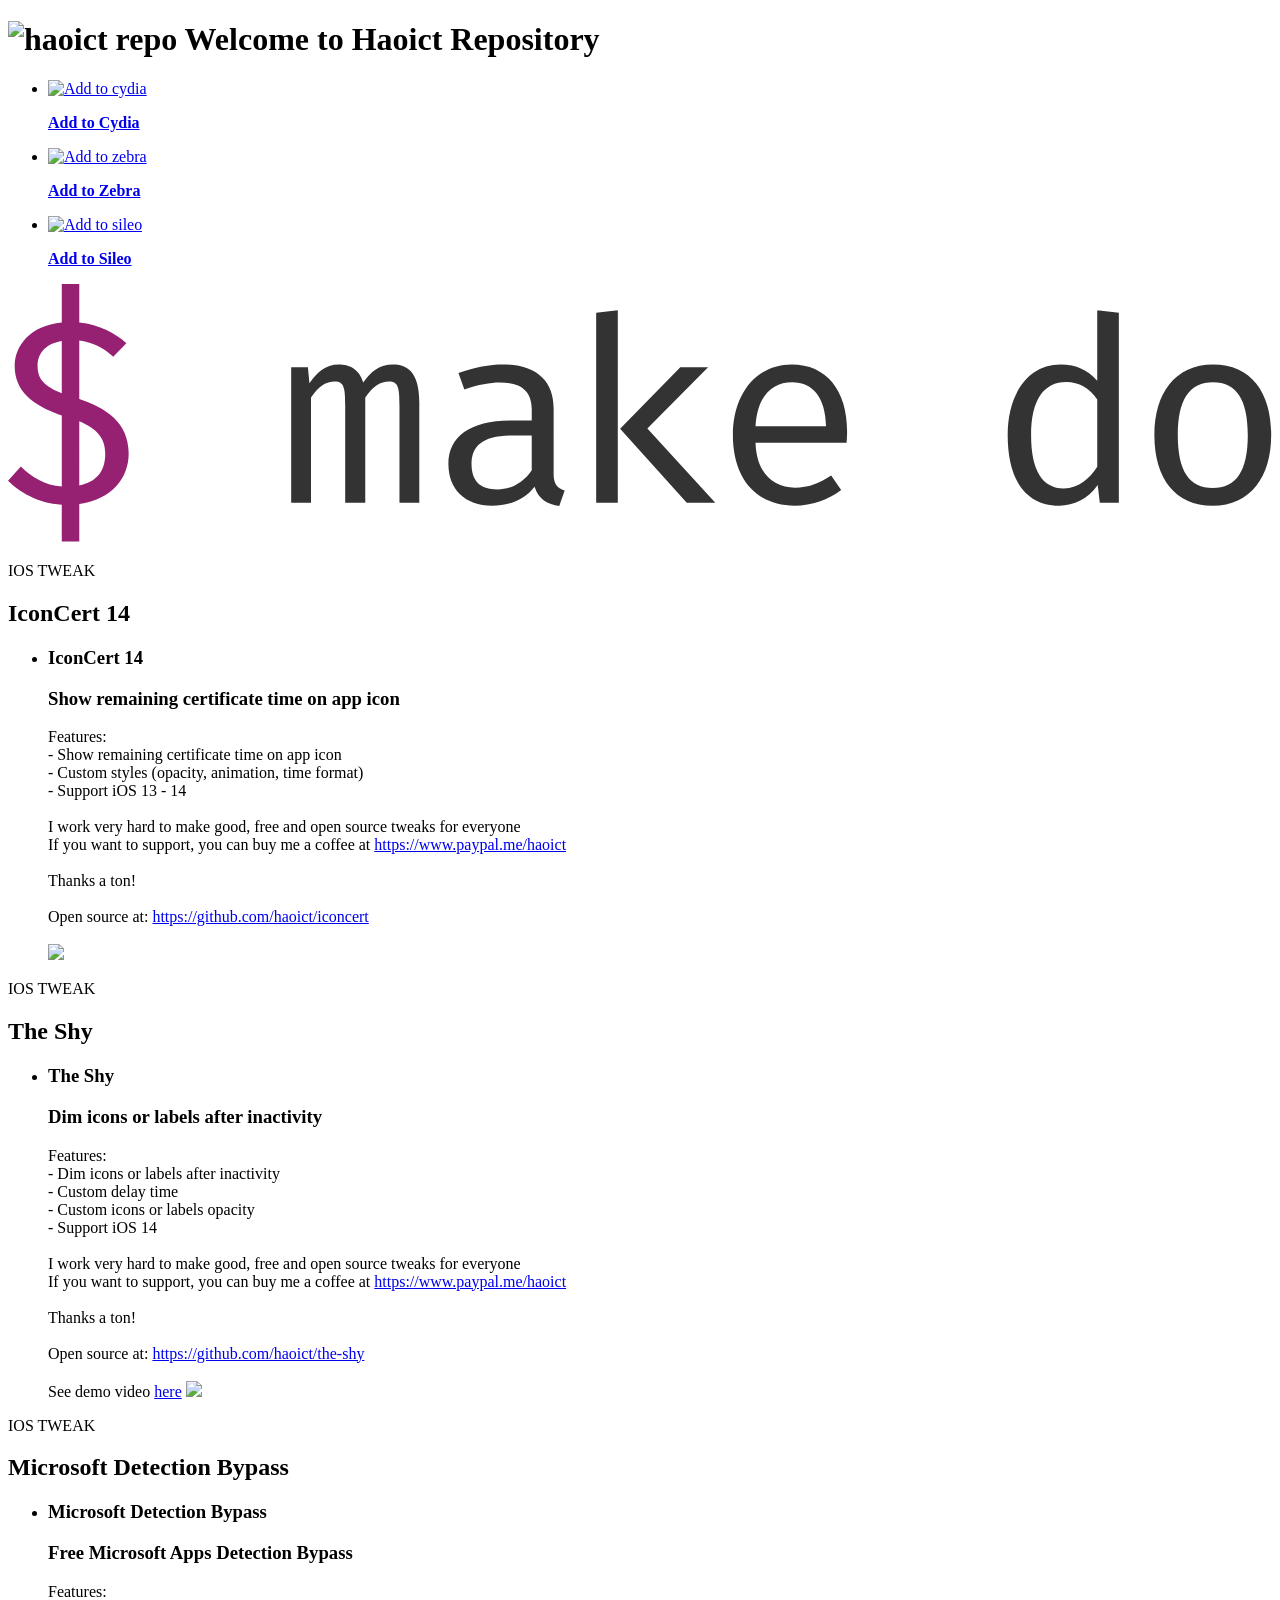
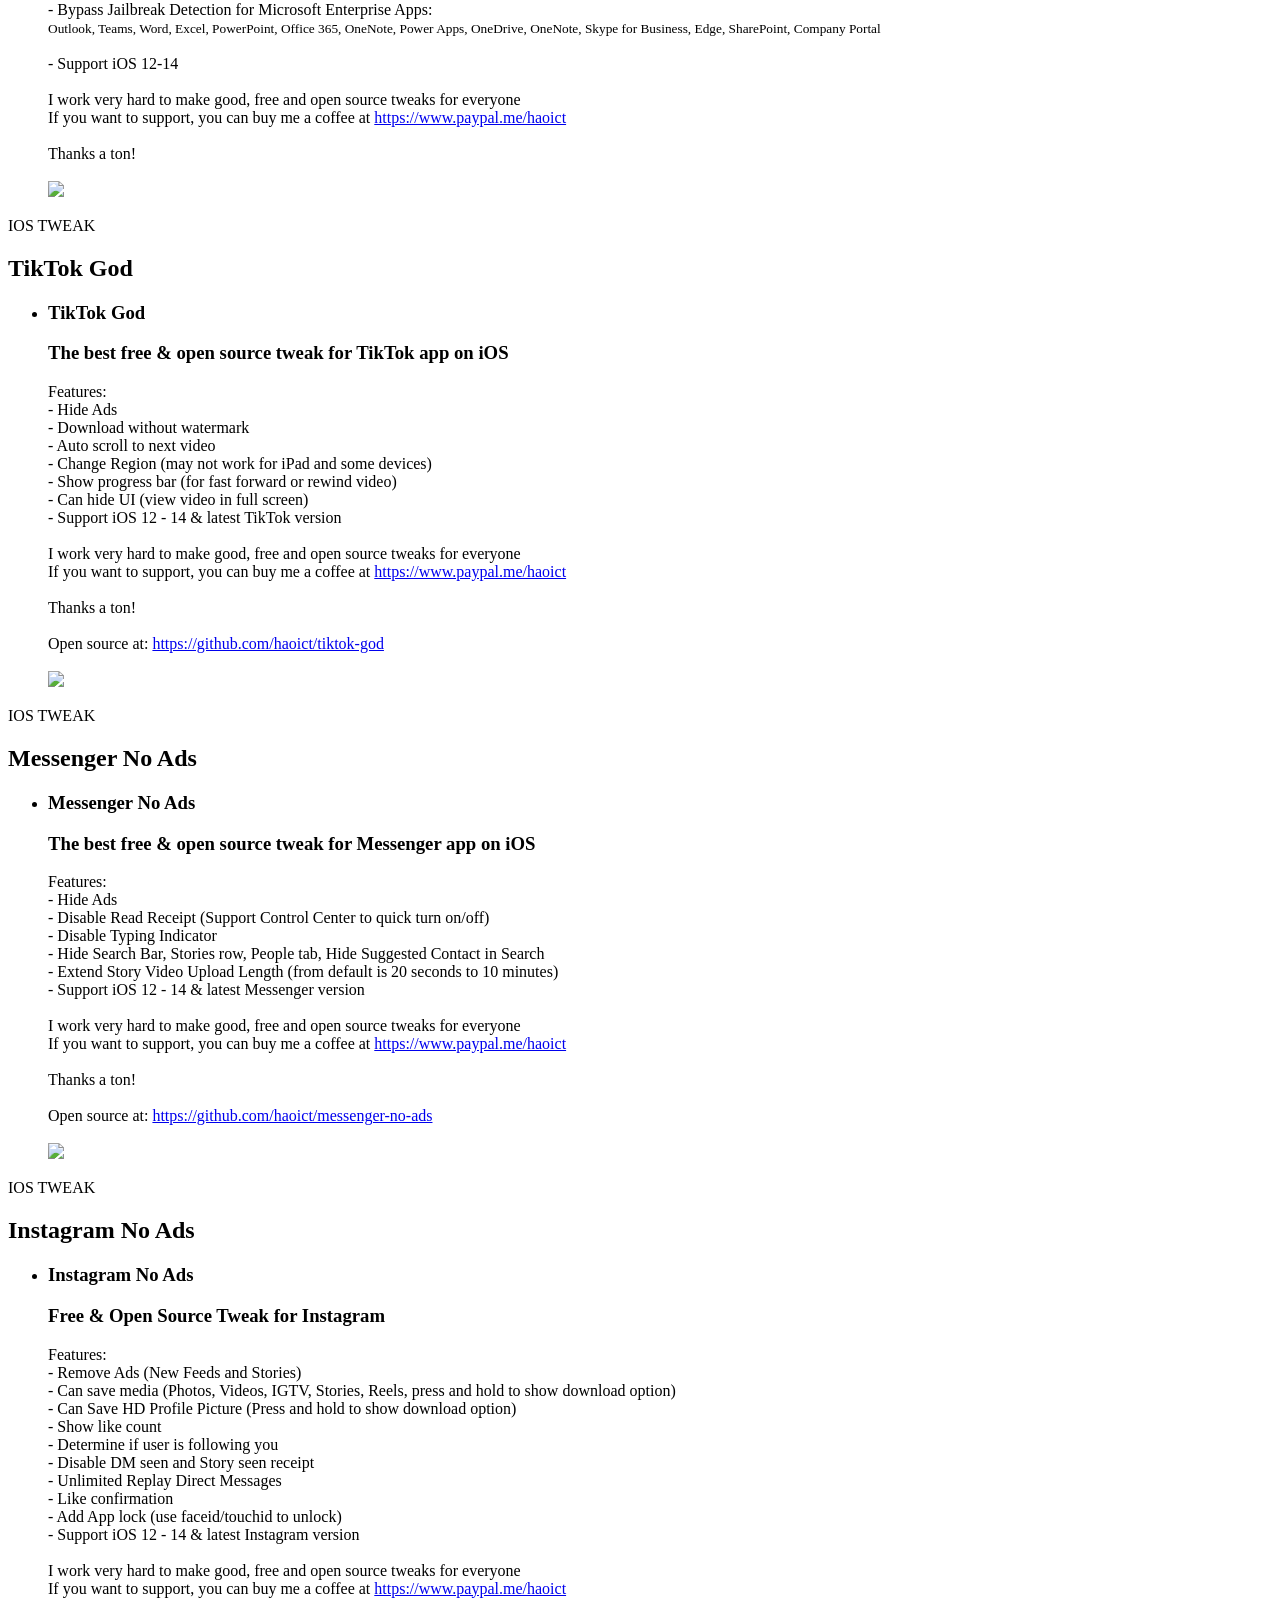
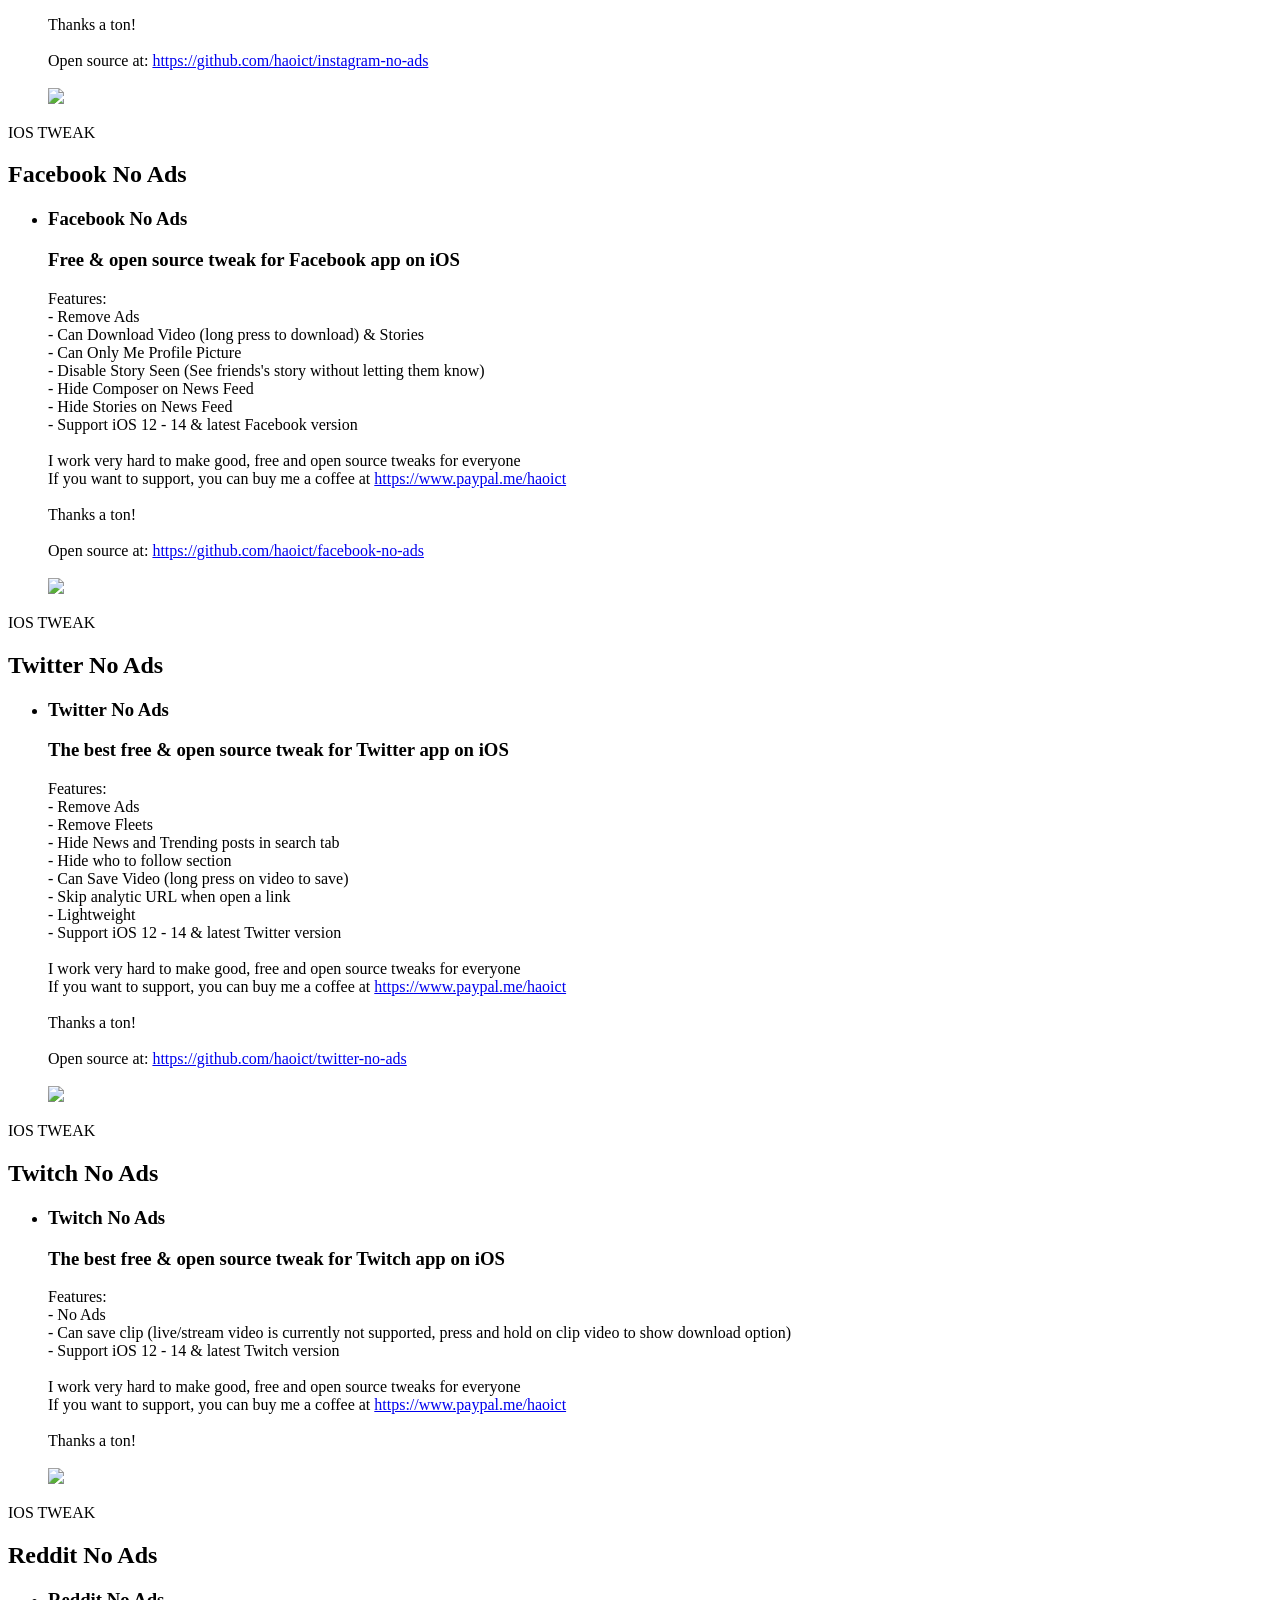
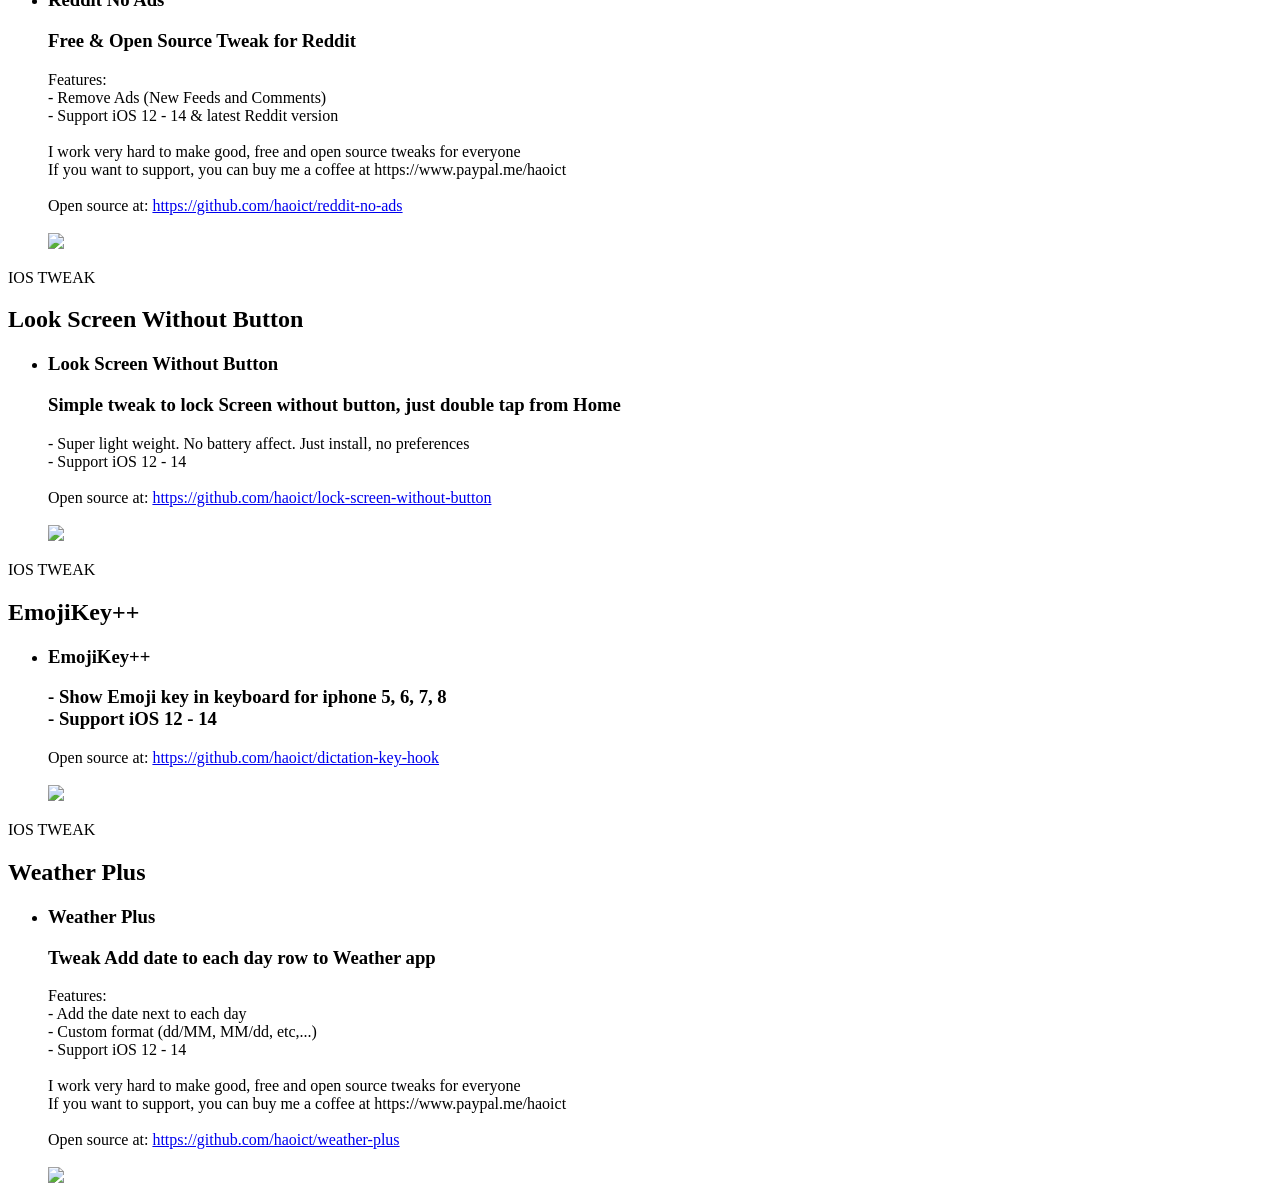
==== cydia/index.html @ 71e9bb4a "Update index.html" ====
<!DOCTYPE html>
<html>
  <head>
    <link rel="stylesheet" href="./main.css" />
  </head>
  <head>
    <meta charset="utf-8" />
    <meta property="og:title" content="Haoict Repo" />
    <meta property="og:image" content="https://banaisakula.github.io/cydia/CydiaIcon.png" />
    <title>Haoict Repository</title>
    <meta name="viewport" content="width=device-width, initial-scale=1" />
    <link rel="shortcut icon" href="./CydiaIcon.png" />
    <link rel="apple-touch-icon" href="./CydiaIcon.png" />

    <link rel="stylesheet" href="./main.css" />
    <noscript>
      <style>
        html {
          background: transparent;
        }
        body {
          margin-top: 0;
          margin-bottom: 0;
        }
        body > header {
          display: none;
        }
        body > header + p {
          margin-top: -20px;
        }
        #about #add-to-cydia {
          display: none;
        }
      </style>
    </noscript>
  </head>
  <body>
    <header role="banner">
      <h1>
        <div class="header-banner">
          <img src="CydiaIcon.png" width="32" height="32" alt="haoict repo" />  
          <span>Welcome to Haoict Repository</span>
        </div>
      </h1>
    </header>

    <main id="content" role="main">
      <div class="head-section">
        <ul id="about">
          <li>
            <a
              class="add-to"
              id="add-to-cydia"
              href="cydia://url/https://cydia.saurik.com/api/share#?source=https://banaisakula.github.io/cydia/"
              role="button"
            >
              <div>
                <img src="images/cydia7.png" alt="Add to cydia" />
                <p><strong>Add to Cydia</strong></p>
                <div class="clear"></div></div
            ></a>
          </li>
          <li>
            <a
              class="add-to"
              id="add-to-zebra"
              href="zbra://sources/add/https://banaisakula.github.io/cydia/"
              role="button"
            >
              <div>
                <img src="images/Zebra.png" alt="Add to zebra" />
                <p><strong>Add to Zebra</strong></p>
                <div class="clear"></div></div
            ></a>
          </li>
          <li>
            <a
              class="add-to"
              id="add-to-sileo"
              href="sileo://source/https://banaisakula.github.io/cydia/"
              role="button"
            >
              <div>
                <img src="images/sileo.png" alt="Add to sileo" />
                <p><strong>Add to Sileo</strong></p>
                <div class="clear"></div></div
            ></a>
          </li>
        </ul>

        <div class="prompt" role="presentation">
          <svg xmlns="http://www.w3.org/2000/svg" viewBox="0 0 1415 289">
            <title>$ make do</title>
            <path
              d="M79.78 0v43.2c22.75 2.3 40.9 12.38 52.7 23.04l-14.7 15.26c-10.93-10.08-23.6-16.4-38-18.14v65.38c28.8 9.5 55.3 25.63 55.3 61.05 0 27.33-18.73 51.52-55.3 56.42v42.05h-19.6v-41.2C33.13 245.67 12.7 232.7 0 220.32l14.4-16.13c12.1 12.1 26.78 21 45.8 22.44v-79.5c-33.7-11.22-52.7-28.22-52.7-55 0-23.04 17.27-45.5 52.7-48.96V0h19.58zm-19.6 63.94c-15.54 2.6-27.06 11.52-27.06 27.93 0 13.54 6.05 22.18 27.07 30.53V63.94zm19.6 89.85v71.7c19-3.76 29.08-15.57 29.08-35.44 0-16.13-7.48-27.07-29.08-36.3z"
              fill="#962071"
              fill-rule="evenodd"
            />
            <path
              d="M431.05 90.06c-15.27 0-25.06 8.06-33.4 20.16-4.62-15.56-15.85-20.16-27.37-20.16-15.26 0-24.77 9.2-32.83 21.02l-1.73-17.86H317V245h22.18V127.2c8.35-12.95 17-18.14 26.5-18.14 10.94 0 11.8 7.78 11.8 27.08V245h22.46V127.2c8.36-12.95 17.28-18.14 26.5-18.14 10.94 0 11.8 7.78 11.8 27.08V245h22.18V132.1c0-34.84-14.68-42.04-29.37-42.04zm179.73 121.82c0 12.1 3.74 16.7 12.38 19.3l-6.05 17.28c-12.93-1.73-23.6-7.78-27.62-21.6-10.94 14.1-27.93 21.3-47.52 21.3-30.52 0-48.96-18.42-48.96-46.65 0-31.1 25.05-48.64 70.84-48.64h22.47v-12.38c0-22.18-13.52-30.24-36-30.24-10.06 0-23.9 2.3-39.44 7.77l-6.62-18.43c18.72-6.62 34.84-9.5 49.82-9.5 37.73 0 56.74 19 56.74 48.96v72.86zm-62.8 18.14c15 0 29.4-8.06 38.32-21.6v-38.88h-21.9c-33.4 0-45.5 12.1-45.5 31.68 0 19 9.22 28.8 29.1 28.8zM682.64 29.3l-24.2 2.87V245h24.2V29.3zm101.1 63.92h-31.1l-67.4 68.84 74.6 82.94h31.95l-76.05-83.23 67.97-68.55zm53.08 84.4c1.16 35.12 20.74 50.4 44.07 50.4 15.54 0 27.06-4.62 40.6-13.55l11.22 16.13c-14.1 10.94-33.1 17.57-51.83 17.57-44.36 0-69.4-31.68-69.4-78.9 0-45.8 25.62-79.2 65.94-79.2 38.3 0 61.92 28.5 61.92 74.58 0 5.18-.3 9.8-.58 12.96h-102zm40.9-67.7c-22.46 0-38.88 15.85-40.9 49.26h78.92c-.57-32.55-14.97-49.25-38-49.25zm341.62-80.63l24.2 2.85V245h-21.32l-2.3-19.87c-11.23 15.84-26.5 23.04-42.9 23.04-39.76 0-57.9-31.68-57.9-78.9 0-45.52 22.17-79.2 59.33-79.2 17.56 0 30.52 6.32 40.9 18.13V29.3zm-34.56 80.32c-25.05 0-39.45 19.58-39.45 59.62 0 39.45 12.68 59.6 36.58 59.6 17.3 0 29.1-11.5 37.46-24.18V129.2c-8.35-12.37-20.45-19.57-34.56-19.57zM1349 90.06c42.63 0 65.1 31.1 65.1 78.9 0 46.66-23.05 79.2-65.4 79.2-42.6 0-65.36-31.1-65.36-78.9 0-46.66 23.04-79.2 65.66-79.2zm0 19.87c-26.2 0-39.45 19-39.45 59.33 0 40.32 12.96 59.04 39.16 59.04 26.24 0 39.2-18.72 39.2-59.33 0-40.03-12.96-59.04-38.9-59.04z"
              fill="#333"
              fill-rule="evenodd"
            />
          </svg>
        </div>
      </div>

      <article class="article intro">
        <header>
          <p class="date">
            IOS TWEAK
          </p>
          <h2>
            IconCert 14
          </h2>
        </header>
        <section class="content">
          <ul>
            <li>
              <h1>IconCert 14</h1>
              <h3>
                Show remaining certificate time on app icon
              </h3>
              <p>
                Features:<br />
                - Show remaining certificate time on app icon<br />
                - Custom styles (opacity, animation, time format)<br />
                - Support iOS 13 - 14<br />
                <br />
                I work very hard to make good, free and open source tweaks for everyone
                <br />
                If you want to support, you can buy me a coffee at
                <a href="https://www.paypal.me/haoict">https://www.paypal.me/haoict</a>
                <br />
                <br />
                Thanks a ton!
                <br />
                <br />
                Open source at:
                <a href="https://github.com/haoict/iconcert">https://github.com/haoict/iconcert</a>
                <br /><br />
                <img src="images/iconcert14.jpg" />
              </p>
            </li>
          </ul>
        </section>
      </article>

      <article class="article intro">
        <header>
          <p class="date">
            IOS TWEAK
          </p>
          <h2>
            The Shy
          </h2>
        </header>
        <section class="content">
          <ul>
            <li>
              <h1>The Shy</h1>
              <h3>
                Dim icons or labels after inactivity
              </h3>
              <p>
                Features:<br />
                - Dim icons or labels after inactivity<br />
                - Custom delay time<br />
                - Custom icons or labels opacity<br />
                - Support iOS 14<br />
                <br />
                I work very hard to make good, free and open source tweaks for everyone
                <br />
                If you want to support, you can buy me a coffee at
                <a href="https://www.paypal.me/haoict">https://www.paypal.me/haoict</a>
                <br />
                <br />
                Thanks a ton!
                <br />
                <br />
                Open source at:
                <a href="https://github.com/haoict/the-shy">https://github.com/haoict/the-shy</a>
                <br /><br />See demo video <a href="https://www.reddit.com/r/jailbreak/comments/m2tpom/free_release_thy_shy_dim_home_screen_icons_or/">here</a>
                <img src="images/the-shy-banner.jpg" />
              </p>
            </li>
          </ul>
        </section>
      </article>

      <article class="article intro">
        <header>
          <p class="date">
            IOS TWEAK
          </p>
          <h2>
            Microsoft Detection Bypass
          </h2>
        </header>
        <section class="content">
          <ul>
            <li>
              <h1>Microsoft Detection Bypass</h1>
              <h3>
                Free Microsoft Apps Detection Bypass
              </h3>
              <p>
                Features:<br />
                - Bypass Jailbreak Detection for Microsoft Enterprise Apps:<br />

                <small>Outlook, Teams, Word, Excel, PowerPoint, Office 365, OneNote, Power Apps, OneDrive, OneNote, Skype for Business, Edge, SharePoint, Company Portal</small><br /><br />
                - Support iOS 12-14<br />
                <br />
                I work very hard to make good, free and open source tweaks for everyone
                <br />
                If you want to support, you can buy me a coffee at
                <a href="https://www.paypal.me/haoict">https://www.paypal.me/haoict</a>
                <br />
                <br />
                Thanks a ton!
                <br />
                <br />
                <img src="images/microsoft-detection-bypass.jpg" />
              </p>
            </li>
          </ul>
        </section>
      </article>

      <article class="article intro">
        <header>
          <p class="date">
            IOS TWEAK
          </p>
          <h2>
            TikTok God
          </h2>
        </header>
        <section class="content">
          <ul>
            <li>
              <h1>TikTok God</h1>
              <h3>
                The best free & open source tweak for TikTok app on iOS
              </h3>
              <p>
                Features:<br />
                - Hide Ads<br />
                - Download without watermark<br />
                - Auto scroll to next video<br />
                - Change Region (may not work for iPad and some devices)<br />
                - Show progress bar (for fast forward or rewind video)<br />
                - Can hide UI (view video in full screen)<br />
                - Support iOS 12 - 14 & latest TikTok version<br />
                <br />
                I work very hard to make good, free and open source tweaks for everyone
                <br />
                If you want to support, you can buy me a coffee at
                <a href="https://www.paypal.me/haoict">https://www.paypal.me/haoict</a>
                <br />
                <br />
                Thanks a ton!
                <br />
                <br />
                Open source at:
                <a href="https://github.com/haoict/tiktok-god">https://github.com/haoict/tiktok-god</a>
                <br /><br />
                <img src="images/tiktokgodbanner.jpg" />
              </p>
            </li>
          </ul>
        </section>
      </article>

      <article class="article intro">
        <header>
          <p class="date">
            IOS TWEAK
          </p>
          <h2>
            Messenger No Ads
          </h2>
        </header>
        <section class="content">
          <ul>
            <li>
              <h1>Messenger No Ads</h1>
              <h3>
                The best free & open source tweak for Messenger app on iOS
              </h3>
              <p>
                Features:<br />
                - Hide Ads<br />
                - Disable Read Receipt (Support Control Center to quick turn on/off)<br />
                - Disable Typing Indicator<br />
                - Hide Search Bar, Stories row, People tab, Hide Suggested Contact in Search<br />
                - Extend Story Video Upload Length (from default is 20 seconds to 10 minutes)<br />
                - Support iOS 12 - 14 & latest Messenger version<br />
                <br />
                I work very hard to make good, free and open source tweaks for everyone
                <br />
                If you want to support, you can buy me a coffee at
                <a href="https://www.paypal.me/haoict">https://www.paypal.me/haoict</a>
                <br />
                <br />
                Thanks a ton!
                <br />
                <br />
                Open source at:
                <a href="https://github.com/haoict/messenger-no-ads">https://github.com/haoict/messenger-no-ads</a>
                <br /><br />
                <img src="images/mnabanner.jpg" />
              </p>
            </li>
          </ul>
        </section>
      </article>

      <article class="article intro">
        <header>
          <p class="date">
            IOS TWEAK
          </p>
          <h2>
            Instagram No Ads
          </h2>
        </header>
        <section class="content">
          <ul>
            <li>
              <h1>Instagram No Ads</h1>
              <h3>
                Free & Open Source Tweak for Instagram
              </h3>
              <p>
                Features:<br />
                - Remove Ads (New Feeds and Stories)<br />
                - Can save media (Photos, Videos, IGTV, Stories, Reels, press and hold to show download option)<br />
                - Can Save HD Profile Picture (Press and hold to show download option)<br />
                - Show like count<br />
                - Determine if user is following you<br />
                - Disable DM seen and Story seen receipt<br />
                - Unlimited Replay Direct Messages<br />
                - Like confirmation<br />
                - Add App lock (use faceid/touchid to unlock)<br />
                - Support iOS 12 - 14 & latest Instagram version<br />
                <br />
                I work very hard to make good, free and open source tweaks for everyone
                <br />
                If you want to support, you can buy me a coffee at
                <a href="https://www.paypal.me/haoict">https://www.paypal.me/haoict</a>
                <br />
                <br />
                Thanks a ton!
                <br />
                <br />
                Open source at:
                <a href="https://github.com/haoict/instagram-no-ads">https://github.com/haoict/instagram-no-ads</a>
                <br /><br />
                <img src="images/instanoads.jpg" />
              </p>
            </li>
          </ul>
        </section>
      </article>

      <article class="article intro">
        <header>
          <p class="date">
            IOS TWEAK
          </p>
          <h2>
            Facebook No Ads
          </h2>
        </header>
        <section class="content">
          <ul>
            <li>
              <h1>Facebook No Ads</h1>
              <h3>
                Free & open source tweak for Facebook app on iOS
              </h3>
              <p>
                Features:<br />
                - Remove Ads<br />
                - Can Download Video (long press to download) & Stories<br />
                - Can Only Me Profile Picture<br />
                - Disable Story Seen (See friends's story without letting them know)<br />
                - Hide Composer on News Feed<br />
                - Hide Stories on News Feed<br />
                - Support iOS 12 - 14 & latest Facebook version<br />
                <br />
                I work very hard to make good, free and open source tweaks for everyone
                <br />
                If you want to support, you can buy me a coffee at
                <a href="https://www.paypal.me/haoict">https://www.paypal.me/haoict</a>
                <br />
                <br />
                Thanks a ton!
                <br />
                <br />
                Open source at:
                <a href="https://github.com/haoict/facebook-no-ads">https://github.com/haoict/facebook-no-ads</a>
                <br /><br />
                <img src="images/fnabanner.jpg" />
              </p>
            </li>
          </ul>
        </section>
      </article>

      <article class="article intro">
        <header>
          <p class="date">
            IOS TWEAK
          </p>
          <h2>
            Twitter No Ads
          </h2>
        </header>
        <section class="content">
          <ul>
            <li>
              <h1>Twitter No Ads</h1>
              <h3>
                The best free & open source tweak for Twitter app on iOS
              </h3>
              <p>
                Features:<br />
                - Remove Ads<br />
                - Remove Fleets<br />
                - Hide News and Trending posts in search tab<br />
                - Hide who to follow section<br />
                - Can Save Video (long press on video to save)<br />
                - Skip analytic URL when open a link<br />
                - Lightweight<br />
                - Support iOS 12 - 14 & latest Twitter version<br />
                <br />
                I work very hard to make good, free and open source tweaks for everyone
                <br />
                If you want to support, you can buy me a coffee at
                <a href="https://www.paypal.me/haoict">https://www.paypal.me/haoict</a>
                <br />
                <br />
                Thanks a ton!
                <br />
                <br />
                Open source at:
                <a href="https://github.com/haoict/twitter-no-ads">https://github.com/haoict/twitter-no-ads</a>
                <br /><br />
                <img src="images/tnabanner.jpg" />
              </p>
            </li>
          </ul>
        </section>
      </article>

      <article class="article intro">
        <header>
          <p class="date">
            IOS TWEAK
          </p>
          <h2>
            Twitch No Ads
          </h2>
        </header>
        <section class="content">
          <ul>
            <li>
              <h1>Twitch No Ads</h1>
              <h3>
                The best free & open source tweak for Twitch app on iOS
              </h3>
              <p>
                Features:<br />
                - No Ads<br />
                - Can save clip (live/stream video is currently not supported, press and hold on clip video to show
                download option)<br />
                - Support iOS 12 - 14 & latest Twitch version<br />
                <br />
                I work very hard to make good, free and open source tweaks for everyone
                <br />
                If you want to support, you can buy me a coffee at
                <a href="https://www.paypal.me/haoict">https://www.paypal.me/haoict</a>
                <br />
                <br />
                Thanks a ton!
                <br /><br />
                <img src="images/twitchnoads.jpg" />
              </p>
            </li>
          </ul>
        </section>
      </article>

      <article class="article intro">
        <header>
          <p class="date">
            IOS TWEAK
          </p>
          <h2>
            Reddit No Ads
          </h2>
        </header>
        <section class="content">
          <ul>
            <li>
              <h1>Reddit No Ads</h1>
              <h3>
                Free & Open Source Tweak for Reddit
              </h3>
              <p>
                Features:<br />
                - Remove Ads (New Feeds and Comments)<br />
                - Support iOS 12 - 14 & latest Reddit version<br />
                <br />
                I work very hard to make good, free and open source tweaks for everyone<br />
                If you want to support, you can buy me a coffee at https://www.paypal.me/haoict<br />
                <br />
                Open source at:
                <a href="https://github.com/haoict/reddit-no-ads">https://github.com/haoict/reddit-no-ads</a>
                <br /><br />
                <img src="images/rnabanner.jpg" />
              </p>
            </li>
          </ul>
        </section>
      </article>

      <article class="article intro">
        <header>
          <p class="date">
            IOS TWEAK
          </p>
          <h2>
            Look Screen Without Button
          </h2>
        </header>
        <section class="content">
          <ul>
            <li>
              <h1>Look Screen Without Button</h1>
              <h3>
                Simple tweak to lock Screen without button, just double tap from Home
              </h3>
              <p>
                - Super light weight. No battery affect. Just install, no preferences<br />
                - Support iOS 12 - 14<br />
                <br />
                Open source at:
                <a href="https://github.com/haoict/lock-screen-without-button"
                  >https://github.com/haoict/lock-screen-without-button</a
                >
                <br /><br />
                <img src="images/lockscreenwithoutbutton.jpg" />
              </p>
            </li>
          </ul>
        </section>
      </article>

      <article class="article intro">
        <header>
          <p class="date">
            IOS TWEAK
          </p>
          <h2>
            EmojiKey++
          </h2>
        </header>
        <section class="content">
          <ul>
            <li>
              <h1>EmojiKey++</h1>
              <h3>
                - Show Emoji key in keyboard for iphone 5, 6, 7, 8<br />
                - Support iOS 12 - 14<br />
              </h3>
              <p>
                Open source at:
                <a href="https://github.com/haoict/dictation-key-hook">https://github.com/haoict/dictation-key-hook</a>
                <br /><br />
                <img src="images/emojikeyppbanner.jpg" />
              </p>
            </li>
          </ul>
        </section>
      </article>

      <article class="article intro">
        <header>
          <p class="date">
            IOS TWEAK
          </p>
          <h2>
            Weather Plus
          </h2>
        </header>
        <section class="content">
          <ul>
            <li>
              <h1>Weather Plus</h1>
              <h3>
                Tweak Add date to each day row to Weather app
              </h3>
              <p>
                Features:<br />
                - Add the date next to each day<br />
                - Custom format (dd/MM, MM/dd, etc,...)<br />
                - Support iOS 12 - 14<br />
                <br />
                I work very hard to make good, free and open source tweaks for everyone<br />
                If you want to support, you can buy me a coffee at https://www.paypal.me/haoict<br />
                <br />
                Open source at:
                <a href="https://github.com/haoict/weather-plus">https://github.com/haoict/weather-plus</a>
                <br /><br />
                <img src="images/wpppref.jpg" />
              </p>
            </li>
          </ul>
        </section>
      </article>
    </main>
  </body>
</html>
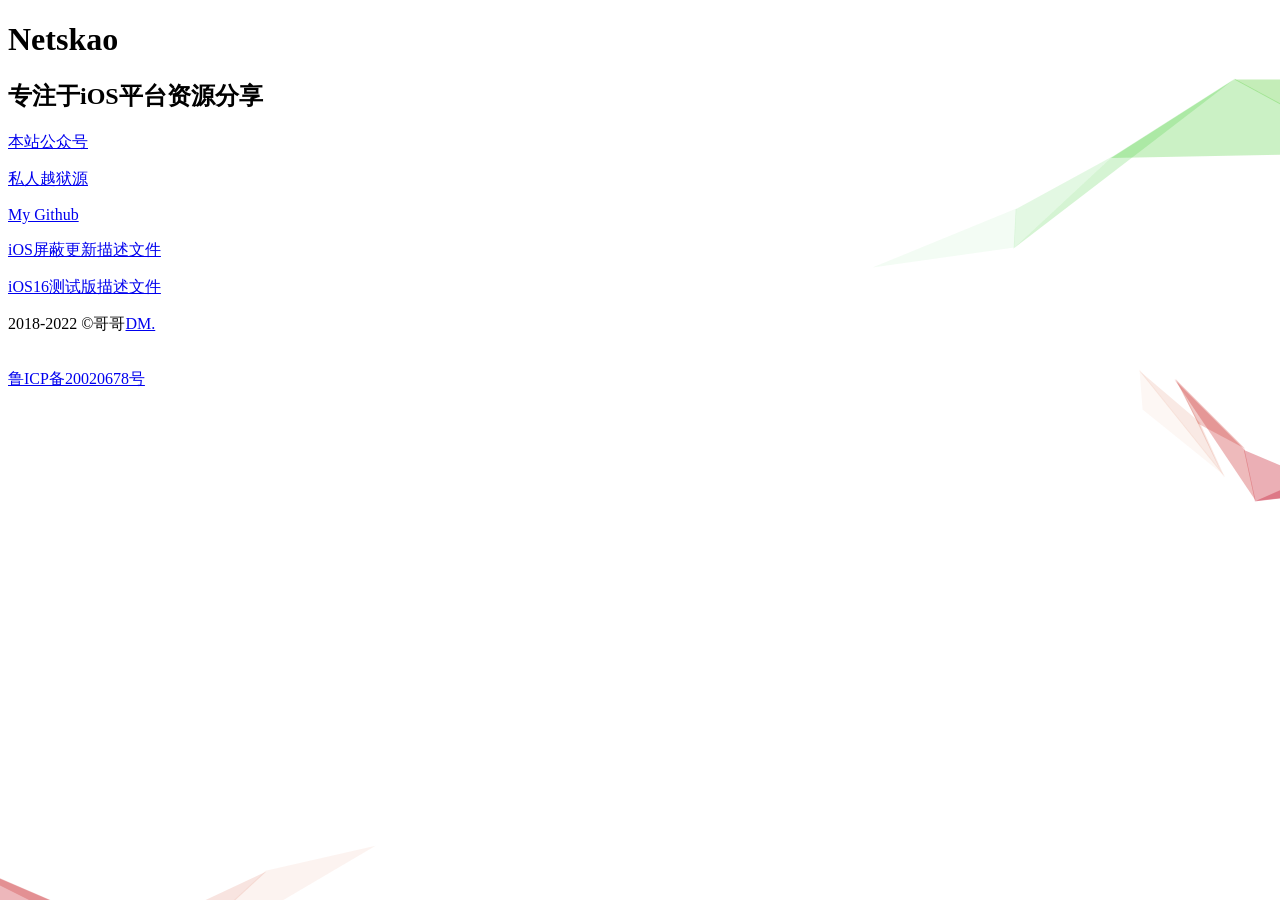
==== commit 822aea64: "update index.html" ====
--- a/cydia/index.html
+++ b/cydia/index.html
@@ -1,626 +1,87 @@
-<!DOCTYPE html>
-<html>
-  <head>
-    <link rel="stylesheet" href="./main.css" />
-  </head>
-  <head>
-    <meta charset="utf-8" />
-    <meta property="og:title" content="Haoict Repo" />
-    <meta property="og:image" content="https://banaisakula.github.io/cydia/CydiaIcon.png" />
-    <title>Haoict Repository</title>
-    <meta name="viewport" content="width=device-width, initial-scale=1" />
-    <link rel="shortcut icon" href="./CydiaIcon.png" />
-    <link rel="apple-touch-icon" href="./CydiaIcon.png" />
+<!DOCTYPE html><!--
+                              _.._        ,------------.
+                           ,'      `.    ( Fuck You )
+                          /  __) __` \    `-,----------'
+                         (  (`-`(-')  ) _.-'
+                         /)  \  = /  (
+                        /'    |--' .  \
+                       (  ,---|  `-.)__`
+                        )(  `-.,--'   _`-.
+                       '/,'          (  草",
+                        (_       ,    `/,-' )
+                        `.__,  : `-'/  /`--'
+                          |     `--'  |
+                          `   `-._   /
+                           \        (
+                           /\ .      \.  又偷代码？
+                          / |` \     ,-\
+                         /  \| .)   /   \
+                        ( ,'|\    ,'     :
+                        | \,`.`--"/       }  fuck your mother
+                        `,'    \  |,'     /
+                       / "-._   `-/       |
+                       "-.  "-.,' |       ;
+                      /      _/   ["---'"]
+                     :       /    |"-    '
+                     '            |     /
+                                  `     |
+///////////////////////////////////////////
+//         代码你也看了不赞助点好意思吗       //
+//            赶紧去本网站捐赠榜捐          //
+///////////////////////////////////////////
+--><html lang="zh"><!-- This web page is copied by the "https://bazhan.wang" --><head><meta charset="utf-8">
 
-    <link rel="stylesheet" href="./main.css" />
-    <noscript>
-      <style>
-        html {
-          background: transparent;
-        }
-        body {
-          margin-top: 0;
-          margin-bottom: 0;
-        }
-        body > header {
-          display: none;
-        }
-        body > header + p {
-          margin-top: -20px;
-        }
-        #about #add-to-cydia {
-          display: none;
-        }
-      </style>
-    </noscript>
-  </head>
-  <body>
-    <header role="banner">
-      <h1>
-        <div class="header-banner">
-          <img src="CydiaIcon.png" width="32" height="32" alt="haoict repo" />  
-          <span>Welcome to Haoict Repository</span>
-        </div>
-      </h1>
-    </header>
+<title>Netskao-iOS分享</title>
+<meta name="keywords" content="Netskao-iOS分享,iOS资源,iOS福利,iOS破解,iOS越狱">
+<meta name="description" content="Netskao-iOS分享,iOS资源,iOS福利,iOS破解,iOS越狱">
+<meta http-equiv="X-UA-Compatible" content="IE=edge, chrome=1">
+<meta name="renderer" content="webkit">
+<meta name="viewport" content="width=device-width, initial-scale=1, maximum-scale=1, user-scalable=no">
+<meta name="format-detection" content="telephone=no">
+<link rel="shortcut icon" href="img/icon.png">
+<link rel="apple-touch-icon-precomposed" href="img/icon.png">
+<meta name="renderer" content="webkit">
+<meta name="apple-touch-fullscreen" content="yes">
+<meta name="apple-mobile-web-app-capable" content="yes">
+<meta name="apple-mobile-web-app-status-bar-style" content="default">
+<meta name="baidu-site-verification" content="UWTh2QCVkq">
+<link href="css/main.css" rel="stylesheet">
+<link href="css/fonts.css" rel="stylesheet">
+</head>
 
-    <main id="content" role="main">
-      <div class="head-section">
-        <ul id="about">
-          <li>
-            <a
-              class="add-to"
-              id="add-to-cydia"
-              href="cydia://url/https://cydia.saurik.com/api/share#?source=https://banaisakula.github.io/cydia/"
-              role="button"
-            >
-              <div>
-                <img src="images/cydia7.png" alt="Add to cydia" />
-                <p><strong>Add to Cydia</strong></p>
-                <div class="clear"></div></div
-            ></a>
-          </li>
-          <li>
-            <a
-              class="add-to"
-              id="add-to-zebra"
-              href="zbra://sources/add/https://banaisakula.github.io/cydia/"
-              role="button"
-            >
-              <div>
-                <img src="images/Zebra.png" alt="Add to zebra" />
-                <p><strong>Add to Zebra</strong></p>
-                <div class="clear"></div></div
-            ></a>
-          </li>
-          <li>
-            <a
-              class="add-to"
-              id="add-to-sileo"
-              href="sileo://source/https://banaisakula.github.io/cydia/"
-              role="button"
-            >
-              <div>
-                <img src="images/sileo.png" alt="Add to sileo" />
-                <p><strong>Add to Sileo</strong></p>
-                <div class="clear"></div></div
-            ></a>
-          </li>
-        </ul>
+<body>
+    <div id="wrapper">
+    <h1>Netskao</h1>
+    <h2>专注于iOS平台资源分享</h2>
+    <p>
+    <a href="https://check.initnil.com/">本站公众号</a>
+    </p>
+    <p>
+    <a href="https://repo.initnil.com">私人越狱源</a>
+    </p>
+    <p>
+    <a href="https://github.com/NetsKao">My Github</a>
+    </p>
+    <p>
+    <a href="./tvOS.mobileconfig">iOS屏蔽更新描述文件</a>
+    </p>
+    <p>
+    <a href="./iOS16Beta.mobileconfig">iOS16测试版描述文件</a>
+    </p>
+    
+    <footer id="footer">
+	<p class="copyright">2018-2022 ©哥哥<a href="mailto:admin@initnil.com?subject=问题咨询:">DM.</a></p>
+	<p class="copyright">
+	</p></footer>
+	
+	<br>
+    <a href="https://beian.miit.gov.cn">鲁ICP备20020678号</a>
+	
+    </div>
+    
+    <script type="text/javascript" src="https://js.users.51.la/20467459.js"></script>
 
-        <div class="prompt" role="presentation">
-          <svg xmlns="http://www.w3.org/2000/svg" viewBox="0 0 1415 289">
-            <title>$ make do</title>
-            <path
-              d="M79.78 0v43.2c22.75 2.3 40.9 12.38 52.7 23.04l-14.7 15.26c-10.93-10.08-23.6-16.4-38-18.14v65.38c28.8 9.5 55.3 25.63 55.3 61.05 0 27.33-18.73 51.52-55.3 56.42v42.05h-19.6v-41.2C33.13 245.67 12.7 232.7 0 220.32l14.4-16.13c12.1 12.1 26.78 21 45.8 22.44v-79.5c-33.7-11.22-52.7-28.22-52.7-55 0-23.04 17.27-45.5 52.7-48.96V0h19.58zm-19.6 63.94c-15.54 2.6-27.06 11.52-27.06 27.93 0 13.54 6.05 22.18 27.07 30.53V63.94zm19.6 89.85v71.7c19-3.76 29.08-15.57 29.08-35.44 0-16.13-7.48-27.07-29.08-36.3z"
-              fill="#962071"
-              fill-rule="evenodd"
-            />
-            <path
-              d="M431.05 90.06c-15.27 0-25.06 8.06-33.4 20.16-4.62-15.56-15.85-20.16-27.37-20.16-15.26 0-24.77 9.2-32.83 21.02l-1.73-17.86H317V245h22.18V127.2c8.35-12.95 17-18.14 26.5-18.14 10.94 0 11.8 7.78 11.8 27.08V245h22.46V127.2c8.36-12.95 17.28-18.14 26.5-18.14 10.94 0 11.8 7.78 11.8 27.08V245h22.18V132.1c0-34.84-14.68-42.04-29.37-42.04zm179.73 121.82c0 12.1 3.74 16.7 12.38 19.3l-6.05 17.28c-12.93-1.73-23.6-7.78-27.62-21.6-10.94 14.1-27.93 21.3-47.52 21.3-30.52 0-48.96-18.42-48.96-46.65 0-31.1 25.05-48.64 70.84-48.64h22.47v-12.38c0-22.18-13.52-30.24-36-30.24-10.06 0-23.9 2.3-39.44 7.77l-6.62-18.43c18.72-6.62 34.84-9.5 49.82-9.5 37.73 0 56.74 19 56.74 48.96v72.86zm-62.8 18.14c15 0 29.4-8.06 38.32-21.6v-38.88h-21.9c-33.4 0-45.5 12.1-45.5 31.68 0 19 9.22 28.8 29.1 28.8zM682.64 29.3l-24.2 2.87V245h24.2V29.3zm101.1 63.92h-31.1l-67.4 68.84 74.6 82.94h31.95l-76.05-83.23 67.97-68.55zm53.08 84.4c1.16 35.12 20.74 50.4 44.07 50.4 15.54 0 27.06-4.62 40.6-13.55l11.22 16.13c-14.1 10.94-33.1 17.57-51.83 17.57-44.36 0-69.4-31.68-69.4-78.9 0-45.8 25.62-79.2 65.94-79.2 38.3 0 61.92 28.5 61.92 74.58 0 5.18-.3 9.8-.58 12.96h-102zm40.9-67.7c-22.46 0-38.88 15.85-40.9 49.26h78.92c-.57-32.55-14.97-49.25-38-49.25zm341.62-80.63l24.2 2.85V245h-21.32l-2.3-19.87c-11.23 15.84-26.5 23.04-42.9 23.04-39.76 0-57.9-31.68-57.9-78.9 0-45.52 22.17-79.2 59.33-79.2 17.56 0 30.52 6.32 40.9 18.13V29.3zm-34.56 80.32c-25.05 0-39.45 19.58-39.45 59.62 0 39.45 12.68 59.6 36.58 59.6 17.3 0 29.1-11.5 37.46-24.18V129.2c-8.35-12.37-20.45-19.57-34.56-19.57zM1349 90.06c42.63 0 65.1 31.1 65.1 78.9 0 46.66-23.05 79.2-65.4 79.2-42.6 0-65.36-31.1-65.36-78.9 0-46.66 23.04-79.2 65.66-79.2zm0 19.87c-26.2 0-39.45 19-39.45 59.33 0 40.32 12.96 59.04 39.16 59.04 26.24 0 39.2-18.72 39.2-59.33 0-40.03-12.96-59.04-38.9-59.04z"
-              fill="#333"
-              fill-rule="evenodd"
-            />
-          </svg>
-        </div>
-      </div>
+    <script src="js/effect.js"></script>
 
-      <article class="article intro">
-        <header>
-          <p class="date">
-            IOS TWEAK
-          </p>
-          <h2>
-            IconCert 14
-          </h2>
-        </header>
-        <section class="content">
-          <ul>
-            <li>
-              <h1>IconCert 14</h1>
-              <h3>
-                Show remaining certificate time on app icon
-              </h3>
-              <p>
-                Features:<br />
-                - Show remaining certificate time on app icon<br />
-                - Custom styles (opacity, animation, time format)<br />
-                - Support iOS 13 - 14<br />
-                <br />
-                I work very hard to make good, free and open source tweaks for everyone
-                <br />
-                If you want to support, you can buy me a coffee at
-                <a href="https://www.paypal.me/haoict">https://www.paypal.me/haoict</a>
-                <br />
-                <br />
-                Thanks a ton!
-                <br />
-                <br />
-                Open source at:
-                <a href="https://github.com/haoict/iconcert">https://github.com/haoict/iconcert</a>
-                <br /><br />
-                <img src="images/iconcert14.jpg" />
-              </p>
-            </li>
-          </ul>
-        </section>
-      </article>
 
-      <article class="article intro">
-        <header>
-          <p class="date">
-            IOS TWEAK
-          </p>
-          <h2>
-            The Shy
-          </h2>
-        </header>
-        <section class="content">
-          <ul>
-            <li>
-              <h1>The Shy</h1>
-              <h3>
-                Dim icons or labels after inactivity
-              </h3>
-              <p>
-                Features:<br />
-                - Dim icons or labels after inactivity<br />
-                - Custom delay time<br />
-                - Custom icons or labels opacity<br />
-                - Support iOS 14<br />
-                <br />
-                I work very hard to make good, free and open source tweaks for everyone
-                <br />
-                If you want to support, you can buy me a coffee at
-                <a href="https://www.paypal.me/haoict">https://www.paypal.me/haoict</a>
-                <br />
-                <br />
-                Thanks a ton!
-                <br />
-                <br />
-                Open source at:
-                <a href="https://github.com/haoict/the-shy">https://github.com/haoict/the-shy</a>
-                <br /><br />See demo video <a href="https://www.reddit.com/r/jailbreak/comments/m2tpom/free_release_thy_shy_dim_home_screen_icons_or/">here</a>
-                <img src="images/the-shy-banner.jpg" />
-              </p>
-            </li>
-          </ul>
-        </section>
-      </article>
-
-      <article class="article intro">
-        <header>
-          <p class="date">
-            IOS TWEAK
-          </p>
-          <h2>
-            Microsoft Detection Bypass
-          </h2>
-        </header>
-        <section class="content">
-          <ul>
-            <li>
-              <h1>Microsoft Detection Bypass</h1>
-              <h3>
-                Free Microsoft Apps Detection Bypass
-              </h3>
-              <p>
-                Features:<br />
-                - Bypass Jailbreak Detection for Microsoft Enterprise Apps:<br />
-
-                <small>Outlook, Teams, Word, Excel, PowerPoint, Office 365, OneNote, Power Apps, OneDrive, OneNote, Skype for Business, Edge, SharePoint, Company Portal</small><br /><br />
-                - Support iOS 12-14<br />
-                <br />
-                I work very hard to make good, free and open source tweaks for everyone
-                <br />
-                If you want to support, you can buy me a coffee at
-                <a href="https://www.paypal.me/haoict">https://www.paypal.me/haoict</a>
-                <br />
-                <br />
-                Thanks a ton!
-                <br />
-                <br />
-                <img src="images/microsoft-detection-bypass.jpg" />
-              </p>
-            </li>
-          </ul>
-        </section>
-      </article>
-
-      <article class="article intro">
-        <header>
-          <p class="date">
-            IOS TWEAK
-          </p>
-          <h2>
-            TikTok God
-          </h2>
-        </header>
-        <section class="content">
-          <ul>
-            <li>
-              <h1>TikTok God</h1>
-              <h3>
-                The best free & open source tweak for TikTok app on iOS
-              </h3>
-              <p>
-                Features:<br />
-                - Hide Ads<br />
-                - Download without watermark<br />
-                - Auto scroll to next video<br />
-                - Change Region (may not work for iPad and some devices)<br />
-                - Show progress bar (for fast forward or rewind video)<br />
-                - Can hide UI (view video in full screen)<br />
-                - Support iOS 12 - 14 & latest TikTok version<br />
-                <br />
-                I work very hard to make good, free and open source tweaks for everyone
-                <br />
-                If you want to support, you can buy me a coffee at
-                <a href="https://www.paypal.me/haoict">https://www.paypal.me/haoict</a>
-                <br />
-                <br />
-                Thanks a ton!
-                <br />
-                <br />
-                Open source at:
-                <a href="https://github.com/haoict/tiktok-god">https://github.com/haoict/tiktok-god</a>
-                <br /><br />
-                <img src="images/tiktokgodbanner.jpg" />
-              </p>
-            </li>
-          </ul>
-        </section>
-      </article>
-
-      <article class="article intro">
-        <header>
-          <p class="date">
-            IOS TWEAK
-          </p>
-          <h2>
-            Messenger No Ads
-          </h2>
-        </header>
-        <section class="content">
-          <ul>
-            <li>
-              <h1>Messenger No Ads</h1>
-              <h3>
-                The best free & open source tweak for Messenger app on iOS
-              </h3>
-              <p>
-                Features:<br />
-                - Hide Ads<br />
-                - Disable Read Receipt (Support Control Center to quick turn on/off)<br />
-                - Disable Typing Indicator<br />
-                - Hide Search Bar, Stories row, People tab, Hide Suggested Contact in Search<br />
-                - Extend Story Video Upload Length (from default is 20 seconds to 10 minutes)<br />
-                - Support iOS 12 - 14 & latest Messenger version<br />
-                <br />
-                I work very hard to make good, free and open source tweaks for everyone
-                <br />
-                If you want to support, you can buy me a coffee at
-                <a href="https://www.paypal.me/haoict">https://www.paypal.me/haoict</a>
-                <br />
-                <br />
-                Thanks a ton!
-                <br />
-                <br />
-                Open source at:
-                <a href="https://github.com/haoict/messenger-no-ads">https://github.com/haoict/messenger-no-ads</a>
-                <br /><br />
-                <img src="images/mnabanner.jpg" />
-              </p>
-            </li>
-          </ul>
-        </section>
-      </article>
-
-      <article class="article intro">
-        <header>
-          <p class="date">
-            IOS TWEAK
-          </p>
-          <h2>
-            Instagram No Ads
-          </h2>
-        </header>
-        <section class="content">
-          <ul>
-            <li>
-              <h1>Instagram No Ads</h1>
-              <h3>
-                Free & Open Source Tweak for Instagram
-              </h3>
-              <p>
-                Features:<br />
-                - Remove Ads (New Feeds and Stories)<br />
-                - Can save media (Photos, Videos, IGTV, Stories, Reels, press and hold to show download option)<br />
-                - Can Save HD Profile Picture (Press and hold to show download option)<br />
-                - Show like count<br />
-                - Determine if user is following you<br />
-                - Disable DM seen and Story seen receipt<br />
-                - Unlimited Replay Direct Messages<br />
-                - Like confirmation<br />
-                - Add App lock (use faceid/touchid to unlock)<br />
-                - Support iOS 12 - 14 & latest Instagram version<br />
-                <br />
-                I work very hard to make good, free and open source tweaks for everyone
-                <br />
-                If you want to support, you can buy me a coffee at
-                <a href="https://www.paypal.me/haoict">https://www.paypal.me/haoict</a>
-                <br />
-                <br />
-                Thanks a ton!
-                <br />
-                <br />
-                Open source at:
-                <a href="https://github.com/haoict/instagram-no-ads">https://github.com/haoict/instagram-no-ads</a>
-                <br /><br />
-                <img src="images/instanoads.jpg" />
-              </p>
-            </li>
-          </ul>
-        </section>
-      </article>
-
-      <article class="article intro">
-        <header>
-          <p class="date">
-            IOS TWEAK
-          </p>
-          <h2>
-            Facebook No Ads
-          </h2>
-        </header>
-        <section class="content">
-          <ul>
-            <li>
-              <h1>Facebook No Ads</h1>
-              <h3>
-                Free & open source tweak for Facebook app on iOS
-              </h3>
-              <p>
-                Features:<br />
-                - Remove Ads<br />
-                - Can Download Video (long press to download) & Stories<br />
-                - Can Only Me Profile Picture<br />
-                - Disable Story Seen (See friends's story without letting them know)<br />
-                - Hide Composer on News Feed<br />
-                - Hide Stories on News Feed<br />
-                - Support iOS 12 - 14 & latest Facebook version<br />
-                <br />
-                I work very hard to make good, free and open source tweaks for everyone
-                <br />
-                If you want to support, you can buy me a coffee at
-                <a href="https://www.paypal.me/haoict">https://www.paypal.me/haoict</a>
-                <br />
-                <br />
-                Thanks a ton!
-                <br />
-                <br />
-                Open source at:
-                <a href="https://github.com/haoict/facebook-no-ads">https://github.com/haoict/facebook-no-ads</a>
-                <br /><br />
-                <img src="images/fnabanner.jpg" />
-              </p>
-            </li>
-          </ul>
-        </section>
-      </article>
-
-      <article class="article intro">
-        <header>
-          <p class="date">
-            IOS TWEAK
-          </p>
-          <h2>
-            Twitter No Ads
-          </h2>
-        </header>
-        <section class="content">
-          <ul>
-            <li>
-              <h1>Twitter No Ads</h1>
-              <h3>
-                The best free & open source tweak for Twitter app on iOS
-              </h3>
-              <p>
-                Features:<br />
-                - Remove Ads<br />
-                - Remove Fleets<br />
-                - Hide News and Trending posts in search tab<br />
-                - Hide who to follow section<br />
-                - Can Save Video (long press on video to save)<br />
-                - Skip analytic URL when open a link<br />
-                - Lightweight<br />
-                - Support iOS 12 - 14 & latest Twitter version<br />
-                <br />
-                I work very hard to make good, free and open source tweaks for everyone
-                <br />
-                If you want to support, you can buy me a coffee at
-                <a href="https://www.paypal.me/haoict">https://www.paypal.me/haoict</a>
-                <br />
-                <br />
-                Thanks a ton!
-                <br />
-                <br />
-                Open source at:
-                <a href="https://github.com/haoict/twitter-no-ads">https://github.com/haoict/twitter-no-ads</a>
-                <br /><br />
-                <img src="images/tnabanner.jpg" />
-              </p>
-            </li>
-          </ul>
-        </section>
-      </article>
-
-      <article class="article intro">
-        <header>
-          <p class="date">
-            IOS TWEAK
-          </p>
-          <h2>
-            Twitch No Ads
-          </h2>
-        </header>
-        <section class="content">
-          <ul>
-            <li>
-              <h1>Twitch No Ads</h1>
-              <h3>
-                The best free & open source tweak for Twitch app on iOS
-              </h3>
-              <p>
-                Features:<br />
-                - No Ads<br />
-                - Can save clip (live/stream video is currently not supported, press and hold on clip video to show
-                download option)<br />
-                - Support iOS 12 - 14 & latest Twitch version<br />
-                <br />
-                I work very hard to make good, free and open source tweaks for everyone
-                <br />
-                If you want to support, you can buy me a coffee at
-                <a href="https://www.paypal.me/haoict">https://www.paypal.me/haoict</a>
-                <br />
-                <br />
-                Thanks a ton!
-                <br /><br />
-                <img src="images/twitchnoads.jpg" />
-              </p>
-            </li>
-          </ul>
-        </section>
-      </article>
-
-      <article class="article intro">
-        <header>
-          <p class="date">
-            IOS TWEAK
-          </p>
-          <h2>
-            Reddit No Ads
-          </h2>
-        </header>
-        <section class="content">
-          <ul>
-            <li>
-              <h1>Reddit No Ads</h1>
-              <h3>
-                Free & Open Source Tweak for Reddit
-              </h3>
-              <p>
-                Features:<br />
-                - Remove Ads (New Feeds and Comments)<br />
-                - Support iOS 12 - 14 & latest Reddit version<br />
-                <br />
-                I work very hard to make good, free and open source tweaks for everyone<br />
-                If you want to support, you can buy me a coffee at https://www.paypal.me/haoict<br />
-                <br />
-                Open source at:
-                <a href="https://github.com/haoict/reddit-no-ads">https://github.com/haoict/reddit-no-ads</a>
-                <br /><br />
-                <img src="images/rnabanner.jpg" />
-              </p>
-            </li>
-          </ul>
-        </section>
-      </article>
-
-      <article class="article intro">
-        <header>
-          <p class="date">
-            IOS TWEAK
-          </p>
-          <h2>
-            Look Screen Without Button
-          </h2>
-        </header>
-        <section class="content">
-          <ul>
-            <li>
-              <h1>Look Screen Without Button</h1>
-              <h3>
-                Simple tweak to lock Screen without button, just double tap from Home
-              </h3>
-              <p>
-                - Super light weight. No battery affect. Just install, no preferences<br />
-                - Support iOS 12 - 14<br />
-                <br />
-                Open source at:
-                <a href="https://github.com/haoict/lock-screen-without-button"
-                  >https://github.com/haoict/lock-screen-without-button</a
-                >
-                <br /><br />
-                <img src="images/lockscreenwithoutbutton.jpg" />
-              </p>
-            </li>
-          </ul>
-        </section>
-      </article>
-
-      <article class="article intro">
-        <header>
-          <p class="date">
-            IOS TWEAK
-          </p>
-          <h2>
-            EmojiKey++
-          </h2>
-        </header>
-        <section class="content">
-          <ul>
-            <li>
-              <h1>EmojiKey++</h1>
-              <h3>
-                - Show Emoji key in keyboard for iphone 5, 6, 7, 8<br />
-                - Support iOS 12 - 14<br />
-              </h3>
-              <p>
-                Open source at:
-                <a href="https://github.com/haoict/dictation-key-hook">https://github.com/haoict/dictation-key-hook</a>
-                <br /><br />
-                <img src="images/emojikeyppbanner.jpg" />
-              </p>
-            </li>
-          </ul>
-        </section>
-      </article>
-
-      <article class="article intro">
-        <header>
-          <p class="date">
-            IOS TWEAK
-          </p>
-          <h2>
-            Weather Plus
-          </h2>
-        </header>
-        <section class="content">
-          <ul>
-            <li>
-              <h1>Weather Plus</h1>
-              <h3>
-                Tweak Add date to each day row to Weather app
-              </h3>
-              <p>
-                Features:<br />
-                - Add the date next to each day<br />
-                - Custom format (dd/MM, MM/dd, etc,...)<br />
-                - Support iOS 12 - 14<br />
-                <br />
-                I work very hard to make good, free and open source tweaks for everyone<br />
-                If you want to support, you can buy me a coffee at https://www.paypal.me/haoict<br />
-                <br />
-                Open source at:
-                <a href="https://github.com/haoict/weather-plus">https://github.com/haoict/weather-plus</a>
-                <br /><br />
-                <img src="images/wpppref.jpg" />
-              </p>
-            </li>
-          </ul>
-        </section>
-      </article>
-    </main>
-  </body>
-</html>
+</body></html>
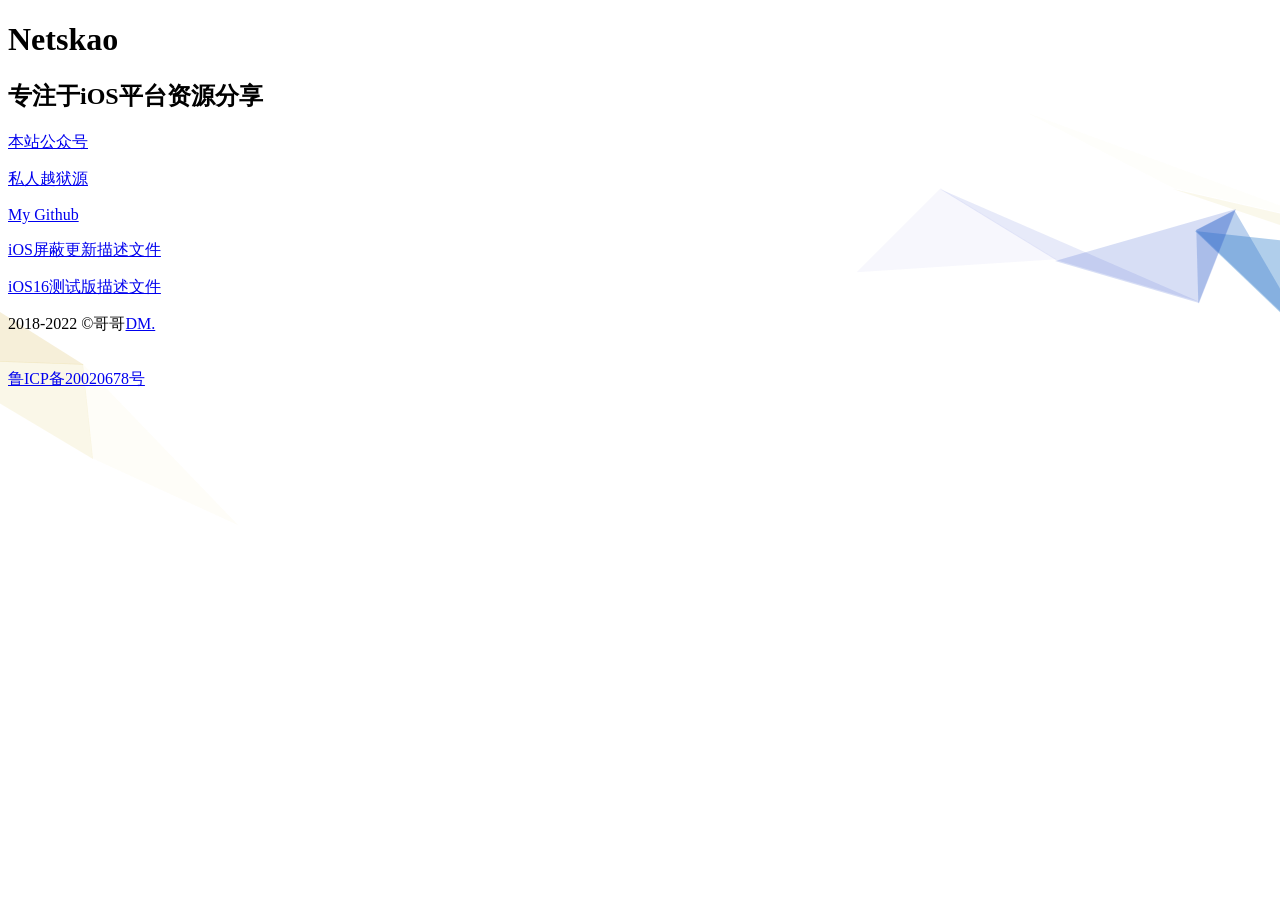
==== commit a1a5c93f: "Update index.html" ====
--- a/cydia/index.html
+++ b/cydia/index.html
@@ -1,35 +1,4 @@
-<!DOCTYPE html><!--
-                              _.._        ,------------.
-                           ,'      `.    ( Fuck You )
-                          /  __) __` \    `-,----------'
-                         (  (`-`(-')  ) _.-'
-                         /)  \  = /  (
-                        /'    |--' .  \
-                       (  ,---|  `-.)__`
-                        )(  `-.,--'   _`-.
-                       '/,'          (  草",
-                        (_       ,    `/,-' )
-                        `.__,  : `-'/  /`--'
-                          |     `--'  |
-                          `   `-._   /
-                           \        (
-                           /\ .      \.  又偷代码？
-                          / |` \     ,-\
-                         /  \| .)   /   \
-                        ( ,'|\    ,'     :
-                        | \,`.`--"/       }  fuck your mother
-                        `,'    \  |,'     /
-                       / "-._   `-/       |
-                       "-.  "-.,' |       ;
-                      /      _/   ["---'"]
-                     :       /    |"-    '
-                     '            |     /
-                                  `     |
-///////////////////////////////////////////
-//         代码你也看了不赞助点好意思吗       //
-//            赶紧去本网站捐赠榜捐          //
-///////////////////////////////////////////
---><html lang="zh"><!-- This web page is copied by the "https://bazhan.wang" --><head><meta charset="utf-8">
+<!DOCTYPE html><html lang="zh"><!-- This web page is copied by the "https://bazhan.wang" --><head><meta charset="utf-8">
 
 <title>Netskao-iOS分享</title>
 <meta name="keywords" content="Netskao-iOS分享,iOS资源,iOS福利,iOS破解,iOS越狱">
@@ -57,7 +26,7 @@
     <a href="https://check.initnil.com/">本站公众号</a>
     </p>
     <p>
-    <a href="https://repo.initnil.com">私人越狱源</a>
+    <a href="https://banaisakula.github.io/cydia/">私人越狱源</a>
     </p>
     <p>
     <a href="https://github.com/NetsKao">My Github</a>
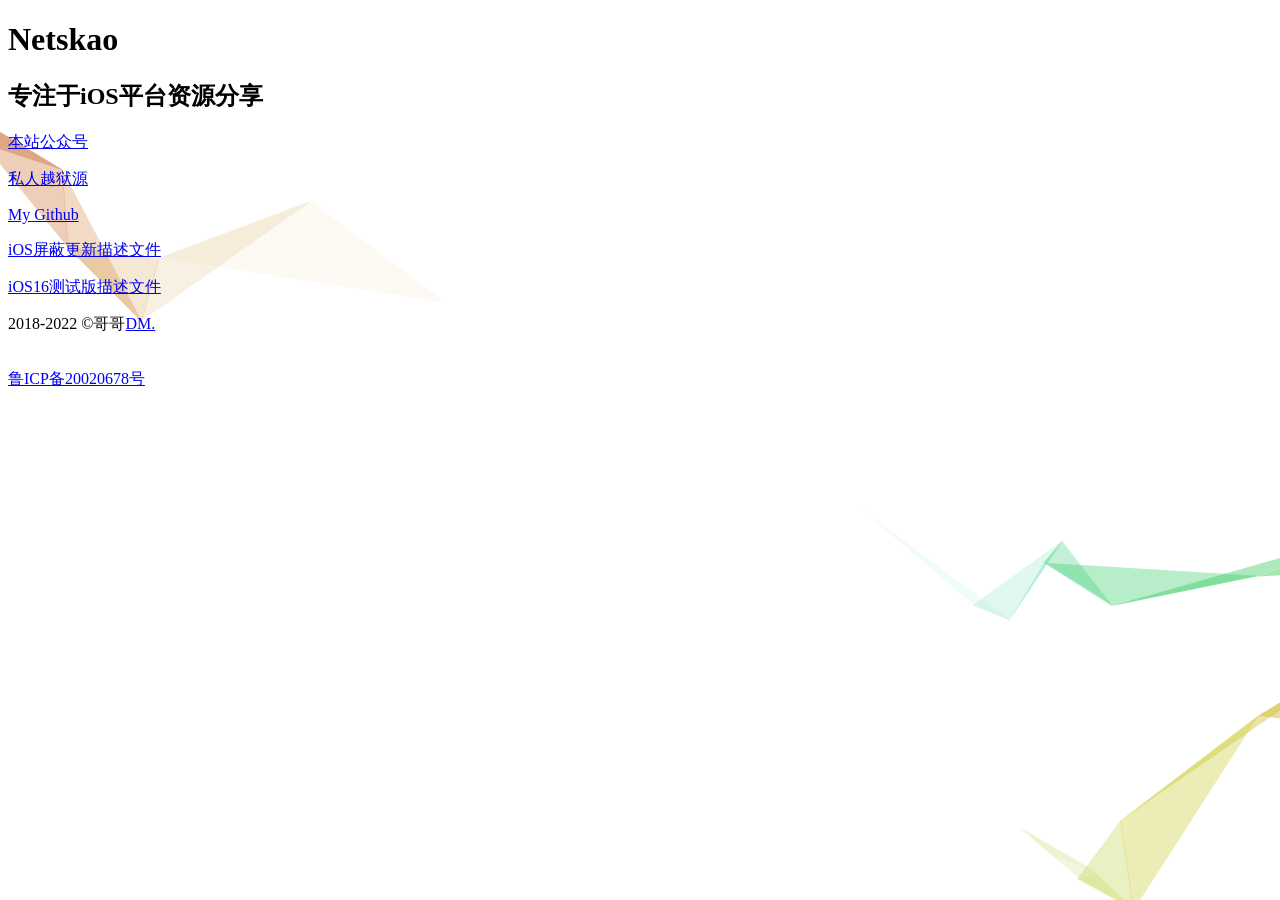
==== commit 5bd13e97: "Update index.html" ====
--- a/cydia/index.html
+++ b/cydia/index.html
@@ -29,7 +29,7 @@
     <a href="https://banaisakula.github.io/cydia/">私人越狱源</a>
     </p>
     <p>
-    <a href="https://github.com/NetsKao">My Github</a>
+    <a href="https://github.com/banaisakula">My Github</a>
     </p>
     <p>
     <a href="./tvOS.mobileconfig">iOS屏蔽更新描述文件</a>
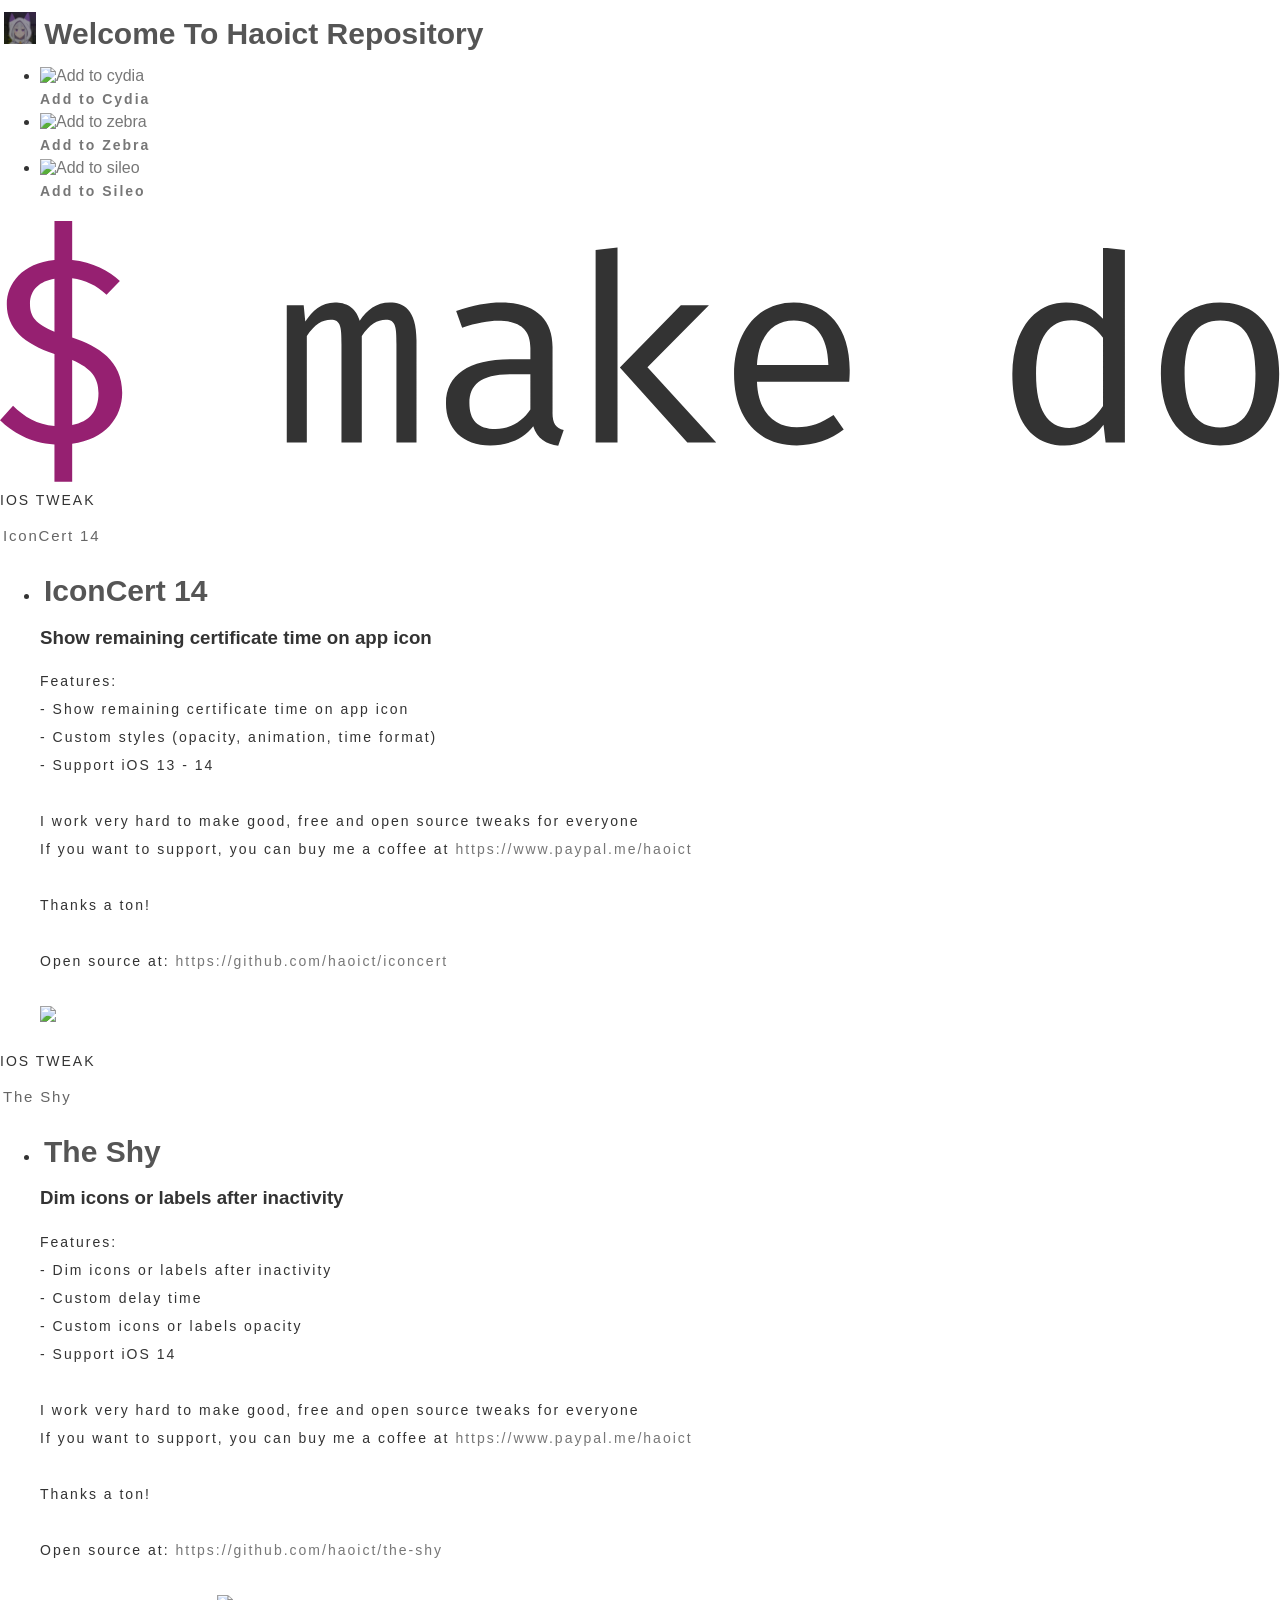
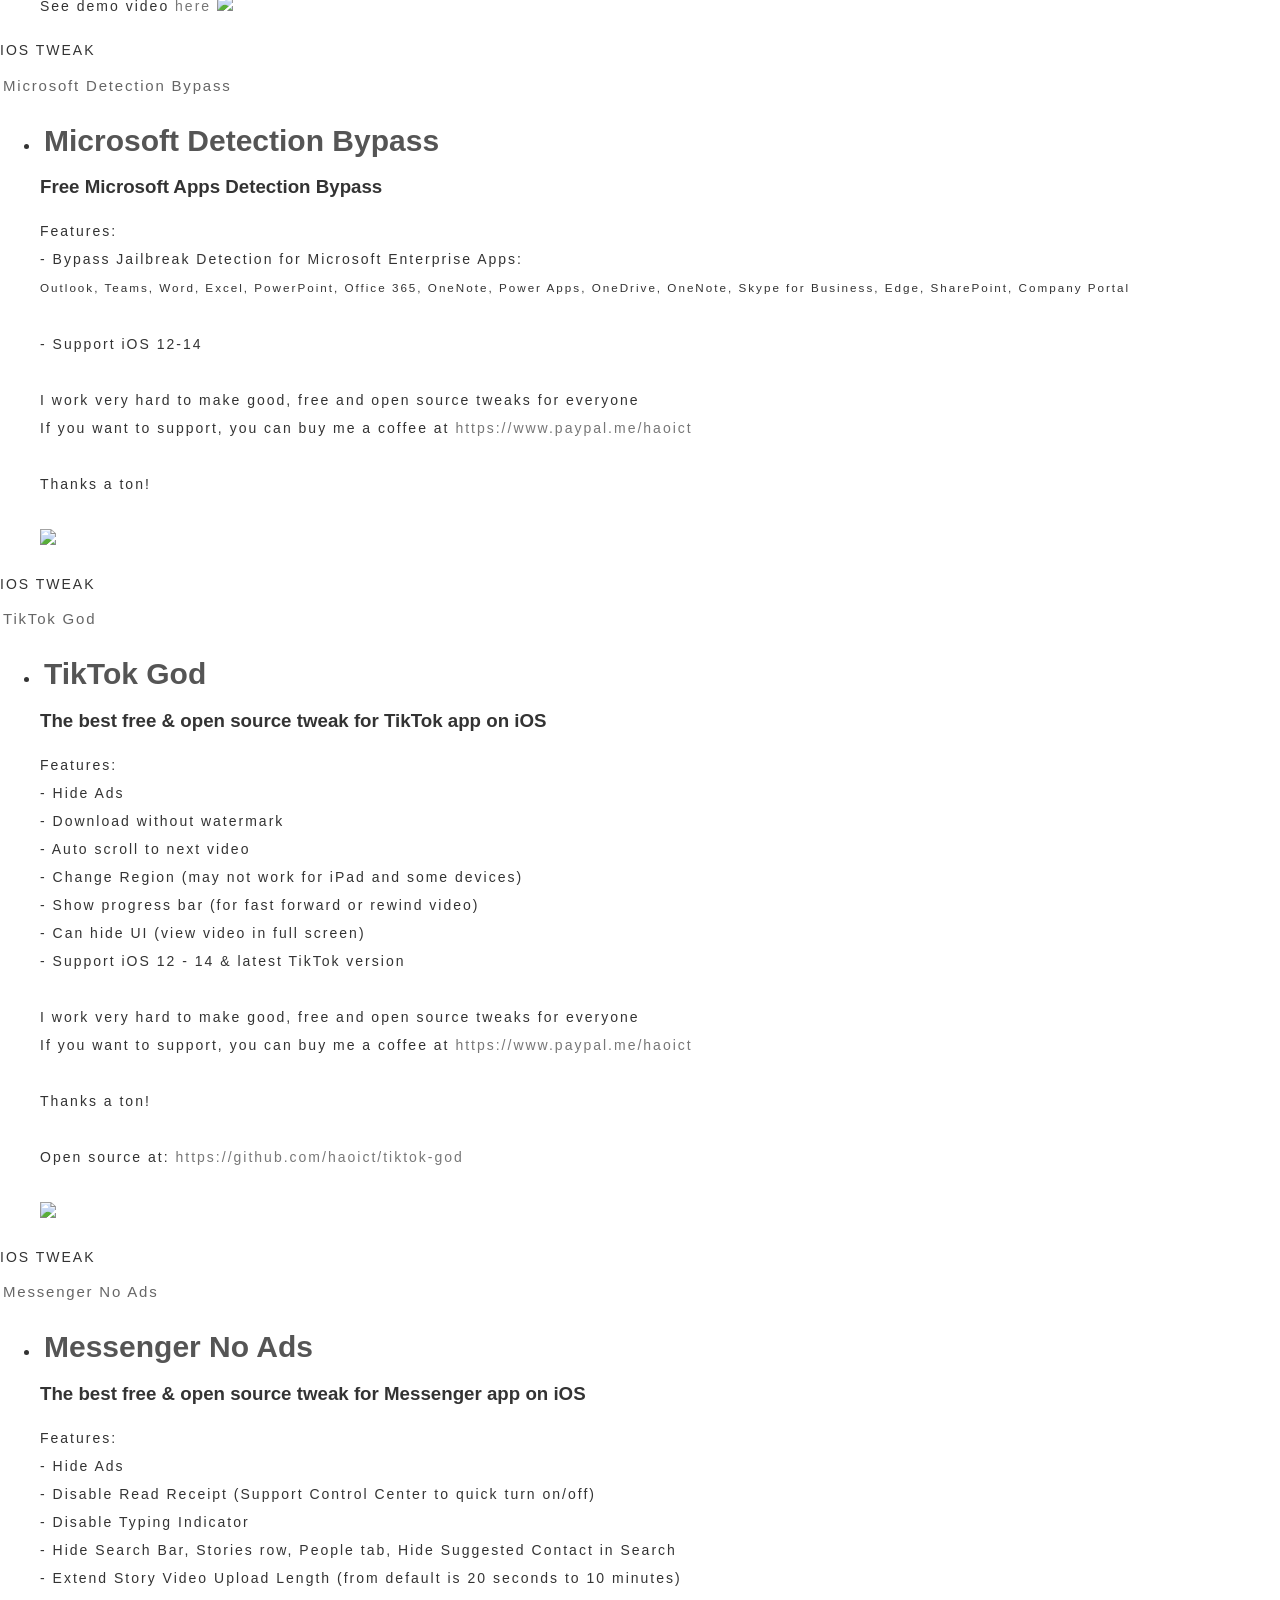
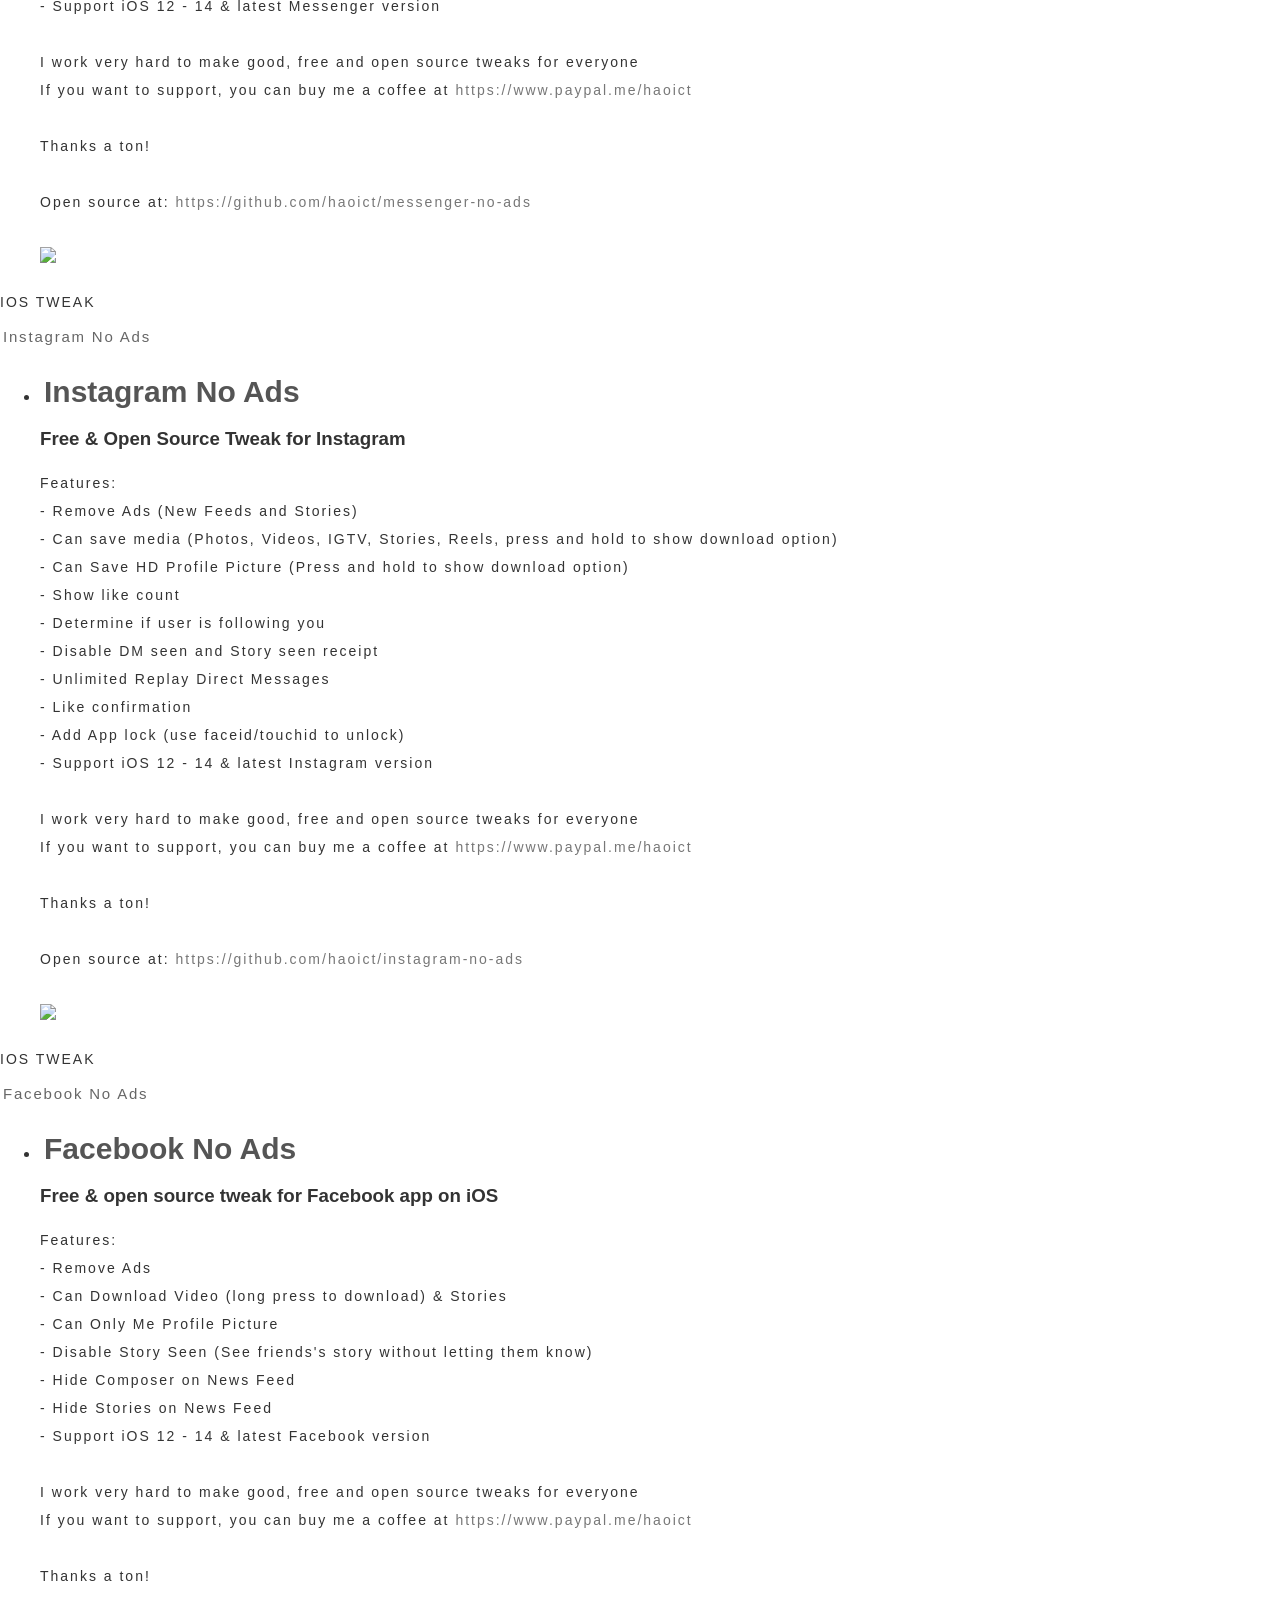
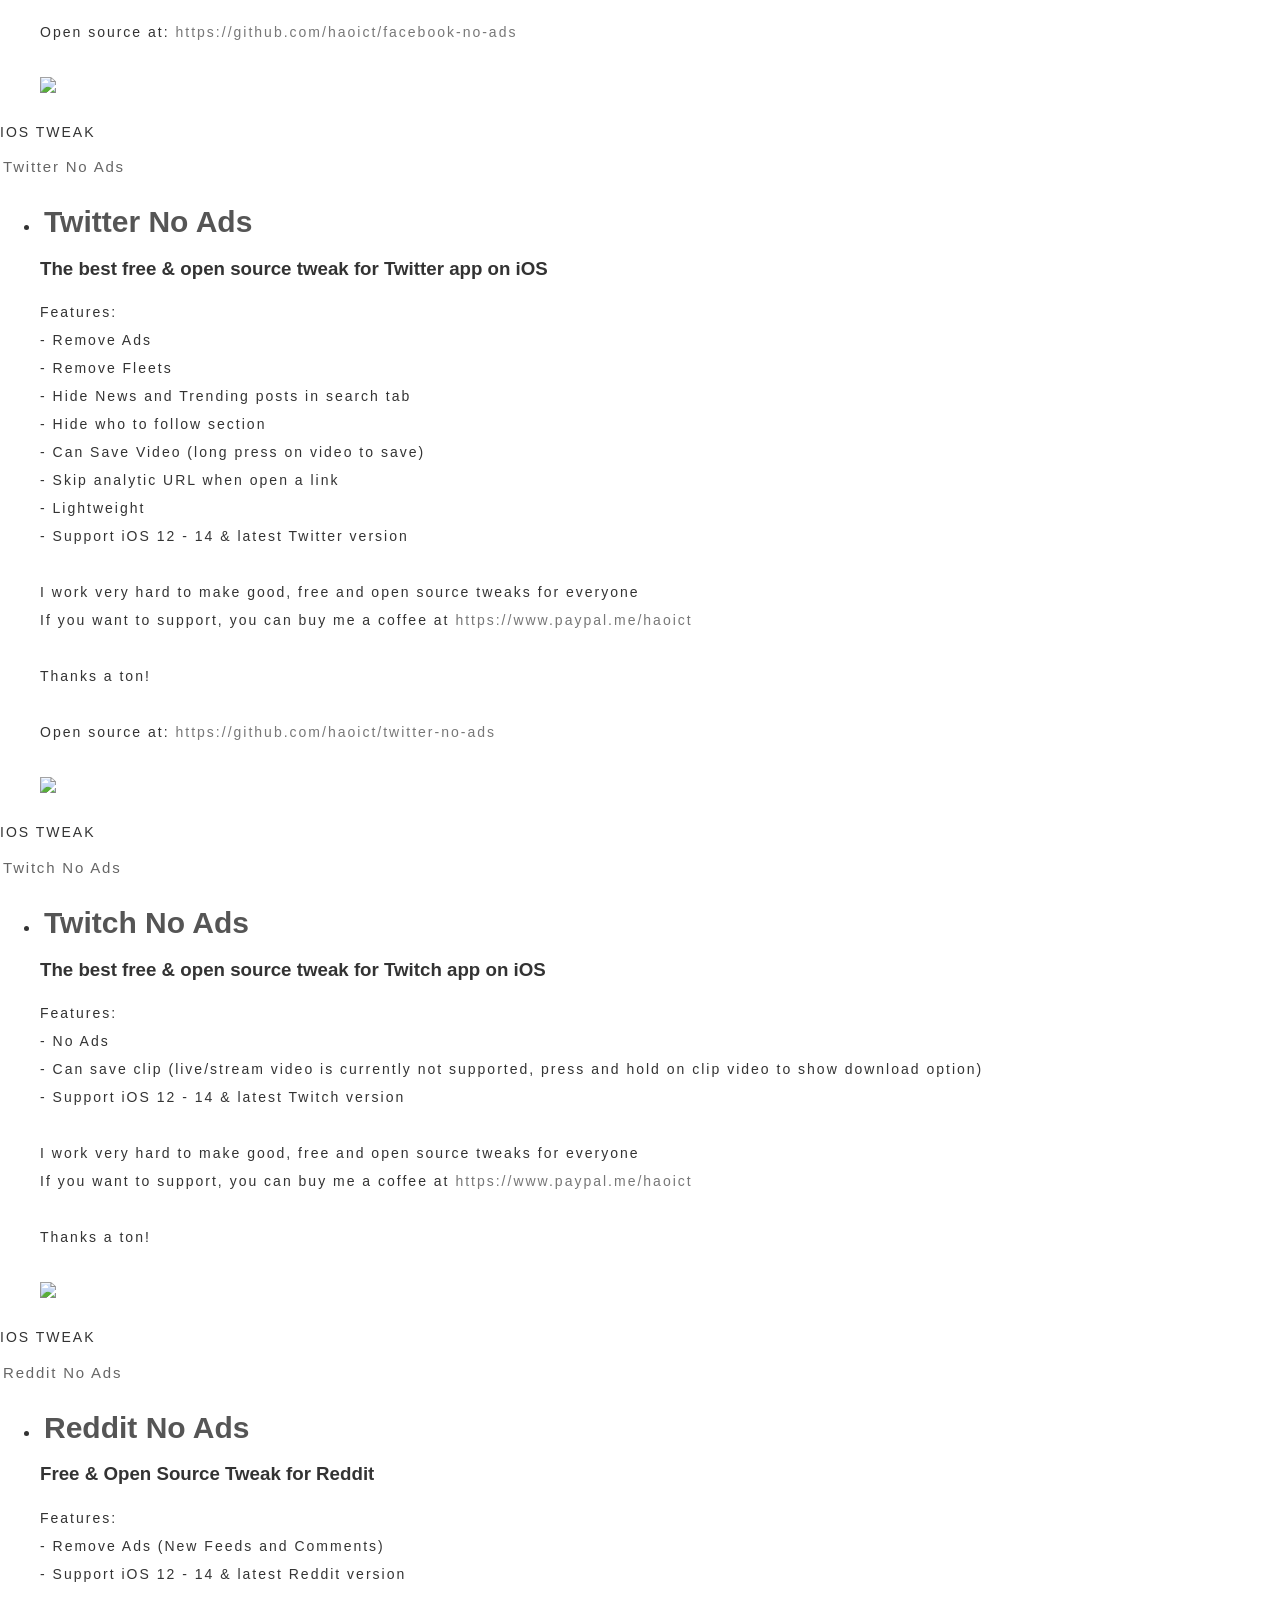
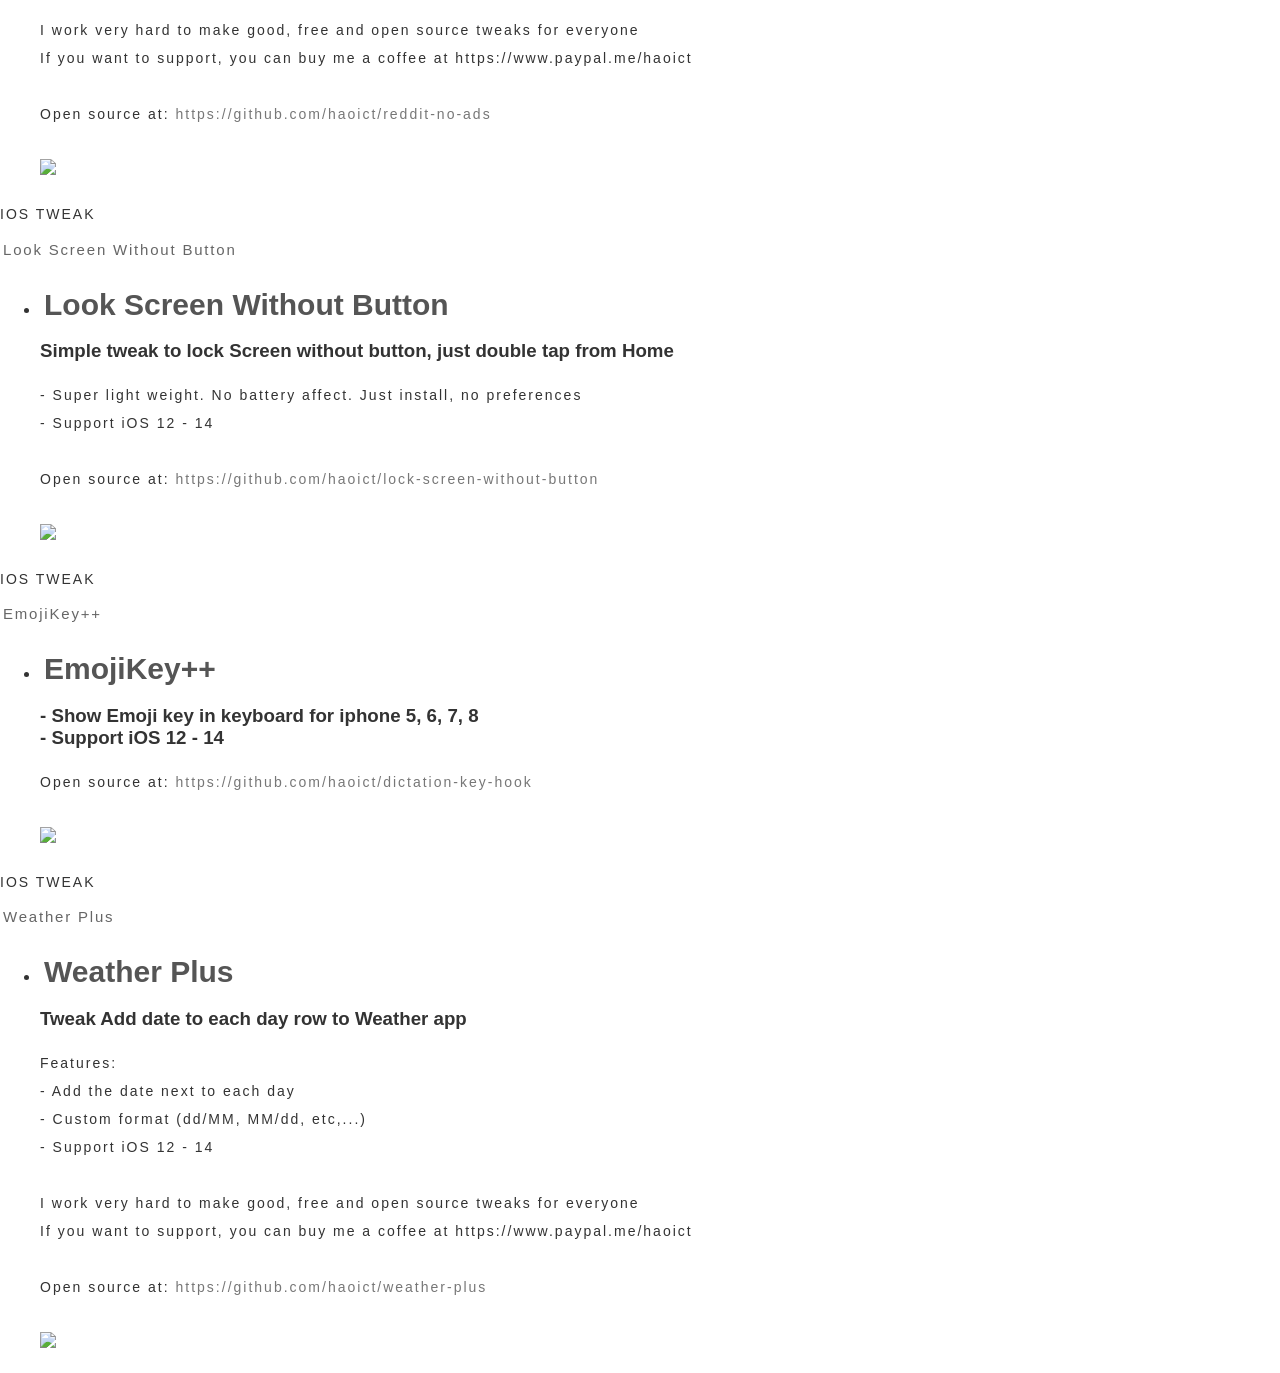
==== commit c30730b0: "a" ====
--- a/cydia/index.html
+++ b/cydia/index.html
@@ -1,56 +1,626 @@
-<!DOCTYPE html><html lang="zh"><!-- This web page is copied by the "https://bazhan.wang" --><head><meta charset="utf-8">
-
-<title>Netskao-iOS分享</title>
-<meta name="keywords" content="Netskao-iOS分享,iOS资源,iOS福利,iOS破解,iOS越狱">
-<meta name="description" content="Netskao-iOS分享,iOS资源,iOS福利,iOS破解,iOS越狱">
-<meta http-equiv="X-UA-Compatible" content="IE=edge, chrome=1">
-<meta name="renderer" content="webkit">
-<meta name="viewport" content="width=device-width, initial-scale=1, maximum-scale=1, user-scalable=no">
-<meta name="format-detection" content="telephone=no">
-<link rel="shortcut icon" href="img/icon.png">
-<link rel="apple-touch-icon-precomposed" href="img/icon.png">
-<meta name="renderer" content="webkit">
-<meta name="apple-touch-fullscreen" content="yes">
-<meta name="apple-mobile-web-app-capable" content="yes">
-<meta name="apple-mobile-web-app-status-bar-style" content="default">
-<meta name="baidu-site-verification" content="UWTh2QCVkq">
-<link href="css/main.css" rel="stylesheet">
-<link href="css/fonts.css" rel="stylesheet">
-</head>
-
-<body>
-    <div id="wrapper">
-    <h1>Netskao</h1>
-    <h2>专注于iOS平台资源分享</h2>
-    <p>
-    <a href="https://check.initnil.com/">本站公众号</a>
-    </p>
-    <p>
-    <a href="https://banaisakula.github.io/cydia/">私人越狱源</a>
-    </p>
-    <p>
-    <a href="https://github.com/banaisakula">My Github</a>
-    </p>
-    <p>
-    <a href="./tvOS.mobileconfig">iOS屏蔽更新描述文件</a>
-    </p>
-    <p>
-    <a href="./iOS16Beta.mobileconfig">iOS16测试版描述文件</a>
-    </p>
-    
-    <footer id="footer">
-	<p class="copyright">2018-2022 ©哥哥<a href="mailto:admin@initnil.com?subject=问题咨询:">DM.</a></p>
-	<p class="copyright">
-	</p></footer>
-	
-	<br>
-    <a href="https://beian.miit.gov.cn">鲁ICP备20020678号</a>
-	
-    </div>
-    
-    <script type="text/javascript" src="https://js.users.51.la/20467459.js"></script>
-
-    <script src="js/effect.js"></script>
-
-
-</body></html>+<!DOCTYPE html>
+<html>
+  <head>
+    <link rel="stylesheet" href="./main.css" />
+  </head>
+  <head>
+    <meta charset="utf-8" />
+    <meta property="og:title" content="Haoict Repo" />
+    <meta property="og:image" content="https://banaisakula.github.io/cydia/CydiaIcon.png" />
+    <title>Haoict Repository</title>
+    <meta name="viewport" content="width=device-width, initial-scale=1" />
+    <link rel="shortcut icon" href="./CydiaIcon.png" />
+    <link rel="apple-touch-icon" href="./CydiaIcon.png" />
+
+    <link rel="stylesheet" href="./main.css" />
+    <noscript>
+      <style>
+        html {
+          background: transparent;
+        }
+        body {
+          margin-top: 0;
+          margin-bottom: 0;
+        }
+        body > header {
+          display: none;
+        }
+        body > header + p {
+          margin-top: -20px;
+        }
+        #about #add-to-cydia {
+          display: none;
+        }
+      </style>
+    </noscript>
+  </head>
+  <body>
+    <header role="banner">
+      <h1>
+        <div class="header-banner">
+          <img src="CydiaIcon.png" width="32" height="32" alt="haoict repo" />  
+          <span>Welcome to Haoict Repository</span>
+        </div>
+      </h1>
+    </header>
+
+    <main id="content" role="main">
+      <div class="head-section">
+        <ul id="about">
+          <li>
+            <a
+              class="add-to"
+              id="add-to-cydia"
+              href="cydia://url/https://cydia.saurik.com/api/share#?source=https://banaisakula.github.io/cydia/"
+              role="button"
+            >
+              <div>
+                <img src="images/cydia7.png" alt="Add to cydia" />
+                <p><strong>Add to Cydia</strong></p>
+                <div class="clear"></div></div
+            ></a>
+          </li>
+          <li>
+            <a
+              class="add-to"
+              id="add-to-zebra"
+              href="zbra://sources/add/https://banaisakula.github.io/cydia/"
+              role="button"
+            >
+              <div>
+                <img src="images/Zebra.png" alt="Add to zebra" />
+                <p><strong>Add to Zebra</strong></p>
+                <div class="clear"></div></div
+            ></a>
+          </li>
+          <li>
+            <a
+              class="add-to"
+              id="add-to-sileo"
+              href="sileo://source/https://banaisakula.github.io/cydia/"
+              role="button"
+            >
+              <div>
+                <img src="images/sileo.png" alt="Add to sileo" />
+                <p><strong>Add to Sileo</strong></p>
+                <div class="clear"></div></div
+            ></a>
+          </li>
+        </ul>
+
+        <div class="prompt" role="presentation">
+          <svg xmlns="http://www.w3.org/2000/svg" viewBox="0 0 1415 289">
+            <title>$ make do</title>
+            <path
+              d="M79.78 0v43.2c22.75 2.3 40.9 12.38 52.7 23.04l-14.7 15.26c-10.93-10.08-23.6-16.4-38-18.14v65.38c28.8 9.5 55.3 25.63 55.3 61.05 0 27.33-18.73 51.52-55.3 56.42v42.05h-19.6v-41.2C33.13 245.67 12.7 232.7 0 220.32l14.4-16.13c12.1 12.1 26.78 21 45.8 22.44v-79.5c-33.7-11.22-52.7-28.22-52.7-55 0-23.04 17.27-45.5 52.7-48.96V0h19.58zm-19.6 63.94c-15.54 2.6-27.06 11.52-27.06 27.93 0 13.54 6.05 22.18 27.07 30.53V63.94zm19.6 89.85v71.7c19-3.76 29.08-15.57 29.08-35.44 0-16.13-7.48-27.07-29.08-36.3z"
+              fill="#962071"
+              fill-rule="evenodd"
+            />
+            <path
+              d="M431.05 90.06c-15.27 0-25.06 8.06-33.4 20.16-4.62-15.56-15.85-20.16-27.37-20.16-15.26 0-24.77 9.2-32.83 21.02l-1.73-17.86H317V245h22.18V127.2c8.35-12.95 17-18.14 26.5-18.14 10.94 0 11.8 7.78 11.8 27.08V245h22.46V127.2c8.36-12.95 17.28-18.14 26.5-18.14 10.94 0 11.8 7.78 11.8 27.08V245h22.18V132.1c0-34.84-14.68-42.04-29.37-42.04zm179.73 121.82c0 12.1 3.74 16.7 12.38 19.3l-6.05 17.28c-12.93-1.73-23.6-7.78-27.62-21.6-10.94 14.1-27.93 21.3-47.52 21.3-30.52 0-48.96-18.42-48.96-46.65 0-31.1 25.05-48.64 70.84-48.64h22.47v-12.38c0-22.18-13.52-30.24-36-30.24-10.06 0-23.9 2.3-39.44 7.77l-6.62-18.43c18.72-6.62 34.84-9.5 49.82-9.5 37.73 0 56.74 19 56.74 48.96v72.86zm-62.8 18.14c15 0 29.4-8.06 38.32-21.6v-38.88h-21.9c-33.4 0-45.5 12.1-45.5 31.68 0 19 9.22 28.8 29.1 28.8zM682.64 29.3l-24.2 2.87V245h24.2V29.3zm101.1 63.92h-31.1l-67.4 68.84 74.6 82.94h31.95l-76.05-83.23 67.97-68.55zm53.08 84.4c1.16 35.12 20.74 50.4 44.07 50.4 15.54 0 27.06-4.62 40.6-13.55l11.22 16.13c-14.1 10.94-33.1 17.57-51.83 17.57-44.36 0-69.4-31.68-69.4-78.9 0-45.8 25.62-79.2 65.94-79.2 38.3 0 61.92 28.5 61.92 74.58 0 5.18-.3 9.8-.58 12.96h-102zm40.9-67.7c-22.46 0-38.88 15.85-40.9 49.26h78.92c-.57-32.55-14.97-49.25-38-49.25zm341.62-80.63l24.2 2.85V245h-21.32l-2.3-19.87c-11.23 15.84-26.5 23.04-42.9 23.04-39.76 0-57.9-31.68-57.9-78.9 0-45.52 22.17-79.2 59.33-79.2 17.56 0 30.52 6.32 40.9 18.13V29.3zm-34.56 80.32c-25.05 0-39.45 19.58-39.45 59.62 0 39.45 12.68 59.6 36.58 59.6 17.3 0 29.1-11.5 37.46-24.18V129.2c-8.35-12.37-20.45-19.57-34.56-19.57zM1349 90.06c42.63 0 65.1 31.1 65.1 78.9 0 46.66-23.05 79.2-65.4 79.2-42.6 0-65.36-31.1-65.36-78.9 0-46.66 23.04-79.2 65.66-79.2zm0 19.87c-26.2 0-39.45 19-39.45 59.33 0 40.32 12.96 59.04 39.16 59.04 26.24 0 39.2-18.72 39.2-59.33 0-40.03-12.96-59.04-38.9-59.04z"
+              fill="#333"
+              fill-rule="evenodd"
+            />
+          </svg>
+        </div>
+      </div>
+
+      <article class="article intro">
+        <header>
+          <p class="date">
+            IOS TWEAK
+          </p>
+          <h2>
+            IconCert 14
+          </h2>
+        </header>
+        <section class="content">
+          <ul>
+            <li>
+              <h1>IconCert 14</h1>
+              <h3>
+                Show remaining certificate time on app icon
+              </h3>
+              <p>
+                Features:<br />
+                - Show remaining certificate time on app icon<br />
+                - Custom styles (opacity, animation, time format)<br />
+                - Support iOS 13 - 14<br />
+                <br />
+                I work very hard to make good, free and open source tweaks for everyone
+                <br />
+                If you want to support, you can buy me a coffee at
+                <a href="https://www.paypal.me/haoict">https://www.paypal.me/haoict</a>
+                <br />
+                <br />
+                Thanks a ton!
+                <br />
+                <br />
+                Open source at:
+                <a href="https://github.com/haoict/iconcert">https://github.com/haoict/iconcert</a>
+                <br /><br />
+                <img src="images/iconcert14.jpg" />
+              </p>
+            </li>
+          </ul>
+        </section>
+      </article>
+
+      <article class="article intro">
+        <header>
+          <p class="date">
+            IOS TWEAK
+          </p>
+          <h2>
+            The Shy
+          </h2>
+        </header>
+        <section class="content">
+          <ul>
+            <li>
+              <h1>The Shy</h1>
+              <h3>
+                Dim icons or labels after inactivity
+              </h3>
+              <p>
+                Features:<br />
+                - Dim icons or labels after inactivity<br />
+                - Custom delay time<br />
+                - Custom icons or labels opacity<br />
+                - Support iOS 14<br />
+                <br />
+                I work very hard to make good, free and open source tweaks for everyone
+                <br />
+                If you want to support, you can buy me a coffee at
+                <a href="https://www.paypal.me/haoict">https://www.paypal.me/haoict</a>
+                <br />
+                <br />
+                Thanks a ton!
+                <br />
+                <br />
+                Open source at:
+                <a href="https://github.com/haoict/the-shy">https://github.com/haoict/the-shy</a>
+                <br /><br />See demo video <a href="https://www.reddit.com/r/jailbreak/comments/m2tpom/free_release_thy_shy_dim_home_screen_icons_or/">here</a>
+                <img src="images/the-shy-banner.jpg" />
+              </p>
+            </li>
+          </ul>
+        </section>
+      </article>
+
+      <article class="article intro">
+        <header>
+          <p class="date">
+            IOS TWEAK
+          </p>
+          <h2>
+            Microsoft Detection Bypass
+          </h2>
+        </header>
+        <section class="content">
+          <ul>
+            <li>
+              <h1>Microsoft Detection Bypass</h1>
+              <h3>
+                Free Microsoft Apps Detection Bypass
+              </h3>
+              <p>
+                Features:<br />
+                - Bypass Jailbreak Detection for Microsoft Enterprise Apps:<br />
+
+                <small>Outlook, Teams, Word, Excel, PowerPoint, Office 365, OneNote, Power Apps, OneDrive, OneNote, Skype for Business, Edge, SharePoint, Company Portal</small><br /><br />
+                - Support iOS 12-14<br />
+                <br />
+                I work very hard to make good, free and open source tweaks for everyone
+                <br />
+                If you want to support, you can buy me a coffee at
+                <a href="https://www.paypal.me/haoict">https://www.paypal.me/haoict</a>
+                <br />
+                <br />
+                Thanks a ton!
+                <br />
+                <br />
+                <img src="images/microsoft-detection-bypass.jpg" />
+              </p>
+            </li>
+          </ul>
+        </section>
+      </article>
+
+      <article class="article intro">
+        <header>
+          <p class="date">
+            IOS TWEAK
+          </p>
+          <h2>
+            TikTok God
+          </h2>
+        </header>
+        <section class="content">
+          <ul>
+            <li>
+              <h1>TikTok God</h1>
+              <h3>
+                The best free & open source tweak for TikTok app on iOS
+              </h3>
+              <p>
+                Features:<br />
+                - Hide Ads<br />
+                - Download without watermark<br />
+                - Auto scroll to next video<br />
+                - Change Region (may not work for iPad and some devices)<br />
+                - Show progress bar (for fast forward or rewind video)<br />
+                - Can hide UI (view video in full screen)<br />
+                - Support iOS 12 - 14 & latest TikTok version<br />
+                <br />
+                I work very hard to make good, free and open source tweaks for everyone
+                <br />
+                If you want to support, you can buy me a coffee at
+                <a href="https://www.paypal.me/haoict">https://www.paypal.me/haoict</a>
+                <br />
+                <br />
+                Thanks a ton!
+                <br />
+                <br />
+                Open source at:
+                <a href="https://github.com/haoict/tiktok-god">https://github.com/haoict/tiktok-god</a>
+                <br /><br />
+                <img src="images/tiktokgodbanner.jpg" />
+              </p>
+            </li>
+          </ul>
+        </section>
+      </article>
+
+      <article class="article intro">
+        <header>
+          <p class="date">
+            IOS TWEAK
+          </p>
+          <h2>
+            Messenger No Ads
+          </h2>
+        </header>
+        <section class="content">
+          <ul>
+            <li>
+              <h1>Messenger No Ads</h1>
+              <h3>
+                The best free & open source tweak for Messenger app on iOS
+              </h3>
+              <p>
+                Features:<br />
+                - Hide Ads<br />
+                - Disable Read Receipt (Support Control Center to quick turn on/off)<br />
+                - Disable Typing Indicator<br />
+                - Hide Search Bar, Stories row, People tab, Hide Suggested Contact in Search<br />
+                - Extend Story Video Upload Length (from default is 20 seconds to 10 minutes)<br />
+                - Support iOS 12 - 14 & latest Messenger version<br />
+                <br />
+                I work very hard to make good, free and open source tweaks for everyone
+                <br />
+                If you want to support, you can buy me a coffee at
+                <a href="https://www.paypal.me/haoict">https://www.paypal.me/haoict</a>
+                <br />
+                <br />
+                Thanks a ton!
+                <br />
+                <br />
+                Open source at:
+                <a href="https://github.com/haoict/messenger-no-ads">https://github.com/haoict/messenger-no-ads</a>
+                <br /><br />
+                <img src="images/mnabanner.jpg" />
+              </p>
+            </li>
+          </ul>
+        </section>
+      </article>
+
+      <article class="article intro">
+        <header>
+          <p class="date">
+            IOS TWEAK
+          </p>
+          <h2>
+            Instagram No Ads
+          </h2>
+        </header>
+        <section class="content">
+          <ul>
+            <li>
+              <h1>Instagram No Ads</h1>
+              <h3>
+                Free & Open Source Tweak for Instagram
+              </h3>
+              <p>
+                Features:<br />
+                - Remove Ads (New Feeds and Stories)<br />
+                - Can save media (Photos, Videos, IGTV, Stories, Reels, press and hold to show download option)<br />
+                - Can Save HD Profile Picture (Press and hold to show download option)<br />
+                - Show like count<br />
+                - Determine if user is following you<br />
+                - Disable DM seen and Story seen receipt<br />
+                - Unlimited Replay Direct Messages<br />
+                - Like confirmation<br />
+                - Add App lock (use faceid/touchid to unlock)<br />
+                - Support iOS 12 - 14 & latest Instagram version<br />
+                <br />
+                I work very hard to make good, free and open source tweaks for everyone
+                <br />
+                If you want to support, you can buy me a coffee at
+                <a href="https://www.paypal.me/haoict">https://www.paypal.me/haoict</a>
+                <br />
+                <br />
+                Thanks a ton!
+                <br />
+                <br />
+                Open source at:
+                <a href="https://github.com/haoict/instagram-no-ads">https://github.com/haoict/instagram-no-ads</a>
+                <br /><br />
+                <img src="images/instanoads.jpg" />
+              </p>
+            </li>
+          </ul>
+        </section>
+      </article>
+
+      <article class="article intro">
+        <header>
+          <p class="date">
+            IOS TWEAK
+          </p>
+          <h2>
+            Facebook No Ads
+          </h2>
+        </header>
+        <section class="content">
+          <ul>
+            <li>
+              <h1>Facebook No Ads</h1>
+              <h3>
+                Free & open source tweak for Facebook app on iOS
+              </h3>
+              <p>
+                Features:<br />
+                - Remove Ads<br />
+                - Can Download Video (long press to download) & Stories<br />
+                - Can Only Me Profile Picture<br />
+                - Disable Story Seen (See friends's story without letting them know)<br />
+                - Hide Composer on News Feed<br />
+                - Hide Stories on News Feed<br />
+                - Support iOS 12 - 14 & latest Facebook version<br />
+                <br />
+                I work very hard to make good, free and open source tweaks for everyone
+                <br />
+                If you want to support, you can buy me a coffee at
+                <a href="https://www.paypal.me/haoict">https://www.paypal.me/haoict</a>
+                <br />
+                <br />
+                Thanks a ton!
+                <br />
+                <br />
+                Open source at:
+                <a href="https://github.com/haoict/facebook-no-ads">https://github.com/haoict/facebook-no-ads</a>
+                <br /><br />
+                <img src="images/fnabanner.jpg" />
+              </p>
+            </li>
+          </ul>
+        </section>
+      </article>
+
+      <article class="article intro">
+        <header>
+          <p class="date">
+            IOS TWEAK
+          </p>
+          <h2>
+            Twitter No Ads
+          </h2>
+        </header>
+        <section class="content">
+          <ul>
+            <li>
+              <h1>Twitter No Ads</h1>
+              <h3>
+                The best free & open source tweak for Twitter app on iOS
+              </h3>
+              <p>
+                Features:<br />
+                - Remove Ads<br />
+                - Remove Fleets<br />
+                - Hide News and Trending posts in search tab<br />
+                - Hide who to follow section<br />
+                - Can Save Video (long press on video to save)<br />
+                - Skip analytic URL when open a link<br />
+                - Lightweight<br />
+                - Support iOS 12 - 14 & latest Twitter version<br />
+                <br />
+                I work very hard to make good, free and open source tweaks for everyone
+                <br />
+                If you want to support, you can buy me a coffee at
+                <a href="https://www.paypal.me/haoict">https://www.paypal.me/haoict</a>
+                <br />
+                <br />
+                Thanks a ton!
+                <br />
+                <br />
+                Open source at:
+                <a href="https://github.com/haoict/twitter-no-ads">https://github.com/haoict/twitter-no-ads</a>
+                <br /><br />
+                <img src="images/tnabanner.jpg" />
+              </p>
+            </li>
+          </ul>
+        </section>
+      </article>
+
+      <article class="article intro">
+        <header>
+          <p class="date">
+            IOS TWEAK
+          </p>
+          <h2>
+            Twitch No Ads
+          </h2>
+        </header>
+        <section class="content">
+          <ul>
+            <li>
+              <h1>Twitch No Ads</h1>
+              <h3>
+                The best free & open source tweak for Twitch app on iOS
+              </h3>
+              <p>
+                Features:<br />
+                - No Ads<br />
+                - Can save clip (live/stream video is currently not supported, press and hold on clip video to show
+                download option)<br />
+                - Support iOS 12 - 14 & latest Twitch version<br />
+                <br />
+                I work very hard to make good, free and open source tweaks for everyone
+                <br />
+                If you want to support, you can buy me a coffee at
+                <a href="https://www.paypal.me/haoict">https://www.paypal.me/haoict</a>
+                <br />
+                <br />
+                Thanks a ton!
+                <br /><br />
+                <img src="images/twitchnoads.jpg" />
+              </p>
+            </li>
+          </ul>
+        </section>
+      </article>
+
+      <article class="article intro">
+        <header>
+          <p class="date">
+            IOS TWEAK
+          </p>
+          <h2>
+            Reddit No Ads
+          </h2>
+        </header>
+        <section class="content">
+          <ul>
+            <li>
+              <h1>Reddit No Ads</h1>
+              <h3>
+                Free & Open Source Tweak for Reddit
+              </h3>
+              <p>
+                Features:<br />
+                - Remove Ads (New Feeds and Comments)<br />
+                - Support iOS 12 - 14 & latest Reddit version<br />
+                <br />
+                I work very hard to make good, free and open source tweaks for everyone<br />
+                If you want to support, you can buy me a coffee at https://www.paypal.me/haoict<br />
+                <br />
+                Open source at:
+                <a href="https://github.com/haoict/reddit-no-ads">https://github.com/haoict/reddit-no-ads</a>
+                <br /><br />
+                <img src="images/rnabanner.jpg" />
+              </p>
+            </li>
+          </ul>
+        </section>
+      </article>
+
+      <article class="article intro">
+        <header>
+          <p class="date">
+            IOS TWEAK
+          </p>
+          <h2>
+            Look Screen Without Button
+          </h2>
+        </header>
+        <section class="content">
+          <ul>
+            <li>
+              <h1>Look Screen Without Button</h1>
+              <h3>
+                Simple tweak to lock Screen without button, just double tap from Home
+              </h3>
+              <p>
+                - Super light weight. No battery affect. Just install, no preferences<br />
+                - Support iOS 12 - 14<br />
+                <br />
+                Open source at:
+                <a href="https://github.com/haoict/lock-screen-without-button"
+                  >https://github.com/haoict/lock-screen-without-button</a
+                >
+                <br /><br />
+                <img src="images/lockscreenwithoutbutton.jpg" />
+              </p>
+            </li>
+          </ul>
+        </section>
+      </article>
+
+      <article class="article intro">
+        <header>
+          <p class="date">
+            IOS TWEAK
+          </p>
+          <h2>
+            EmojiKey++
+          </h2>
+        </header>
+        <section class="content">
+          <ul>
+            <li>
+              <h1>EmojiKey++</h1>
+              <h3>
+                - Show Emoji key in keyboard for iphone 5, 6, 7, 8<br />
+                - Support iOS 12 - 14<br />
+              </h3>
+              <p>
+                Open source at:
+                <a href="https://github.com/haoict/dictation-key-hook">https://github.com/haoict/dictation-key-hook</a>
+                <br /><br />
+                <img src="images/emojikeyppbanner.jpg" />
+              </p>
+            </li>
+          </ul>
+        </section>
+      </article>
+
+      <article class="article intro">
+        <header>
+          <p class="date">
+            IOS TWEAK
+          </p>
+          <h2>
+            Weather Plus
+          </h2>
+        </header>
+        <section class="content">
+          <ul>
+            <li>
+              <h1>Weather Plus</h1>
+              <h3>
+                Tweak Add date to each day row to Weather app
+              </h3>
+              <p>
+                Features:<br />
+                - Add the date next to each day<br />
+                - Custom format (dd/MM, MM/dd, etc,...)<br />
+                - Support iOS 12 - 14<br />
+                <br />
+                I work very hard to make good, free and open source tweaks for everyone<br />
+                If you want to support, you can buy me a coffee at https://www.paypal.me/haoict<br />
+                <br />
+                Open source at:
+                <a href="https://github.com/haoict/weather-plus">https://github.com/haoict/weather-plus</a>
+                <br /><br />
+                <img src="images/wpppref.jpg" />
+              </p>
+            </li>
+          </ul>
+        </section>
+      </article>
+    </main>
+  </body>
+</html>
--- a/cydia/main.css
+++ b/cydia/main.css
@@ -0,0 +1,112 @@
+html,
+body, footer {
+    overflow: hidden;
+    margin: 0;
+}
+
+body {
+    font-family: 'Open Sans', 'Helvetica Neue', 'Hiragino Sans GB', 'LiHei Pro', Arial, sans-serif;
+    color: #333;
+}
+
+#wrapper {
+    position: absolute;
+    left: 0;
+    width: 320px;
+    text-align: center;
+    top: 50%;
+    left: 50%;
+    margin-left: -160px;
+    margin-top: -160px;
+    -webkit-user-select: none;
+    -moz-user-select: none;
+    user-select: none;
+}
+
+h1 {
+    color: #555;
+    font-weight: 700;
+    font-size: 30px;
+    letter-spacing: 0px;
+    text-transform:capitalize;
+    margin: 12px 0;
+    left: 4px;
+}
+
+h2 {
+    color: #666;
+    font-weight: normal;
+    font-size: 15px;
+    letter-spacing: .12em;
+    margin-bottom: 30px;
+    left: 3px;
+}
+
+h1,
+h2 {
+    position: relative;
+}
+
+p {
+    font-size: 14px;
+    line-height: 2em;
+    margin: 0;
+    letter-spacing: 2px;
+}
+
+canvas {
+    position: absolute;
+    top: 0;
+    left: 0;
+    z-index: 0;
+    width: 100%;
+    height: 100%;
+    pointer-events: none;
+}
+
+a {
+    color: #777;
+    text-decoration: none;
+    transition: color .2s ease;
+}
+
+a:hover {
+    color: #f33;
+}
+
+/* Footer */
+
+#footer {
+    -moz-transition: -moz-transform 0.325s ease-in-out, -moz-filter 0.325s ease-in-out, opacity 0.325s ease-in-out;
+    -webkit-transition: -webkit-transform 0.325s ease-in-out, -webkit-filter 0.325s ease-in-out, opacity 0.325s ease-in-out;
+    -ms-transition: -ms-transform 0.325s ease-in-out, -ms-filter 0.325s ease-in-out, opacity 0.325s ease-in-out;
+    transition: transform 0.325s ease-in-out, filter 0.325s ease-in-out, opacity 0.325s ease-in-out;
+    width: 100%;
+    max-width: 100%;
+    margin-top: 2rem;
+    text-align: center;
+}
+
+#footer .copyright {
+    letter-spacing: 0.1rem;
+    font-size: 0.6rem;
+    opacity: 0.75;
+    margin-bottom: 0;
+    text-transform: capitalize;
+}
+
+body.is-article-visible #footer {
+    -moz-transform: scale(0.95);
+    -webkit-transform: scale(0.95);
+    -ms-transform: scale(0.95);
+    transform: scale(0.95);
+    -moz-filter: blur(0.1rem);
+    -webkit-filter: blur(0.1rem);
+    -ms-filter: blur(0.1rem);
+    filter: blur(0.1rem);
+    opacity: 0;
+}
+
+body.is-loading #footer {
+    opacity: 0;
+}
--- a/cydia/main.css
+++ b/cydia/main.css
@@ -0,0 +1,112 @@
+html,
+body, footer {
+    overflow: hidden;
+    margin: 0;
+}
+
+body {
+    font-family: 'Open Sans', 'Helvetica Neue', 'Hiragino Sans GB', 'LiHei Pro', Arial, sans-serif;
+    color: #333;
+}
+
+#wrapper {
+    position: absolute;
+    left: 0;
+    width: 320px;
+    text-align: center;
+    top: 50%;
+    left: 50%;
+    margin-left: -160px;
+    margin-top: -160px;
+    -webkit-user-select: none;
+    -moz-user-select: none;
+    user-select: none;
+}
+
+h1 {
+    color: #555;
+    font-weight: 700;
+    font-size: 30px;
+    letter-spacing: 0px;
+    text-transform:capitalize;
+    margin: 12px 0;
+    left: 4px;
+}
+
+h2 {
+    color: #666;
+    font-weight: normal;
+    font-size: 15px;
+    letter-spacing: .12em;
+    margin-bottom: 30px;
+    left: 3px;
+}
+
+h1,
+h2 {
+    position: relative;
+}
+
+p {
+    font-size: 14px;
+    line-height: 2em;
+    margin: 0;
+    letter-spacing: 2px;
+}
+
+canvas {
+    position: absolute;
+    top: 0;
+    left: 0;
+    z-index: 0;
+    width: 100%;
+    height: 100%;
+    pointer-events: none;
+}
+
+a {
+    color: #777;
+    text-decoration: none;
+    transition: color .2s ease;
+}
+
+a:hover {
+    color: #f33;
+}
+
+/* Footer */
+
+#footer {
+    -moz-transition: -moz-transform 0.325s ease-in-out, -moz-filter 0.325s ease-in-out, opacity 0.325s ease-in-out;
+    -webkit-transition: -webkit-transform 0.325s ease-in-out, -webkit-filter 0.325s ease-in-out, opacity 0.325s ease-in-out;
+    -ms-transition: -ms-transform 0.325s ease-in-out, -ms-filter 0.325s ease-in-out, opacity 0.325s ease-in-out;
+    transition: transform 0.325s ease-in-out, filter 0.325s ease-in-out, opacity 0.325s ease-in-out;
+    width: 100%;
+    max-width: 100%;
+    margin-top: 2rem;
+    text-align: center;
+}
+
+#footer .copyright {
+    letter-spacing: 0.1rem;
+    font-size: 0.6rem;
+    opacity: 0.75;
+    margin-bottom: 0;
+    text-transform: capitalize;
+}
+
+body.is-article-visible #footer {
+    -moz-transform: scale(0.95);
+    -webkit-transform: scale(0.95);
+    -ms-transform: scale(0.95);
+    transform: scale(0.95);
+    -moz-filter: blur(0.1rem);
+    -webkit-filter: blur(0.1rem);
+    -ms-filter: blur(0.1rem);
+    filter: blur(0.1rem);
+    opacity: 0;
+}
+
+body.is-loading #footer {
+    opacity: 0;
+}
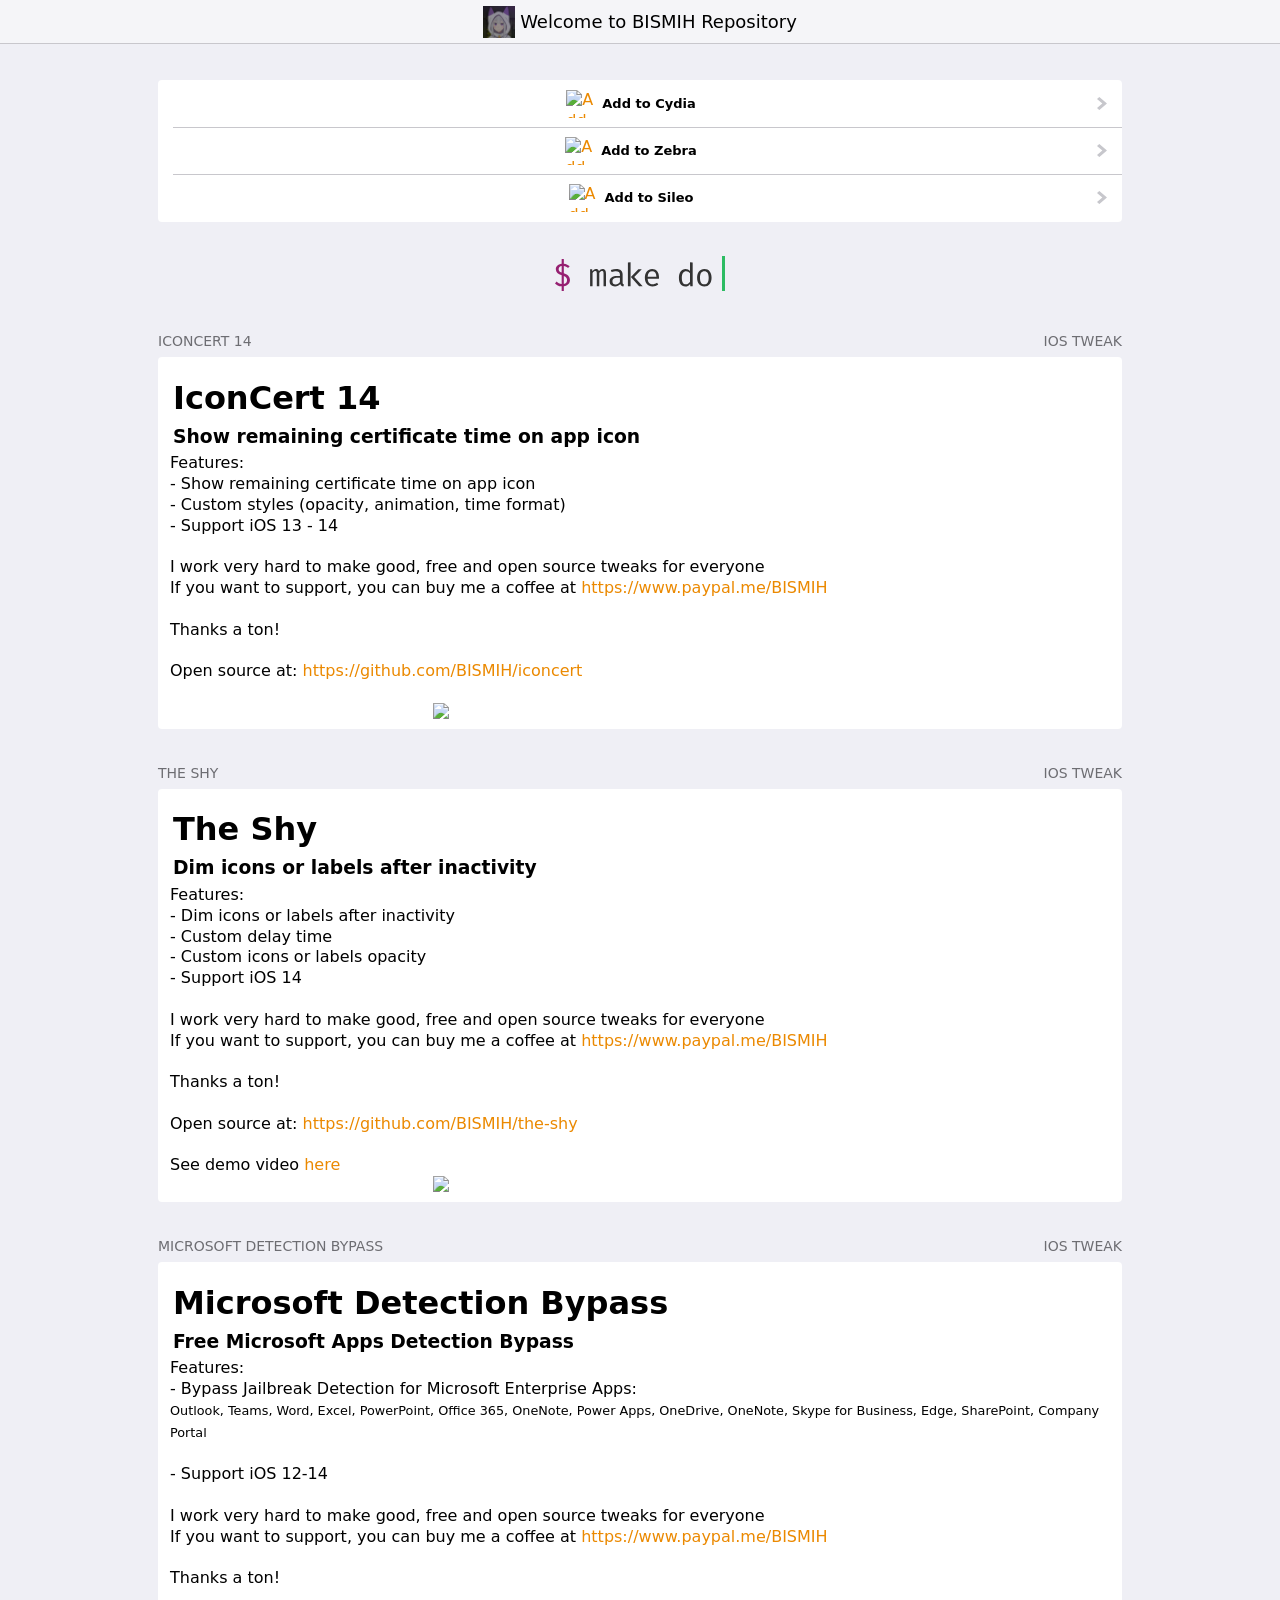
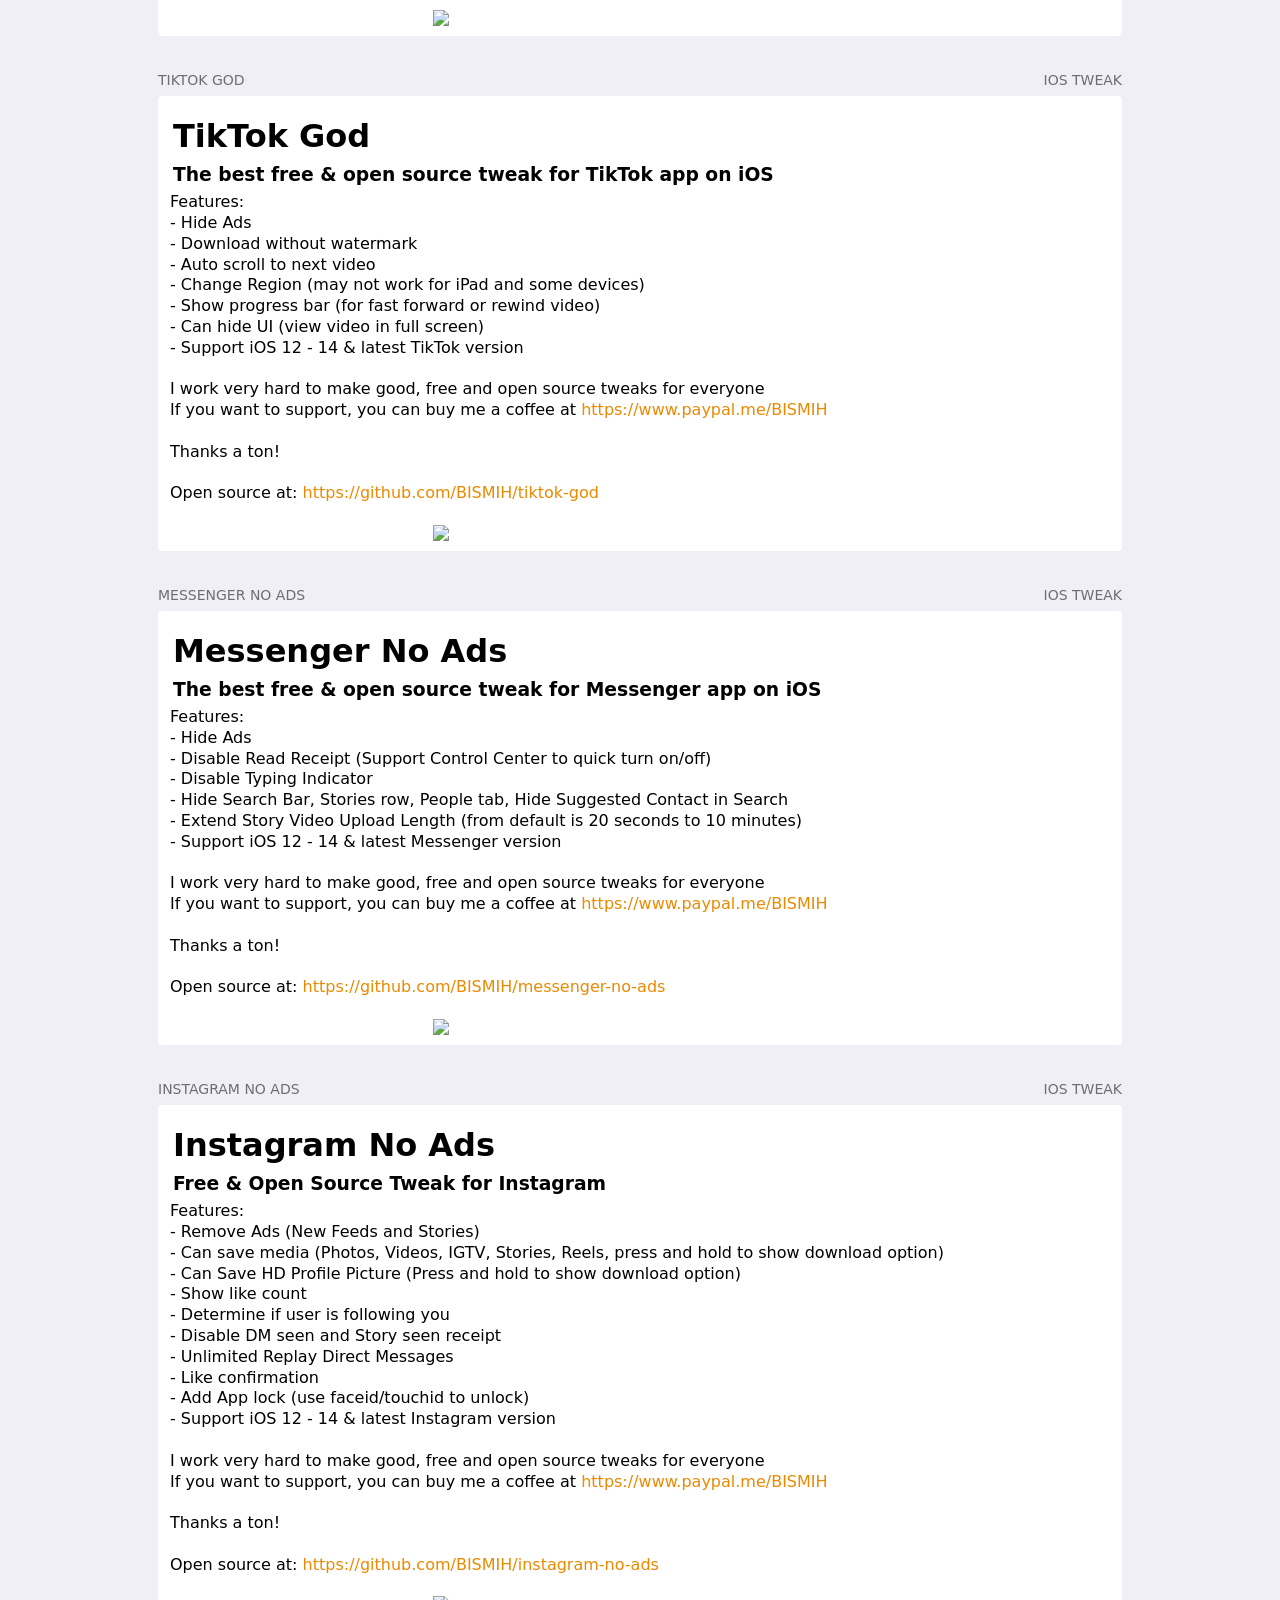
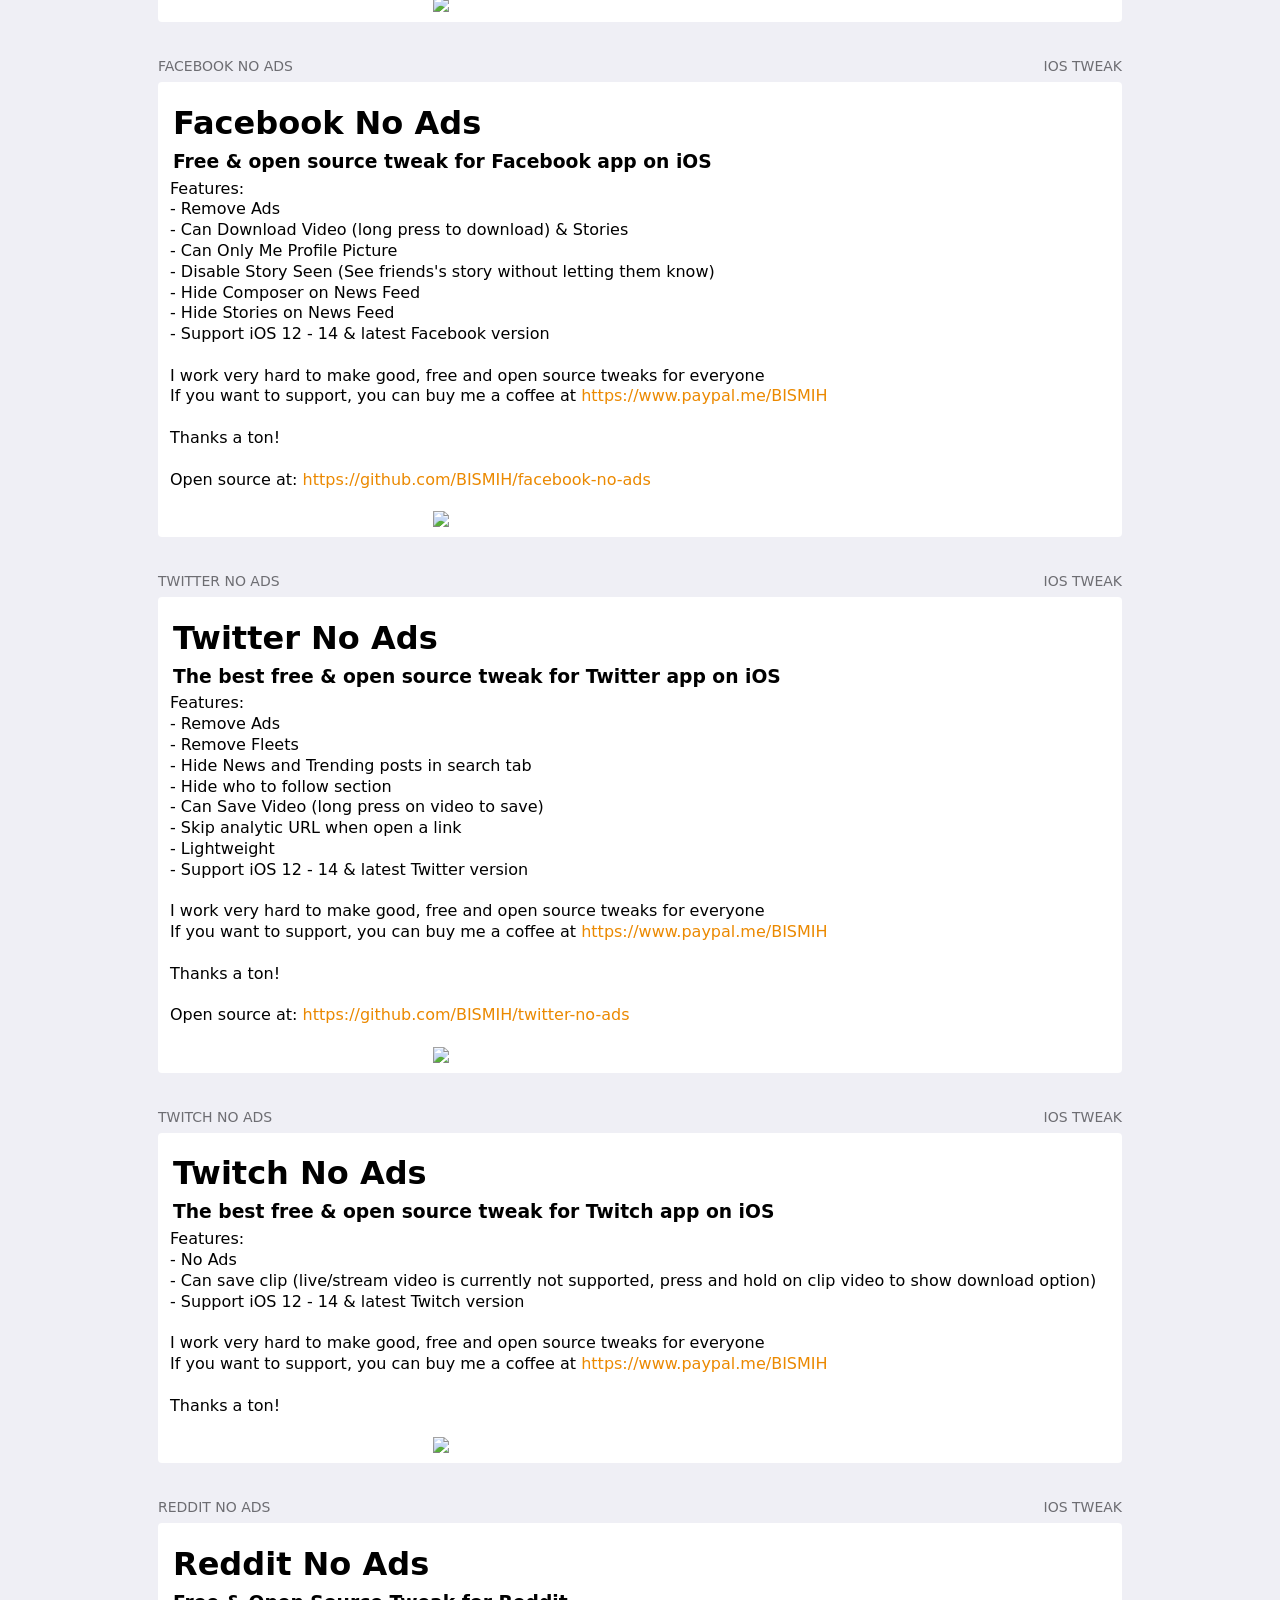
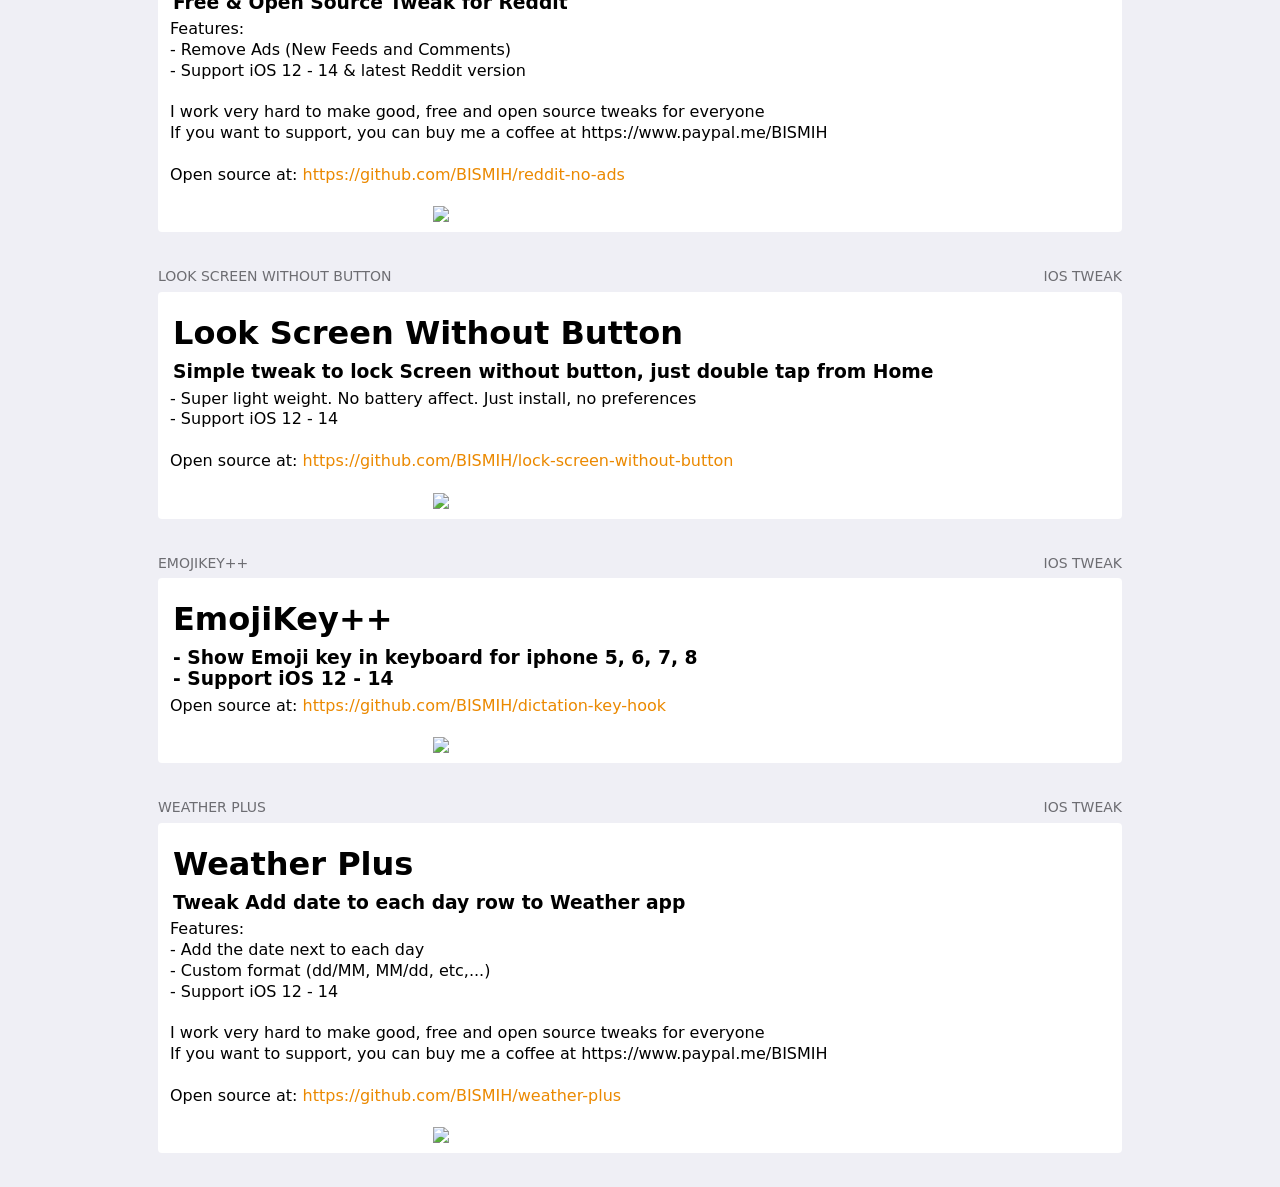
==== commit b84b8c87: "sdfasdf" ====
--- a/cydia/index.html
+++ b/cydia/index.html
@@ -5,9 +5,9 @@
   </head>
   <head>
     <meta charset="utf-8" />
-    <meta property="og:title" content="Haoict Repo" />
+    <meta property="og:title" content="BISMIH Repo" />
     <meta property="og:image" content="https://banaisakula.github.io/cydia/CydiaIcon.png" />
-    <title>Haoict Repository</title>
+    <title>BISMIH Repository</title>
     <meta name="viewport" content="width=device-width, initial-scale=1" />
     <link rel="shortcut icon" href="./CydiaIcon.png" />
     <link rel="apple-touch-icon" href="./CydiaIcon.png" />
@@ -38,8 +38,8 @@
     <header role="banner">
       <h1>
         <div class="header-banner">
-          <img src="CydiaIcon.png" width="32" height="32" alt="haoict repo" />  
-          <span>Welcome to Haoict Repository</span>
+          <img src="CydiaIcon.png" width="32" height="32" alt="BISMIH repo" />  
+          <span>Welcome to BISMIH Repository</span>
         </div>
       </h1>
     </header>
@@ -130,14 +130,14 @@
                 I work very hard to make good, free and open source tweaks for everyone
                 <br />
                 If you want to support, you can buy me a coffee at
-                <a href="https://www.paypal.me/haoict">https://www.paypal.me/haoict</a>
-                <br />
-                <br />
-                Thanks a ton!
-                <br />
-                <br />
-                Open source at:
-                <a href="https://github.com/haoict/iconcert">https://github.com/haoict/iconcert</a>
+                <a href="https://www.paypal.me/BISMIH">https://www.paypal.me/BISMIH</a>
+                <br />
+                <br />
+                Thanks a ton!
+                <br />
+                <br />
+                Open source at:
+                <a href="https://github.com/BISMIH/iconcert">https://github.com/BISMIH/iconcert</a>
                 <br /><br />
                 <img src="images/iconcert14.jpg" />
               </p>
@@ -172,14 +172,14 @@
                 I work very hard to make good, free and open source tweaks for everyone
                 <br />
                 If you want to support, you can buy me a coffee at
-                <a href="https://www.paypal.me/haoict">https://www.paypal.me/haoict</a>
-                <br />
-                <br />
-                Thanks a ton!
-                <br />
-                <br />
-                Open source at:
-                <a href="https://github.com/haoict/the-shy">https://github.com/haoict/the-shy</a>
+                <a href="https://www.paypal.me/BISMIH">https://www.paypal.me/BISMIH</a>
+                <br />
+                <br />
+                Thanks a ton!
+                <br />
+                <br />
+                Open source at:
+                <a href="https://github.com/BISMIH/the-shy">https://github.com/BISMIH/the-shy</a>
                 <br /><br />See demo video <a href="https://www.reddit.com/r/jailbreak/comments/m2tpom/free_release_thy_shy_dim_home_screen_icons_or/">here</a>
                 <img src="images/the-shy-banner.jpg" />
               </p>
@@ -214,7 +214,7 @@
                 I work very hard to make good, free and open source tweaks for everyone
                 <br />
                 If you want to support, you can buy me a coffee at
-                <a href="https://www.paypal.me/haoict">https://www.paypal.me/haoict</a>
+                <a href="https://www.paypal.me/BISMIH">https://www.paypal.me/BISMIH</a>
                 <br />
                 <br />
                 Thanks a ton!
@@ -256,14 +256,14 @@
                 I work very hard to make good, free and open source tweaks for everyone
                 <br />
                 If you want to support, you can buy me a coffee at
-                <a href="https://www.paypal.me/haoict">https://www.paypal.me/haoict</a>
-                <br />
-                <br />
-                Thanks a ton!
-                <br />
-                <br />
-                Open source at:
-                <a href="https://github.com/haoict/tiktok-god">https://github.com/haoict/tiktok-god</a>
+                <a href="https://www.paypal.me/BISMIH">https://www.paypal.me/BISMIH</a>
+                <br />
+                <br />
+                Thanks a ton!
+                <br />
+                <br />
+                Open source at:
+                <a href="https://github.com/BISMIH/tiktok-god">https://github.com/BISMIH/tiktok-god</a>
                 <br /><br />
                 <img src="images/tiktokgodbanner.jpg" />
               </p>
@@ -300,14 +300,14 @@
                 I work very hard to make good, free and open source tweaks for everyone
                 <br />
                 If you want to support, you can buy me a coffee at
-                <a href="https://www.paypal.me/haoict">https://www.paypal.me/haoict</a>
-                <br />
-                <br />
-                Thanks a ton!
-                <br />
-                <br />
-                Open source at:
-                <a href="https://github.com/haoict/messenger-no-ads">https://github.com/haoict/messenger-no-ads</a>
+                <a href="https://www.paypal.me/BISMIH">https://www.paypal.me/BISMIH</a>
+                <br />
+                <br />
+                Thanks a ton!
+                <br />
+                <br />
+                Open source at:
+                <a href="https://github.com/BISMIH/messenger-no-ads">https://github.com/BISMIH/messenger-no-ads</a>
                 <br /><br />
                 <img src="images/mnabanner.jpg" />
               </p>
@@ -348,14 +348,14 @@
                 I work very hard to make good, free and open source tweaks for everyone
                 <br />
                 If you want to support, you can buy me a coffee at
-                <a href="https://www.paypal.me/haoict">https://www.paypal.me/haoict</a>
-                <br />
-                <br />
-                Thanks a ton!
-                <br />
-                <br />
-                Open source at:
-                <a href="https://github.com/haoict/instagram-no-ads">https://github.com/haoict/instagram-no-ads</a>
+                <a href="https://www.paypal.me/BISMIH">https://www.paypal.me/BISMIH</a>
+                <br />
+                <br />
+                Thanks a ton!
+                <br />
+                <br />
+                Open source at:
+                <a href="https://github.com/BISMIH/instagram-no-ads">https://github.com/BISMIH/instagram-no-ads</a>
                 <br /><br />
                 <img src="images/instanoads.jpg" />
               </p>
@@ -393,14 +393,14 @@
                 I work very hard to make good, free and open source tweaks for everyone
                 <br />
                 If you want to support, you can buy me a coffee at
-                <a href="https://www.paypal.me/haoict">https://www.paypal.me/haoict</a>
-                <br />
-                <br />
-                Thanks a ton!
-                <br />
-                <br />
-                Open source at:
-                <a href="https://github.com/haoict/facebook-no-ads">https://github.com/haoict/facebook-no-ads</a>
+                <a href="https://www.paypal.me/BISMIH">https://www.paypal.me/BISMIH</a>
+                <br />
+                <br />
+                Thanks a ton!
+                <br />
+                <br />
+                Open source at:
+                <a href="https://github.com/BISMIH/facebook-no-ads">https://github.com/BISMIH/facebook-no-ads</a>
                 <br /><br />
                 <img src="images/fnabanner.jpg" />
               </p>
@@ -439,14 +439,14 @@
                 I work very hard to make good, free and open source tweaks for everyone
                 <br />
                 If you want to support, you can buy me a coffee at
-                <a href="https://www.paypal.me/haoict">https://www.paypal.me/haoict</a>
-                <br />
-                <br />
-                Thanks a ton!
-                <br />
-                <br />
-                Open source at:
-                <a href="https://github.com/haoict/twitter-no-ads">https://github.com/haoict/twitter-no-ads</a>
+                <a href="https://www.paypal.me/BISMIH">https://www.paypal.me/BISMIH</a>
+                <br />
+                <br />
+                Thanks a ton!
+                <br />
+                <br />
+                Open source at:
+                <a href="https://github.com/BISMIH/twitter-no-ads">https://github.com/BISMIH/twitter-no-ads</a>
                 <br /><br />
                 <img src="images/tnabanner.jpg" />
               </p>
@@ -481,7 +481,7 @@
                 I work very hard to make good, free and open source tweaks for everyone
                 <br />
                 If you want to support, you can buy me a coffee at
-                <a href="https://www.paypal.me/haoict">https://www.paypal.me/haoict</a>
+                <a href="https://www.paypal.me/BISMIH">https://www.paypal.me/BISMIH</a>
                 <br />
                 <br />
                 Thanks a ton!
@@ -515,10 +515,10 @@
                 - Support iOS 12 - 14 & latest Reddit version<br />
                 <br />
                 I work very hard to make good, free and open source tweaks for everyone<br />
-                If you want to support, you can buy me a coffee at https://www.paypal.me/haoict<br />
-                <br />
-                Open source at:
-                <a href="https://github.com/haoict/reddit-no-ads">https://github.com/haoict/reddit-no-ads</a>
+                If you want to support, you can buy me a coffee at https://www.paypal.me/BISMIH<br />
+                <br />
+                Open source at:
+                <a href="https://github.com/BISMIH/reddit-no-ads">https://github.com/BISMIH/reddit-no-ads</a>
                 <br /><br />
                 <img src="images/rnabanner.jpg" />
               </p>
@@ -548,8 +548,8 @@
                 - Support iOS 12 - 14<br />
                 <br />
                 Open source at:
-                <a href="https://github.com/haoict/lock-screen-without-button"
-                  >https://github.com/haoict/lock-screen-without-button</a
+                <a href="https://github.com/BISMIH/lock-screen-without-button"
+                  >https://github.com/BISMIH/lock-screen-without-button</a
                 >
                 <br /><br />
                 <img src="images/lockscreenwithoutbutton.jpg" />
@@ -578,7 +578,7 @@
               </h3>
               <p>
                 Open source at:
-                <a href="https://github.com/haoict/dictation-key-hook">https://github.com/haoict/dictation-key-hook</a>
+                <a href="https://github.com/BISMIH/dictation-key-hook">https://github.com/BISMIH/dictation-key-hook</a>
                 <br /><br />
                 <img src="images/emojikeyppbanner.jpg" />
               </p>
@@ -610,10 +610,10 @@
                 - Support iOS 12 - 14<br />
                 <br />
                 I work very hard to make good, free and open source tweaks for everyone<br />
-                If you want to support, you can buy me a coffee at https://www.paypal.me/haoict<br />
-                <br />
-                Open source at:
-                <a href="https://github.com/haoict/weather-plus">https://github.com/haoict/weather-plus</a>
+                If you want to support, you can buy me a coffee at https://www.paypal.me/BISMIH<br />
+                <br />
+                Open source at:
+                <a href="https://github.com/BISMIH/weather-plus">https://github.com/BISMIH/weather-plus</a>
                 <br /><br />
                 <img src="images/wpppref.jpg" />
               </p>
--- a/cydia/main.css
+++ b/cydia/main.css
@@ -1,112 +1,890 @@
-html,
-body, footer {
-    overflow: hidden;
-    margin: 0;
+html {
+  line-height: 1.15;
+  -ms-text-size-adjust: 100%;
+  -webkit-text-size-adjust: 100%;
+}
+body {
+  margin: 0;
+}
+article,
+aside,
+footer,
+header,
+nav,
+section {
+  display: block;
+}
+h1 {
+  line-height: 1.2em;
+  font-size: 2em;
+  margin: 0.3em 0;
 }
 
+.header-banner {
+  display: flex;
+  flex-direction: row;
+  align-items: center;
+  justify-content: center;
+  margin: auto;
+}
+.header-banner img {
+  margin-right: 5px;
+}
+
+.head-section .add-to > div {
+  display: flex;
+  flex-direction: row;
+  align-items: center;
+  justify-content: center;
+  margin: auto;
+}
+.head-section .add-to img {
+  width: 28px;
+  height: 28px;
+}
+
+.prompt {
+  font-size: 2em;
+  font-weight: 200;
+  margin: 0 0 40px;
+  text-align: center;
+}
+.prompt:after {
+  content: "";
+  display: inline-block;
+  position: relative;
+  width: .075em;
+  height: 1.1em;
+  background: #2dbc63;
+  animation: cursor 1s linear infinite;
+}
+.prompt svg {
+  height: 1em;
+  vertical-align: baseline;
+}
+@keyframes cursor {
+  0%, 49%, 100% {
+    background: #962071;
+  }
+  50%, 99% {
+    background: transparent;
+  }
+}
+
+figcaption,
+figure,
+main {
+  display: block;
+}
+figure {
+  margin: 1em 40px;
+}
+hr {
+  box-sizing: content-box;
+  height: 0;
+  overflow: visible;
+}
+pre {
+  font-family: monospace, monospace;
+  font-size: 1em;
+}
+a {
+  background-color: transparent;
+  -webkit-text-decoration-skip: objects;
+}
+abbr[title] {
+  border-bottom: none;
+  text-decoration: underline;
+  -webkit-text-decoration: underline dotted;
+  text-decoration: underline dotted;
+}
+b,
+strong {
+  font-weight: inherit;
+}
+b,
+strong {
+  font-weight: bolder;
+}
+code,
+kbd,
+samp {
+  font-family: monospace, monospace;
+  font-size: 1em;
+}
+dfn {
+  font-style: italic;
+}
+mark {
+  background-color: #ff0;
+  color: #000;
+}
+small {
+  font-size: 80%;
+}
+sub,
+sup {
+  font-size: 75%;
+  line-height: 0;
+  position: relative;
+  vertical-align: baseline;
+}
+sub {
+  bottom: -0.25em;
+}
+sup {
+  top: -0.5em;
+}
+audio,
+video {
+  display: inline-block;
+}
+audio:not([controls]) {
+  display: none;
+  height: 0;
+}
+img {
+  border-style: none;
+}
+svg:not(:root) {
+  overflow: hidden;
+}
+button,
+input,
+optgroup,
+select,
+textarea {
+  font-family: sans-serif;
+  font-size: 100%;
+  line-height: 1.15;
+  margin: 0;
+}
+button,
+input {
+  overflow: visible;
+}
+button,
+select {
+  text-transform: none;
+}
+[type="reset"],
+[type="submit"],
+button,
+html [type="button"] {
+  -webkit-appearance: button;
+}
+[type="button"]::-moz-focus-inner,
+[type="reset"]::-moz-focus-inner,
+[type="submit"]::-moz-focus-inner,
+button::-moz-focus-inner {
+  border-style: none;
+  padding: 0;
+}
+[type="button"]:-moz-focusring,
+[type="reset"]:-moz-focusring,
+[type="submit"]:-moz-focusring,
+button:-moz-focusring {
+  outline: 1px dotted ButtonText;
+}
+fieldset {
+  padding: 0.35em 0.75em 0.625em;
+}
+legend {
+  box-sizing: border-box;
+  color: inherit;
+  display: table;
+  max-width: 100%;
+  padding: 0;
+  white-space: normal;
+}
+progress {
+  display: inline-block;
+  vertical-align: baseline;
+}
+textarea {
+  overflow: auto;
+}
+[type="checkbox"],
+[type="radio"] {
+  box-sizing: border-box;
+  padding: 0;
+}
+[type="number"]::-webkit-inner-spin-button,
+[type="number"]::-webkit-outer-spin-button {
+  height: auto;
+}
+[type="search"] {
+  -webkit-appearance: textfield;
+  outline-offset: -2px;
+}
+[type="search"]::-webkit-search-cancel-button,
+[type="search"]::-webkit-search-decoration {
+  -webkit-appearance: none;
+}
+::-webkit-file-upload-button {
+  -webkit-appearance: button;
+  font: inherit;
+}
+details,
+menu {
+  display: block;
+}
+summary {
+  display: list-item;
+}
+canvas {
+  display: inline-block;
+}
+template {
+  display: none;
+}
+[hidden] {
+  display: none;
+}
+.font-body,
 body {
-    font-family: 'Open Sans', 'Helvetica Neue', 'Hiragino Sans GB', 'LiHei Pro', Arial, sans-serif;
-    color: #333;
+  font: 400 16px/1.3em system-ui, BlinkMacSystemFont, -apple-system-font,
+    "Helvetica Neue", sans-serif;
+  font: -apple-system-body;
+}
+.font-subtitle,
+[role="footer"],
+body > p,
+h2,
+header .date {
+  font-size: 14px;
+  font-weight: 400;
+}
+.font-bold,
+b,
+strong {
+  font-weight: 600;
+}
+.font-heading,
+body > header h1 {
+  font-weight: 500;
+  font: -apple-system-headline;
+}
+iframe {
+  border: 0;
+}
+a,
+button {
+  color: #eb8900;
+  text-decoration: none;
+}
+button {
+  background: 0 0;
+  border: 0;
+  margin: 0;
+  padding: 0;
+  -webkit-appearance: none;
+  -moz-appearance: none;
+  appearance: none;
+}
+#about:after,
+#about:before,
+#about > li:after,
+#promo:after,
+#promo:before,
+#promo > li:after,
+.subpixel-line,
+body > header:after,
+hr,
+section > ul:after,
+section > ul:before,
+section > ul > li:after {
+  display: block;
+  width: 100%;
+  height: 1px;
+  background: #c8c7cc;
+}
+.has-subpixel #about:after,
+.has-subpixel #about:before,
+.has-subpixel #about > li:after,
+.has-subpixel #promo:after,
+.has-subpixel #promo:before,
+.has-subpixel #promo > li:after,
+.has-subpixel .subpixel-line,
+.has-subpixel body > header:after,
+.has-subpixel hr,
+.has-subpixel section > ul:after,
+.has-subpixel section > ul:before,
+.has-subpixel section > ul > li:after {
+  height: 0.5px;
+}
+.has-subpixel-3x #about:after,
+.has-subpixel-3x #about:before,
+.has-subpixel-3x #about > li:after,
+.has-subpixel-3x #promo:after,
+.has-subpixel-3x #promo:before,
+.has-subpixel-3x #promo > li:after,
+.has-subpixel-3x .subpixel-line,
+.has-subpixel-3x body > header:after,
+.has-subpixel-3x hr,
+.has-subpixel-3x section > ul:after,
+.has-subpixel-3x section > ul:before,
+.has-subpixel-3x section > ul > li:after {
+  height: 0.33333px;
+}
+html {
+  background: #efeff5;
+}
+html .depiction {
+  background: 0 0;
+}
+body {
+  margin: 80px 0 35px 0;
+}
+.cydia body {
+  margin-top: 35px;
+}
+.depiction body {
+  margin-top: 0;
+  margin-bottom: 0;
+}
+@media (min-width: 708px) {
+  #content {
+    width: 708px;
+    margin: 0 auto;
+  }
+}
+@media (min-width: 964px) {
+  #content {
+    width: 964px;
+  }
+}
+[role="footer"],
+body > p,
+h2,
+header .date {
+  margin: 15px;
+  color: #6d6d72;
+}
+@media (min-width: 708px) {
+  [role="footer"],
+  body > p,
+  h2,
+  header .date {
+    margin-left: 0;
+    margin-right: 0;
+  }
+}
+h2,
+header .date {
+  text-transform: uppercase;
+  margin-bottom: 5px;
+}
+h2 a,
+header .date a {
+  color: inherit;
+}
+h2 a:active,
+h2 a:focus,
+h2 a:hover,
+header .date a:active,
+header .date a:focus,
+header .date a:hover {
+  text-decoration: underline;
+}
+hr {
+  border: 0;
+}
+body > header {
+  position: fixed;
+  top: 0;
+  left: 0;
+  width: 100%;
+  height: 44px;
+  z-index: 10;
+  background: rgba(246, 246, 248, 0.85);
+  -webkit-backdrop-filter: blur(20px);
+  backdrop-filter: blur(20px);
+}
+body > header:after {
+  content: "";
+  position: absolute;
+  left: 0;
+  bottom: 0;
+}
+.cydia body > header {
+  display: none;
+}
+.cydia body > header + p {
+  margin-top: -20px;
+}
+body > header h1 {
+  margin: 0;
+  text-align: center;
+  font-size: 18px;
+  line-height: 44px;
+}
+#about,
+#promo,
+section > ul {
+  position: relative;
+  margin: 5px 0 35px 0;
+  padding: 0;
+  list-style: none;
+  background: #fff;
+}
+@media (min-width: 708px) {
+  #about,
+  #promo,
+  section > ul {
+    border-radius: 4px;
+  }
+}
+#about:after,
+#about:before,
+#promo:after,
+#promo:before,
+section > ul:after,
+section > ul:before {
+  content: "";
+  position: absolute;
+  left: 0;
+}
+@media (min-width: 708px) {
+  #about:after,
+  #about:before,
+  #promo:after,
+  #promo:before,
+  section > ul:after,
+  section > ul:before {
+    display: none;
+  }
+}
+#about:before,
+#promo:before,
+section > ul:before {
+  top: 0;
+}
+#about:after,
+#promo:after,
+section > ul:after {
+  bottom: 0;
+}
+#about > li,
+#promo > li,
+section > ul > li {
+  position: relative;
+  margin-left: 15px;
+  margin-bottom: -1px;
+  padding: 12px 15px 12px 0;
+}
+#about > li:after,
+#promo > li:after,
+section > ul > li:after {
+  content: "";
+  position: absolute;
+  top: 0;
+  left: 0;
+}
+#about > li:first-child:after,
+#promo > li:first-child:after,
+section > ul > li:first-child:after {
+  background: 0 0;
+}
+@media (min-width: 708px) {
+  #about > li:first-child,
+  #about > li:first-child [role="button"],
+  #about > li:first-child [role="link"],
+  #about > li:first-child p,
+  #promo > li:first-child,
+  #promo > li:first-child [role="button"],
+  #promo > li:first-child [role="link"],
+  #promo > li:first-child p,
+  section > ul > li:first-child,
+  section > ul > li:first-child [role="button"],
+  section > ul > li:first-child [role="link"],
+  section > ul > li:first-child p {
+    border-top-left-radius: 4px;
+    border-top-right-radius: 4px;
+  }
+  #about > li:last-child,
+  #about > li:last-child [role="button"],
+  #about > li:last-child [role="link"],
+  #about > li:last-child p,
+  #promo > li:last-child,
+  #promo > li:last-child [role="button"],
+  #promo > li:last-child [role="link"],
+  #promo > li:last-child p,
+  section > ul > li:last-child,
+  section > ul > li:last-child [role="button"],
+  section > ul > li:last-child [role="link"],
+  section > ul > li:last-child p {
+    border-bottom-left-radius: 4px;
+    border-bottom-right-radius: 4px;
+  }
+}
+#about > li [role="button"],
+#about > li [role="link"],
+#about > li ol,
+#about > li p,
+#about > li ul,
+#promo > li [role="button"],
+#promo > li [role="link"],
+#promo > li ol,
+#promo > li p,
+#promo > li ul,
+section > ul > li [role="button"],
+section > ul > li [role="link"],
+section > ul > li ol,
+section > ul > li p,
+section > ul > li ul {
+  padding: 10px 12px;
+  margin: -12px -15px;
+}
+#about > li ol,
+#about > li ul,
+#promo > li ol,
+#promo > li ul,
+section > ul > li ol,
+section > ul > li ul {
+  margin-left: 0;
+  padding-left: 36px;
+}
+#about > li.has-icon,
+#promo > li.has-icon,
+section > ul > li.has-icon {
+  margin-left: 59px;
+}
+#about > li.has-icon [role="button"],
+#about > li.has-icon [role="link"],
+#about > li.has-icon p,
+#promo > li.has-icon [role="button"],
+#promo > li.has-icon [role="link"],
+#promo > li.has-icon p,
+section > ul > li.has-icon [role="button"],
+section > ul > li.has-icon [role="link"],
+section > ul > li.has-icon p {
+  margin-left: -59px;
+  padding-left: 59px;
+}
+#about > li .icon,
+#promo > li .icon,
+section > ul > li .icon {
+  position: absolute;
+  top: 7px;
+  left: 15px;
+  width: 29px;
+  height: 29px;
+}
+#about > li [role="button"],
+#about > li [role="link"],
+#promo > li [role="button"],
+#promo > li [role="link"],
+section > ul > li [role="button"],
+section > ul > li [role="link"] {
+  display: block;
+  color: #eb8900;
+  padding-right: 30px;
+  -webkit-tap-highlight-color: transparent;
+  position: relative;
+  z-index: 2;
+}
+#about > li [role="button"]:active,
+#about > li [role="button"]:focus,
+#about > li [role="link"]:active,
+#about > li [role="link"]:focus,
+#promo > li [role="button"]:active,
+#promo > li [role="button"]:focus,
+#promo > li [role="link"]:active,
+#promo > li [role="link"]:focus,
+section > ul > li [role="button"]:active,
+section > ul > li [role="button"]:focus,
+section > ul > li [role="link"]:active,
+section > ul > li [role="link"]:focus {
+  background-color: #d9d9d9;
+}
+#about > li [role="button"]:after,
+#about > li [role="link"]:after,
+#promo > li [role="button"]:after,
+#promo > li [role="link"]:after,
+section > ul > li [role="button"]:after,
+section > ul > li [role="link"]:after {
+  content: "";
+  display: block;
+  background: url([data-uri]);
+  position: absolute;
+  top: 50%;
+  right: 15px;
+  width: 10px;
+  height: 13px;
+  margin-top: -7px;
+  background-size: 100% 100%;
+}
+#about > li > button,
+#promo > li > button,
+section > ul > li > button {
+  font: inherit;
+  width: 100%;
+  text-align: left;
+}
+#about > li .pull-in,
+#promo > li .pull-in,
+section > ul > li .pull-in {
+  vertical-align: top;
+}
+@media (max-width: 321px) {
+  #about > li .pull-in,
+  #promo > li .pull-in,
+  section > ul > li .pull-in {
+    margin: -11px -15px;
+  }
+}
+#about + [role="footer"],
+#about + p,
+#promo + [role="footer"],
+#promo + p,
+section > ul + [role="footer"],
+section > ul + p {
+  margin-top: -25px;
+}
+.icon {
+  display: inline-block;
+  width: 1em;
+  height: 1em;
+  fill: currentColor;
+  position: relative;
+  top: 0.15em;
+}
+.icon-chariz {
+  top: 0.1em;
+  width: 0.62em;
+}
+.clear {
+  display: block;
+  clear: both;
+}
+.center {
+  text-align: center;
+}
+h3,
+h4,
+h5,
+h6 {
+  margin-top: 0.5rem;
+  margin-bottom: 0.5rem;
+}
+code {
+  font-family: Menlo, Consolas, monospace;
+}
+body {
+  word-wrap: break-word;
+}
+.adsbygoogle {
+  display: block;
+}
+body > header > h1 {
+  position: absolute;
+  top: 0;
+  left: 0;
+  right: 0;
+  bottom: 0;
+  z-index: 11;
+}
+body > header > a {
+  display: block;
+  float: left;
+  font-size: 18px;
+  line-height: 44px;
+  padding: 0 12px;
+  transition: opacity 0.3s ease-out;
+  -webkit-tap-highlight-color: transparent;
+  position: relative;
+  z-index: 12;
+}
+body > header > a:active,
+body > header > a:focus {
+  opacity: 0.25;
+}
+header .date {
+  float: right;
+  margin-top: 0;
+  margin-bottom: 0;
+}
+@media (min-width: 708px) {
+  header .date {
+    margin-left: 0;
+    margin-right: 0;
+  }
+}
+footer {
+  text-align: center;
+}
+footer > :first-child {
+  margin-top: 0;
+}
+footer > :last-child {
+  margin-bottom: 0;
+}
+footer .they-pay-the-bills {
+  display: inline-block;
+}
+#archive-nav {
+  display: table;
+  width: 100%;
+}
+#archive-nav p {
+  display: table-cell;
+  margin: 0;
+  padding: 0 15px;
+}
+@media (min-width: 708px) {
+  #archive-nav p {
+    padding: 0;
+  }
+}
+#archive-nav p.next {
+  text-align: right;
+}
+nav a {
+  margin-right: 0.5em;
+  white-space: nowrap;
+}
+nav a:last-child {
+  margin-right: 0;
+}
+nav a .icon {
+  font-size: 0.95em;
+  top: 0.09em;
+  margin-right: -0.09em;
+}
+article > p {
+  margin: 0 15px 40px 15px;
+}
+@media (min-width: 708px) {
+  article > p {
+    margin-left: 0;
+    margin-right: 0;
+  }
+}
+.cydia #about {
+  display: none;
+}
+.prerequisite {
+  display: none;
+  text-align: center;
+  padding: 0 15px;
+}
+.prerequisite.show {
+  display: block;
+}
+.prerequisite .icon {
+  font-size: 1.1em;
+  color: #fff;
+  padding: 0.15em;
+  border-radius: 50%;
+  vertical-align: bottom;
+  top: 0.1em;
+}
+.prerequisite .icon.icon-check {
+  background: #4cd964;
+}
+.prerequisite .icon.icon-info {
+  background: #007aff;
+}
+.content img {
+  display: block;
+  margin: 0 auto;
+  width: 100%;
+  max-width: 414px;
+}
+.package-info dl {
+  font-size: 0.85em;
+  margin: 0;
+}
+.package-info dl dt {
+  float: left;
+  clear: left;
+  width: 100px;
+  text-align: right;
+  color: #6d6d72;
+  margin-right: 8px;
+}
+.package-info dl dd {
+  margin-left: 108px;
+}
+.package-info p {
+  margin-top: 0;
+}
+@media (max-width: 708px) {
+  #about {
+    margin-top: -36px;
+  }
+  #about:before {
+    background: 0 0;
+  }
+}
+#about .add-to {
+  display: block;
+  color: #000;
+}
+.cydia #about .add-to {
+  display: none;
+}
+#about .add-to div {
+  max-width: 400px;
+}
+#about .add-to img {
+  float: left;
+  margin-right: 8px;
+}
+#about .add-to p {
+  margin: 2px 0;
+  padding: 0;
+  font-size: 13px;
+  line-height: 1.2em;
+  color: #000;
 }
 
-#wrapper {
-    position: absolute;
-    left: 0;
-    width: 320px;
-    text-align: center;
-    top: 50%;
-    left: 50%;
-    margin-left: -160px;
-    margin-top: -160px;
-    -webkit-user-select: none;
-    -moz-user-select: none;
-    user-select: none;
-}
-
-h1 {
-    color: #555;
-    font-weight: 700;
-    font-size: 30px;
-    letter-spacing: 0px;
-    text-transform:capitalize;
-    margin: 12px 0;
-    left: 4px;
-}
-
-h2 {
-    color: #666;
-    font-weight: normal;
-    font-size: 15px;
-    letter-spacing: .12em;
-    margin-bottom: 30px;
-    left: 3px;
-}
-
-h1,
-h2 {
-    position: relative;
-}
-
-p {
-    font-size: 14px;
-    line-height: 2em;
-    margin: 0;
-    letter-spacing: 2px;
-}
-
-canvas {
-    position: absolute;
-    top: 0;
-    left: 0;
-    z-index: 0;
-    width: 100%;
-    height: 100%;
-    pointer-events: none;
-}
-
-a {
-    color: #777;
-    text-decoration: none;
-    transition: color .2s ease;
-}
-
-a:hover {
-    color: #f33;
-}
-
-/* Footer */
-
-#footer {
-    -moz-transition: -moz-transform 0.325s ease-in-out, -moz-filter 0.325s ease-in-out, opacity 0.325s ease-in-out;
-    -webkit-transition: -webkit-transform 0.325s ease-in-out, -webkit-filter 0.325s ease-in-out, opacity 0.325s ease-in-out;
-    -ms-transition: -ms-transform 0.325s ease-in-out, -ms-filter 0.325s ease-in-out, opacity 0.325s ease-in-out;
-    transition: transform 0.325s ease-in-out, filter 0.325s ease-in-out, opacity 0.325s ease-in-out;
-    width: 100%;
-    max-width: 100%;
-    margin-top: 2rem;
-    text-align: center;
-}
-
-#footer .copyright {
-    letter-spacing: 0.1rem;
-    font-size: 0.6rem;
-    opacity: 0.75;
-    margin-bottom: 0;
-    text-transform: capitalize;
-}
-
-body.is-article-visible #footer {
-    -moz-transform: scale(0.95);
-    -webkit-transform: scale(0.95);
-    -ms-transform: scale(0.95);
-    transform: scale(0.95);
-    -moz-filter: blur(0.1rem);
-    -webkit-filter: blur(0.1rem);
-    -ms-filter: blur(0.1rem);
-    filter: blur(0.1rem);
-    opacity: 0;
-}
-
-body.is-loading #footer {
-    opacity: 0;
-}
+#promo {
+  display: none;
+}
+#promo.show {
+  display: block;
+}
+#promo a {
+  color: #000;
+}
+.embed-responsive {
+  position: relative;
+  display: block;
+  width: 100%;
+  padding: 0;
+  overflow: hidden;
+}
+.embed-responsive::before {
+  display: block;
+  content: "";
+}
+.embed-responsive .embed-responsive-item,
+.embed-responsive embed,
+.embed-responsive iframe,
+.embed-responsive object,
+.embed-responsive video {
+  position: absolute;
+  top: 0;
+  bottom: 0;
+  left: 0;
+  width: 100%;
+  height: 100%;
+  border: 0;
+}
+.embed-responsive-21by9::before {
+  padding-top: 42.85714%;
+}
+.embed-responsive-16by9::before {
+  padding-top: 56.25%;
+}
+.embed-responsive-4by3::before {
+  padding-top: 75%;
+}
+.embed-responsive-1by1::before {
+  padding-top: 100%;
+}
+.embed-responsive * {
+  border-radius: 4px;
+}
--- a/cydia/main.css
+++ b/cydia/main.css
@@ -1,112 +1,890 @@
-html,
-body, footer {
-    overflow: hidden;
-    margin: 0;
+html {
+  line-height: 1.15;
+  -ms-text-size-adjust: 100%;
+  -webkit-text-size-adjust: 100%;
+}
+body {
+  margin: 0;
+}
+article,
+aside,
+footer,
+header,
+nav,
+section {
+  display: block;
+}
+h1 {
+  line-height: 1.2em;
+  font-size: 2em;
+  margin: 0.3em 0;
 }
 
+.header-banner {
+  display: flex;
+  flex-direction: row;
+  align-items: center;
+  justify-content: center;
+  margin: auto;
+}
+.header-banner img {
+  margin-right: 5px;
+}
+
+.head-section .add-to > div {
+  display: flex;
+  flex-direction: row;
+  align-items: center;
+  justify-content: center;
+  margin: auto;
+}
+.head-section .add-to img {
+  width: 28px;
+  height: 28px;
+}
+
+.prompt {
+  font-size: 2em;
+  font-weight: 200;
+  margin: 0 0 40px;
+  text-align: center;
+}
+.prompt:after {
+  content: "";
+  display: inline-block;
+  position: relative;
+  width: .075em;
+  height: 1.1em;
+  background: #2dbc63;
+  animation: cursor 1s linear infinite;
+}
+.prompt svg {
+  height: 1em;
+  vertical-align: baseline;
+}
+@keyframes cursor {
+  0%, 49%, 100% {
+    background: #962071;
+  }
+  50%, 99% {
+    background: transparent;
+  }
+}
+
+figcaption,
+figure,
+main {
+  display: block;
+}
+figure {
+  margin: 1em 40px;
+}
+hr {
+  box-sizing: content-box;
+  height: 0;
+  overflow: visible;
+}
+pre {
+  font-family: monospace, monospace;
+  font-size: 1em;
+}
+a {
+  background-color: transparent;
+  -webkit-text-decoration-skip: objects;
+}
+abbr[title] {
+  border-bottom: none;
+  text-decoration: underline;
+  -webkit-text-decoration: underline dotted;
+  text-decoration: underline dotted;
+}
+b,
+strong {
+  font-weight: inherit;
+}
+b,
+strong {
+  font-weight: bolder;
+}
+code,
+kbd,
+samp {
+  font-family: monospace, monospace;
+  font-size: 1em;
+}
+dfn {
+  font-style: italic;
+}
+mark {
+  background-color: #ff0;
+  color: #000;
+}
+small {
+  font-size: 80%;
+}
+sub,
+sup {
+  font-size: 75%;
+  line-height: 0;
+  position: relative;
+  vertical-align: baseline;
+}
+sub {
+  bottom: -0.25em;
+}
+sup {
+  top: -0.5em;
+}
+audio,
+video {
+  display: inline-block;
+}
+audio:not([controls]) {
+  display: none;
+  height: 0;
+}
+img {
+  border-style: none;
+}
+svg:not(:root) {
+  overflow: hidden;
+}
+button,
+input,
+optgroup,
+select,
+textarea {
+  font-family: sans-serif;
+  font-size: 100%;
+  line-height: 1.15;
+  margin: 0;
+}
+button,
+input {
+  overflow: visible;
+}
+button,
+select {
+  text-transform: none;
+}
+[type="reset"],
+[type="submit"],
+button,
+html [type="button"] {
+  -webkit-appearance: button;
+}
+[type="button"]::-moz-focus-inner,
+[type="reset"]::-moz-focus-inner,
+[type="submit"]::-moz-focus-inner,
+button::-moz-focus-inner {
+  border-style: none;
+  padding: 0;
+}
+[type="button"]:-moz-focusring,
+[type="reset"]:-moz-focusring,
+[type="submit"]:-moz-focusring,
+button:-moz-focusring {
+  outline: 1px dotted ButtonText;
+}
+fieldset {
+  padding: 0.35em 0.75em 0.625em;
+}
+legend {
+  box-sizing: border-box;
+  color: inherit;
+  display: table;
+  max-width: 100%;
+  padding: 0;
+  white-space: normal;
+}
+progress {
+  display: inline-block;
+  vertical-align: baseline;
+}
+textarea {
+  overflow: auto;
+}
+[type="checkbox"],
+[type="radio"] {
+  box-sizing: border-box;
+  padding: 0;
+}
+[type="number"]::-webkit-inner-spin-button,
+[type="number"]::-webkit-outer-spin-button {
+  height: auto;
+}
+[type="search"] {
+  -webkit-appearance: textfield;
+  outline-offset: -2px;
+}
+[type="search"]::-webkit-search-cancel-button,
+[type="search"]::-webkit-search-decoration {
+  -webkit-appearance: none;
+}
+::-webkit-file-upload-button {
+  -webkit-appearance: button;
+  font: inherit;
+}
+details,
+menu {
+  display: block;
+}
+summary {
+  display: list-item;
+}
+canvas {
+  display: inline-block;
+}
+template {
+  display: none;
+}
+[hidden] {
+  display: none;
+}
+.font-body,
 body {
-    font-family: 'Open Sans', 'Helvetica Neue', 'Hiragino Sans GB', 'LiHei Pro', Arial, sans-serif;
-    color: #333;
+  font: 400 16px/1.3em system-ui, BlinkMacSystemFont, -apple-system-font,
+    "Helvetica Neue", sans-serif;
+  font: -apple-system-body;
+}
+.font-subtitle,
+[role="footer"],
+body > p,
+h2,
+header .date {
+  font-size: 14px;
+  font-weight: 400;
+}
+.font-bold,
+b,
+strong {
+  font-weight: 600;
+}
+.font-heading,
+body > header h1 {
+  font-weight: 500;
+  font: -apple-system-headline;
+}
+iframe {
+  border: 0;
+}
+a,
+button {
+  color: #eb8900;
+  text-decoration: none;
+}
+button {
+  background: 0 0;
+  border: 0;
+  margin: 0;
+  padding: 0;
+  -webkit-appearance: none;
+  -moz-appearance: none;
+  appearance: none;
+}
+#about:after,
+#about:before,
+#about > li:after,
+#promo:after,
+#promo:before,
+#promo > li:after,
+.subpixel-line,
+body > header:after,
+hr,
+section > ul:after,
+section > ul:before,
+section > ul > li:after {
+  display: block;
+  width: 100%;
+  height: 1px;
+  background: #c8c7cc;
+}
+.has-subpixel #about:after,
+.has-subpixel #about:before,
+.has-subpixel #about > li:after,
+.has-subpixel #promo:after,
+.has-subpixel #promo:before,
+.has-subpixel #promo > li:after,
+.has-subpixel .subpixel-line,
+.has-subpixel body > header:after,
+.has-subpixel hr,
+.has-subpixel section > ul:after,
+.has-subpixel section > ul:before,
+.has-subpixel section > ul > li:after {
+  height: 0.5px;
+}
+.has-subpixel-3x #about:after,
+.has-subpixel-3x #about:before,
+.has-subpixel-3x #about > li:after,
+.has-subpixel-3x #promo:after,
+.has-subpixel-3x #promo:before,
+.has-subpixel-3x #promo > li:after,
+.has-subpixel-3x .subpixel-line,
+.has-subpixel-3x body > header:after,
+.has-subpixel-3x hr,
+.has-subpixel-3x section > ul:after,
+.has-subpixel-3x section > ul:before,
+.has-subpixel-3x section > ul > li:after {
+  height: 0.33333px;
+}
+html {
+  background: #efeff5;
+}
+html .depiction {
+  background: 0 0;
+}
+body {
+  margin: 80px 0 35px 0;
+}
+.cydia body {
+  margin-top: 35px;
+}
+.depiction body {
+  margin-top: 0;
+  margin-bottom: 0;
+}
+@media (min-width: 708px) {
+  #content {
+    width: 708px;
+    margin: 0 auto;
+  }
+}
+@media (min-width: 964px) {
+  #content {
+    width: 964px;
+  }
+}
+[role="footer"],
+body > p,
+h2,
+header .date {
+  margin: 15px;
+  color: #6d6d72;
+}
+@media (min-width: 708px) {
+  [role="footer"],
+  body > p,
+  h2,
+  header .date {
+    margin-left: 0;
+    margin-right: 0;
+  }
+}
+h2,
+header .date {
+  text-transform: uppercase;
+  margin-bottom: 5px;
+}
+h2 a,
+header .date a {
+  color: inherit;
+}
+h2 a:active,
+h2 a:focus,
+h2 a:hover,
+header .date a:active,
+header .date a:focus,
+header .date a:hover {
+  text-decoration: underline;
+}
+hr {
+  border: 0;
+}
+body > header {
+  position: fixed;
+  top: 0;
+  left: 0;
+  width: 100%;
+  height: 44px;
+  z-index: 10;
+  background: rgba(246, 246, 248, 0.85);
+  -webkit-backdrop-filter: blur(20px);
+  backdrop-filter: blur(20px);
+}
+body > header:after {
+  content: "";
+  position: absolute;
+  left: 0;
+  bottom: 0;
+}
+.cydia body > header {
+  display: none;
+}
+.cydia body > header + p {
+  margin-top: -20px;
+}
+body > header h1 {
+  margin: 0;
+  text-align: center;
+  font-size: 18px;
+  line-height: 44px;
+}
+#about,
+#promo,
+section > ul {
+  position: relative;
+  margin: 5px 0 35px 0;
+  padding: 0;
+  list-style: none;
+  background: #fff;
+}
+@media (min-width: 708px) {
+  #about,
+  #promo,
+  section > ul {
+    border-radius: 4px;
+  }
+}
+#about:after,
+#about:before,
+#promo:after,
+#promo:before,
+section > ul:after,
+section > ul:before {
+  content: "";
+  position: absolute;
+  left: 0;
+}
+@media (min-width: 708px) {
+  #about:after,
+  #about:before,
+  #promo:after,
+  #promo:before,
+  section > ul:after,
+  section > ul:before {
+    display: none;
+  }
+}
+#about:before,
+#promo:before,
+section > ul:before {
+  top: 0;
+}
+#about:after,
+#promo:after,
+section > ul:after {
+  bottom: 0;
+}
+#about > li,
+#promo > li,
+section > ul > li {
+  position: relative;
+  margin-left: 15px;
+  margin-bottom: -1px;
+  padding: 12px 15px 12px 0;
+}
+#about > li:after,
+#promo > li:after,
+section > ul > li:after {
+  content: "";
+  position: absolute;
+  top: 0;
+  left: 0;
+}
+#about > li:first-child:after,
+#promo > li:first-child:after,
+section > ul > li:first-child:after {
+  background: 0 0;
+}
+@media (min-width: 708px) {
+  #about > li:first-child,
+  #about > li:first-child [role="button"],
+  #about > li:first-child [role="link"],
+  #about > li:first-child p,
+  #promo > li:first-child,
+  #promo > li:first-child [role="button"],
+  #promo > li:first-child [role="link"],
+  #promo > li:first-child p,
+  section > ul > li:first-child,
+  section > ul > li:first-child [role="button"],
+  section > ul > li:first-child [role="link"],
+  section > ul > li:first-child p {
+    border-top-left-radius: 4px;
+    border-top-right-radius: 4px;
+  }
+  #about > li:last-child,
+  #about > li:last-child [role="button"],
+  #about > li:last-child [role="link"],
+  #about > li:last-child p,
+  #promo > li:last-child,
+  #promo > li:last-child [role="button"],
+  #promo > li:last-child [role="link"],
+  #promo > li:last-child p,
+  section > ul > li:last-child,
+  section > ul > li:last-child [role="button"],
+  section > ul > li:last-child [role="link"],
+  section > ul > li:last-child p {
+    border-bottom-left-radius: 4px;
+    border-bottom-right-radius: 4px;
+  }
+}
+#about > li [role="button"],
+#about > li [role="link"],
+#about > li ol,
+#about > li p,
+#about > li ul,
+#promo > li [role="button"],
+#promo > li [role="link"],
+#promo > li ol,
+#promo > li p,
+#promo > li ul,
+section > ul > li [role="button"],
+section > ul > li [role="link"],
+section > ul > li ol,
+section > ul > li p,
+section > ul > li ul {
+  padding: 10px 12px;
+  margin: -12px -15px;
+}
+#about > li ol,
+#about > li ul,
+#promo > li ol,
+#promo > li ul,
+section > ul > li ol,
+section > ul > li ul {
+  margin-left: 0;
+  padding-left: 36px;
+}
+#about > li.has-icon,
+#promo > li.has-icon,
+section > ul > li.has-icon {
+  margin-left: 59px;
+}
+#about > li.has-icon [role="button"],
+#about > li.has-icon [role="link"],
+#about > li.has-icon p,
+#promo > li.has-icon [role="button"],
+#promo > li.has-icon [role="link"],
+#promo > li.has-icon p,
+section > ul > li.has-icon [role="button"],
+section > ul > li.has-icon [role="link"],
+section > ul > li.has-icon p {
+  margin-left: -59px;
+  padding-left: 59px;
+}
+#about > li .icon,
+#promo > li .icon,
+section > ul > li .icon {
+  position: absolute;
+  top: 7px;
+  left: 15px;
+  width: 29px;
+  height: 29px;
+}
+#about > li [role="button"],
+#about > li [role="link"],
+#promo > li [role="button"],
+#promo > li [role="link"],
+section > ul > li [role="button"],
+section > ul > li [role="link"] {
+  display: block;
+  color: #eb8900;
+  padding-right: 30px;
+  -webkit-tap-highlight-color: transparent;
+  position: relative;
+  z-index: 2;
+}
+#about > li [role="button"]:active,
+#about > li [role="button"]:focus,
+#about > li [role="link"]:active,
+#about > li [role="link"]:focus,
+#promo > li [role="button"]:active,
+#promo > li [role="button"]:focus,
+#promo > li [role="link"]:active,
+#promo > li [role="link"]:focus,
+section > ul > li [role="button"]:active,
+section > ul > li [role="button"]:focus,
+section > ul > li [role="link"]:active,
+section > ul > li [role="link"]:focus {
+  background-color: #d9d9d9;
+}
+#about > li [role="button"]:after,
+#about > li [role="link"]:after,
+#promo > li [role="button"]:after,
+#promo > li [role="link"]:after,
+section > ul > li [role="button"]:after,
+section > ul > li [role="link"]:after {
+  content: "";
+  display: block;
+  background: url([data-uri]);
+  position: absolute;
+  top: 50%;
+  right: 15px;
+  width: 10px;
+  height: 13px;
+  margin-top: -7px;
+  background-size: 100% 100%;
+}
+#about > li > button,
+#promo > li > button,
+section > ul > li > button {
+  font: inherit;
+  width: 100%;
+  text-align: left;
+}
+#about > li .pull-in,
+#promo > li .pull-in,
+section > ul > li .pull-in {
+  vertical-align: top;
+}
+@media (max-width: 321px) {
+  #about > li .pull-in,
+  #promo > li .pull-in,
+  section > ul > li .pull-in {
+    margin: -11px -15px;
+  }
+}
+#about + [role="footer"],
+#about + p,
+#promo + [role="footer"],
+#promo + p,
+section > ul + [role="footer"],
+section > ul + p {
+  margin-top: -25px;
+}
+.icon {
+  display: inline-block;
+  width: 1em;
+  height: 1em;
+  fill: currentColor;
+  position: relative;
+  top: 0.15em;
+}
+.icon-chariz {
+  top: 0.1em;
+  width: 0.62em;
+}
+.clear {
+  display: block;
+  clear: both;
+}
+.center {
+  text-align: center;
+}
+h3,
+h4,
+h5,
+h6 {
+  margin-top: 0.5rem;
+  margin-bottom: 0.5rem;
+}
+code {
+  font-family: Menlo, Consolas, monospace;
+}
+body {
+  word-wrap: break-word;
+}
+.adsbygoogle {
+  display: block;
+}
+body > header > h1 {
+  position: absolute;
+  top: 0;
+  left: 0;
+  right: 0;
+  bottom: 0;
+  z-index: 11;
+}
+body > header > a {
+  display: block;
+  float: left;
+  font-size: 18px;
+  line-height: 44px;
+  padding: 0 12px;
+  transition: opacity 0.3s ease-out;
+  -webkit-tap-highlight-color: transparent;
+  position: relative;
+  z-index: 12;
+}
+body > header > a:active,
+body > header > a:focus {
+  opacity: 0.25;
+}
+header .date {
+  float: right;
+  margin-top: 0;
+  margin-bottom: 0;
+}
+@media (min-width: 708px) {
+  header .date {
+    margin-left: 0;
+    margin-right: 0;
+  }
+}
+footer {
+  text-align: center;
+}
+footer > :first-child {
+  margin-top: 0;
+}
+footer > :last-child {
+  margin-bottom: 0;
+}
+footer .they-pay-the-bills {
+  display: inline-block;
+}
+#archive-nav {
+  display: table;
+  width: 100%;
+}
+#archive-nav p {
+  display: table-cell;
+  margin: 0;
+  padding: 0 15px;
+}
+@media (min-width: 708px) {
+  #archive-nav p {
+    padding: 0;
+  }
+}
+#archive-nav p.next {
+  text-align: right;
+}
+nav a {
+  margin-right: 0.5em;
+  white-space: nowrap;
+}
+nav a:last-child {
+  margin-right: 0;
+}
+nav a .icon {
+  font-size: 0.95em;
+  top: 0.09em;
+  margin-right: -0.09em;
+}
+article > p {
+  margin: 0 15px 40px 15px;
+}
+@media (min-width: 708px) {
+  article > p {
+    margin-left: 0;
+    margin-right: 0;
+  }
+}
+.cydia #about {
+  display: none;
+}
+.prerequisite {
+  display: none;
+  text-align: center;
+  padding: 0 15px;
+}
+.prerequisite.show {
+  display: block;
+}
+.prerequisite .icon {
+  font-size: 1.1em;
+  color: #fff;
+  padding: 0.15em;
+  border-radius: 50%;
+  vertical-align: bottom;
+  top: 0.1em;
+}
+.prerequisite .icon.icon-check {
+  background: #4cd964;
+}
+.prerequisite .icon.icon-info {
+  background: #007aff;
+}
+.content img {
+  display: block;
+  margin: 0 auto;
+  width: 100%;
+  max-width: 414px;
+}
+.package-info dl {
+  font-size: 0.85em;
+  margin: 0;
+}
+.package-info dl dt {
+  float: left;
+  clear: left;
+  width: 100px;
+  text-align: right;
+  color: #6d6d72;
+  margin-right: 8px;
+}
+.package-info dl dd {
+  margin-left: 108px;
+}
+.package-info p {
+  margin-top: 0;
+}
+@media (max-width: 708px) {
+  #about {
+    margin-top: -36px;
+  }
+  #about:before {
+    background: 0 0;
+  }
+}
+#about .add-to {
+  display: block;
+  color: #000;
+}
+.cydia #about .add-to {
+  display: none;
+}
+#about .add-to div {
+  max-width: 400px;
+}
+#about .add-to img {
+  float: left;
+  margin-right: 8px;
+}
+#about .add-to p {
+  margin: 2px 0;
+  padding: 0;
+  font-size: 13px;
+  line-height: 1.2em;
+  color: #000;
 }
 
-#wrapper {
-    position: absolute;
-    left: 0;
-    width: 320px;
-    text-align: center;
-    top: 50%;
-    left: 50%;
-    margin-left: -160px;
-    margin-top: -160px;
-    -webkit-user-select: none;
-    -moz-user-select: none;
-    user-select: none;
-}
-
-h1 {
-    color: #555;
-    font-weight: 700;
-    font-size: 30px;
-    letter-spacing: 0px;
-    text-transform:capitalize;
-    margin: 12px 0;
-    left: 4px;
-}
-
-h2 {
-    color: #666;
-    font-weight: normal;
-    font-size: 15px;
-    letter-spacing: .12em;
-    margin-bottom: 30px;
-    left: 3px;
-}
-
-h1,
-h2 {
-    position: relative;
-}
-
-p {
-    font-size: 14px;
-    line-height: 2em;
-    margin: 0;
-    letter-spacing: 2px;
-}
-
-canvas {
-    position: absolute;
-    top: 0;
-    left: 0;
-    z-index: 0;
-    width: 100%;
-    height: 100%;
-    pointer-events: none;
-}
-
-a {
-    color: #777;
-    text-decoration: none;
-    transition: color .2s ease;
-}
-
-a:hover {
-    color: #f33;
-}
-
-/* Footer */
-
-#footer {
-    -moz-transition: -moz-transform 0.325s ease-in-out, -moz-filter 0.325s ease-in-out, opacity 0.325s ease-in-out;
-    -webkit-transition: -webkit-transform 0.325s ease-in-out, -webkit-filter 0.325s ease-in-out, opacity 0.325s ease-in-out;
-    -ms-transition: -ms-transform 0.325s ease-in-out, -ms-filter 0.325s ease-in-out, opacity 0.325s ease-in-out;
-    transition: transform 0.325s ease-in-out, filter 0.325s ease-in-out, opacity 0.325s ease-in-out;
-    width: 100%;
-    max-width: 100%;
-    margin-top: 2rem;
-    text-align: center;
-}
-
-#footer .copyright {
-    letter-spacing: 0.1rem;
-    font-size: 0.6rem;
-    opacity: 0.75;
-    margin-bottom: 0;
-    text-transform: capitalize;
-}
-
-body.is-article-visible #footer {
-    -moz-transform: scale(0.95);
-    -webkit-transform: scale(0.95);
-    -ms-transform: scale(0.95);
-    transform: scale(0.95);
-    -moz-filter: blur(0.1rem);
-    -webkit-filter: blur(0.1rem);
-    -ms-filter: blur(0.1rem);
-    filter: blur(0.1rem);
-    opacity: 0;
-}
-
-body.is-loading #footer {
-    opacity: 0;
-}
+#promo {
+  display: none;
+}
+#promo.show {
+  display: block;
+}
+#promo a {
+  color: #000;
+}
+.embed-responsive {
+  position: relative;
+  display: block;
+  width: 100%;
+  padding: 0;
+  overflow: hidden;
+}
+.embed-responsive::before {
+  display: block;
+  content: "";
+}
+.embed-responsive .embed-responsive-item,
+.embed-responsive embed,
+.embed-responsive iframe,
+.embed-responsive object,
+.embed-responsive video {
+  position: absolute;
+  top: 0;
+  bottom: 0;
+  left: 0;
+  width: 100%;
+  height: 100%;
+  border: 0;
+}
+.embed-responsive-21by9::before {
+  padding-top: 42.85714%;
+}
+.embed-responsive-16by9::before {
+  padding-top: 56.25%;
+}
+.embed-responsive-4by3::before {
+  padding-top: 75%;
+}
+.embed-responsive-1by1::before {
+  padding-top: 100%;
+}
+.embed-responsive * {
+  border-radius: 4px;
+}
